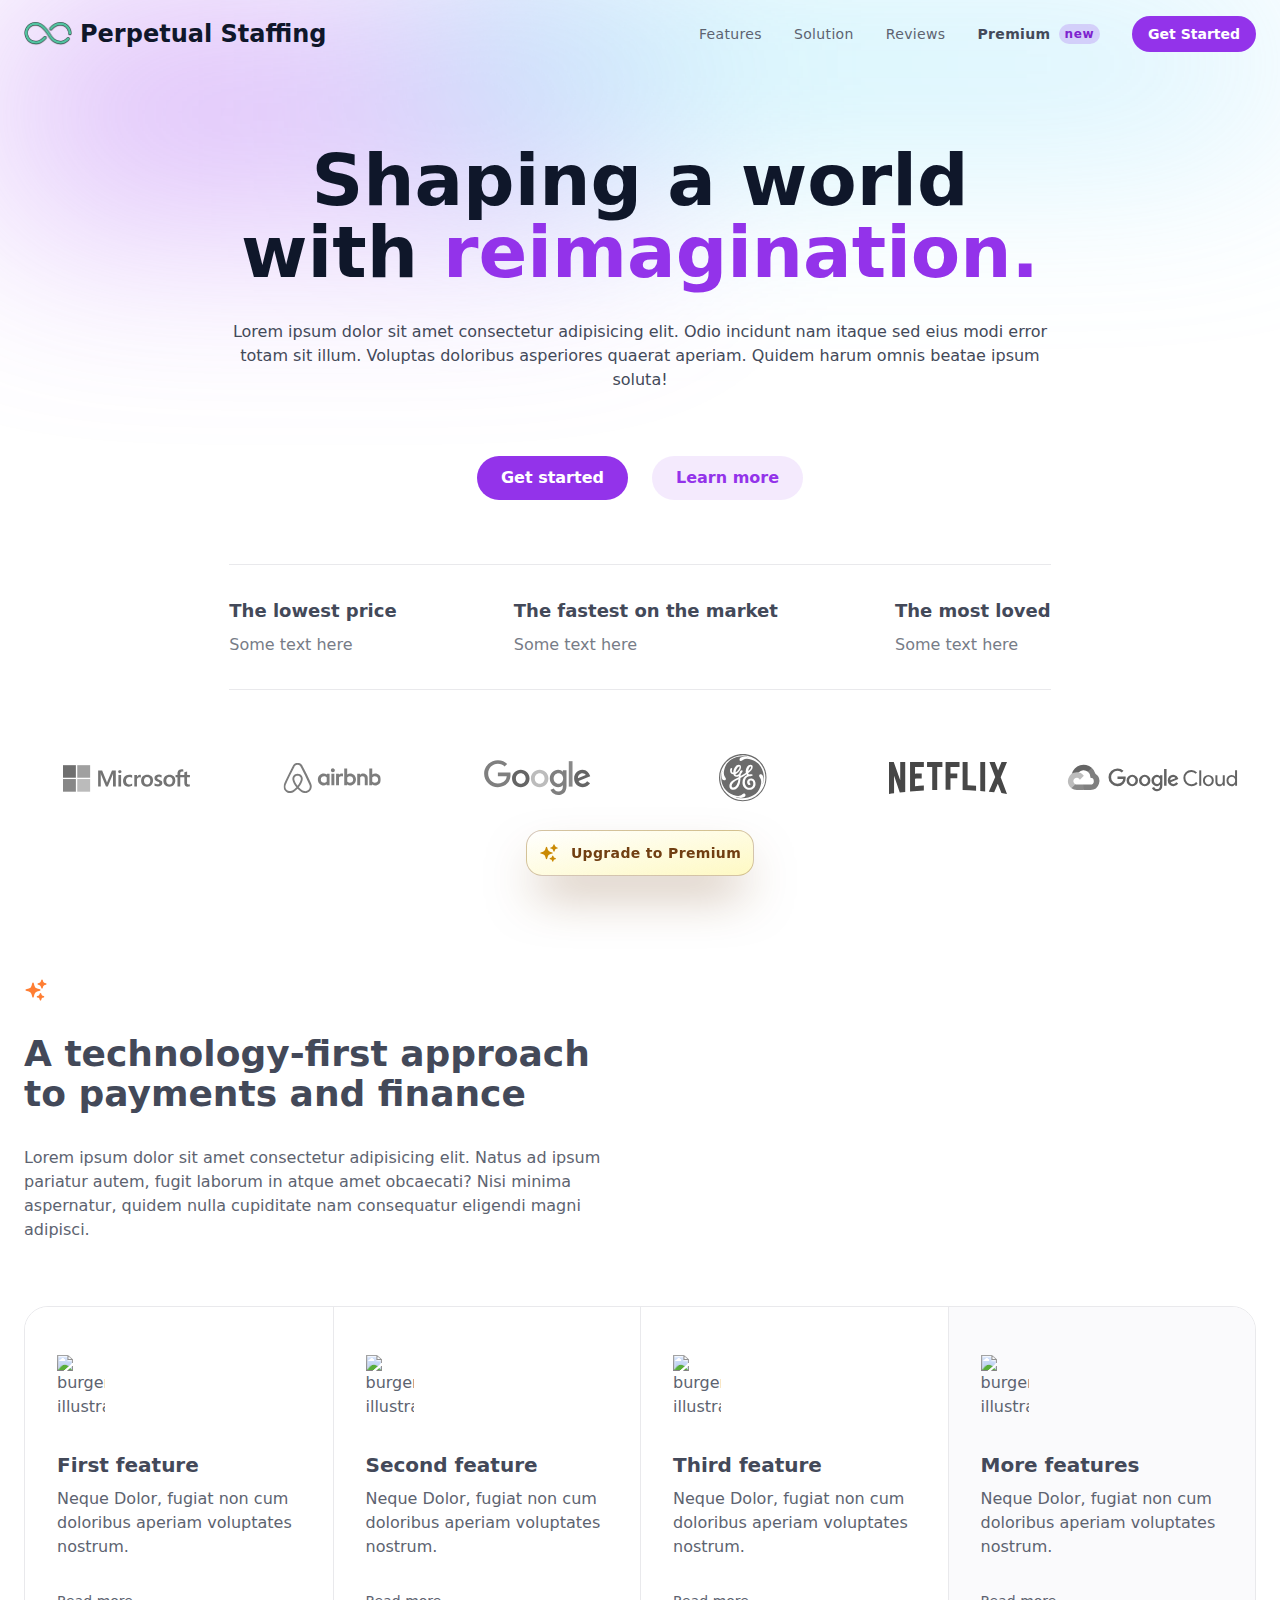
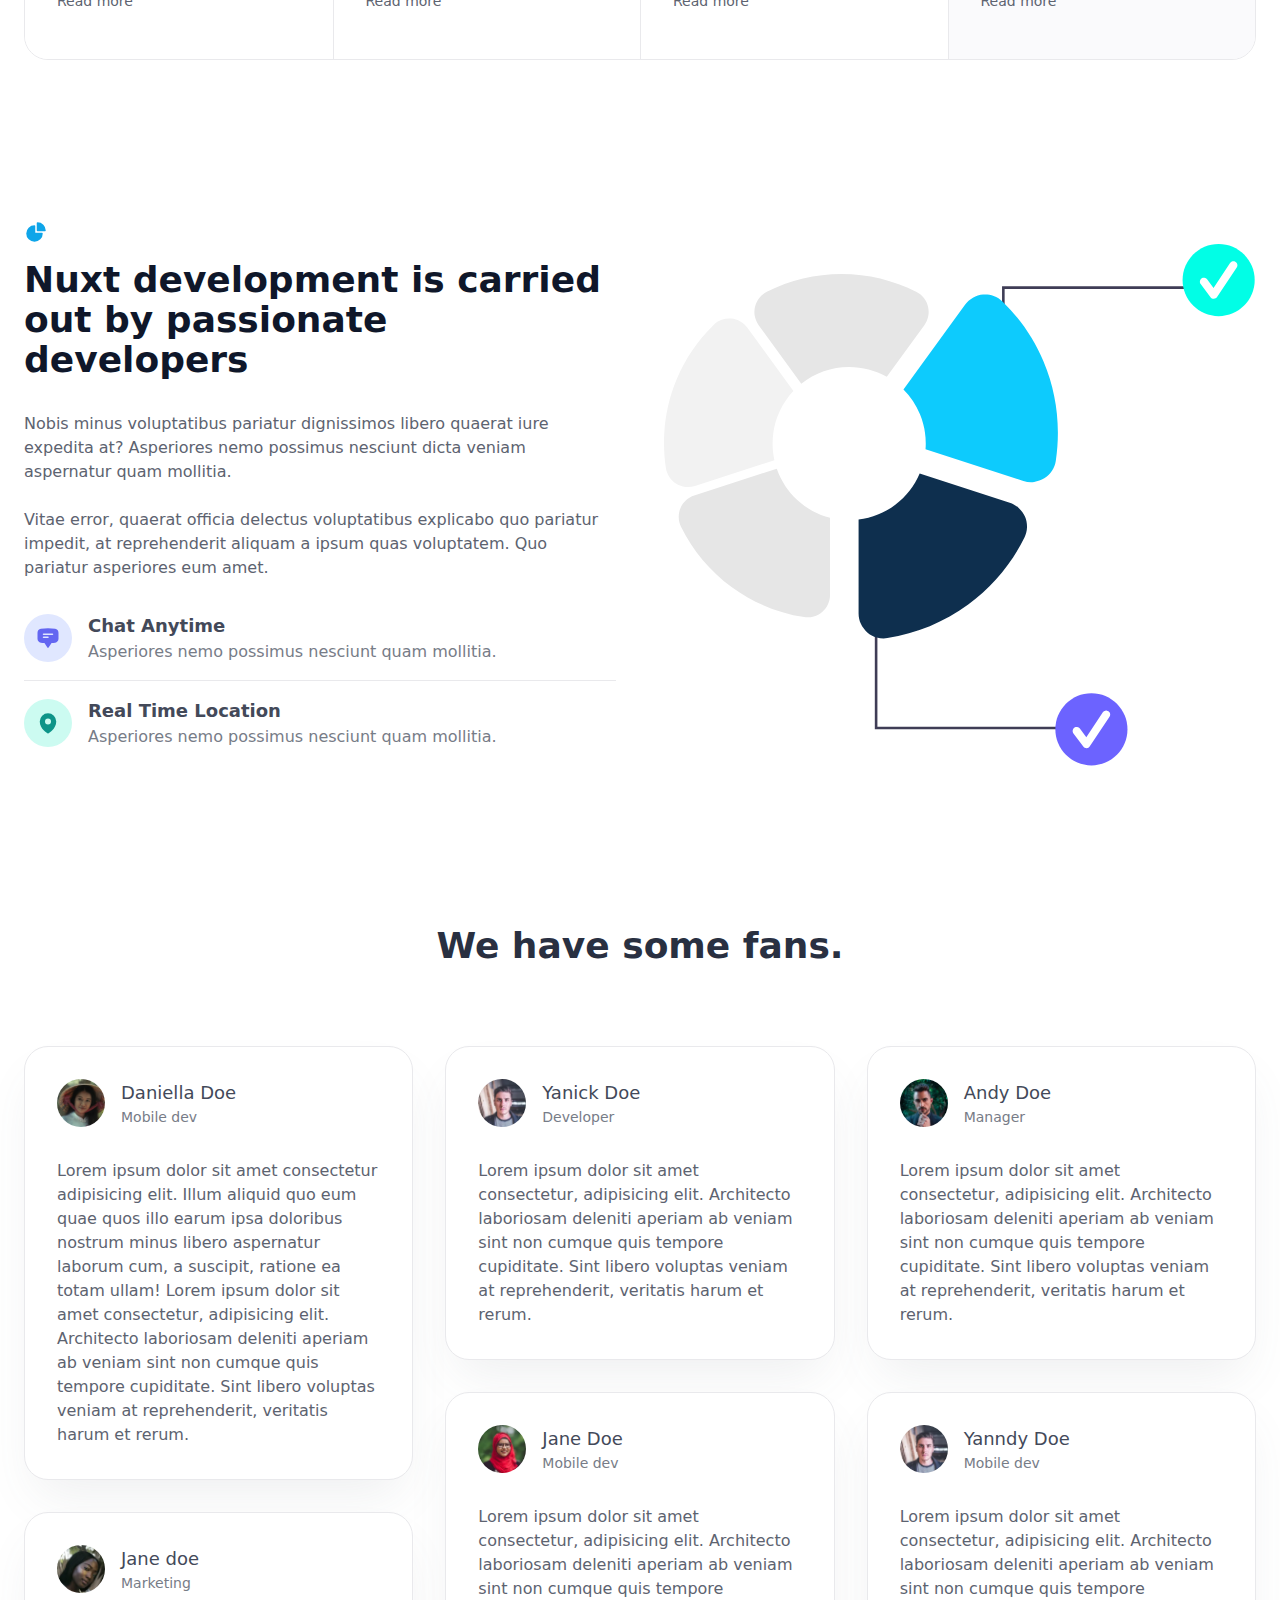
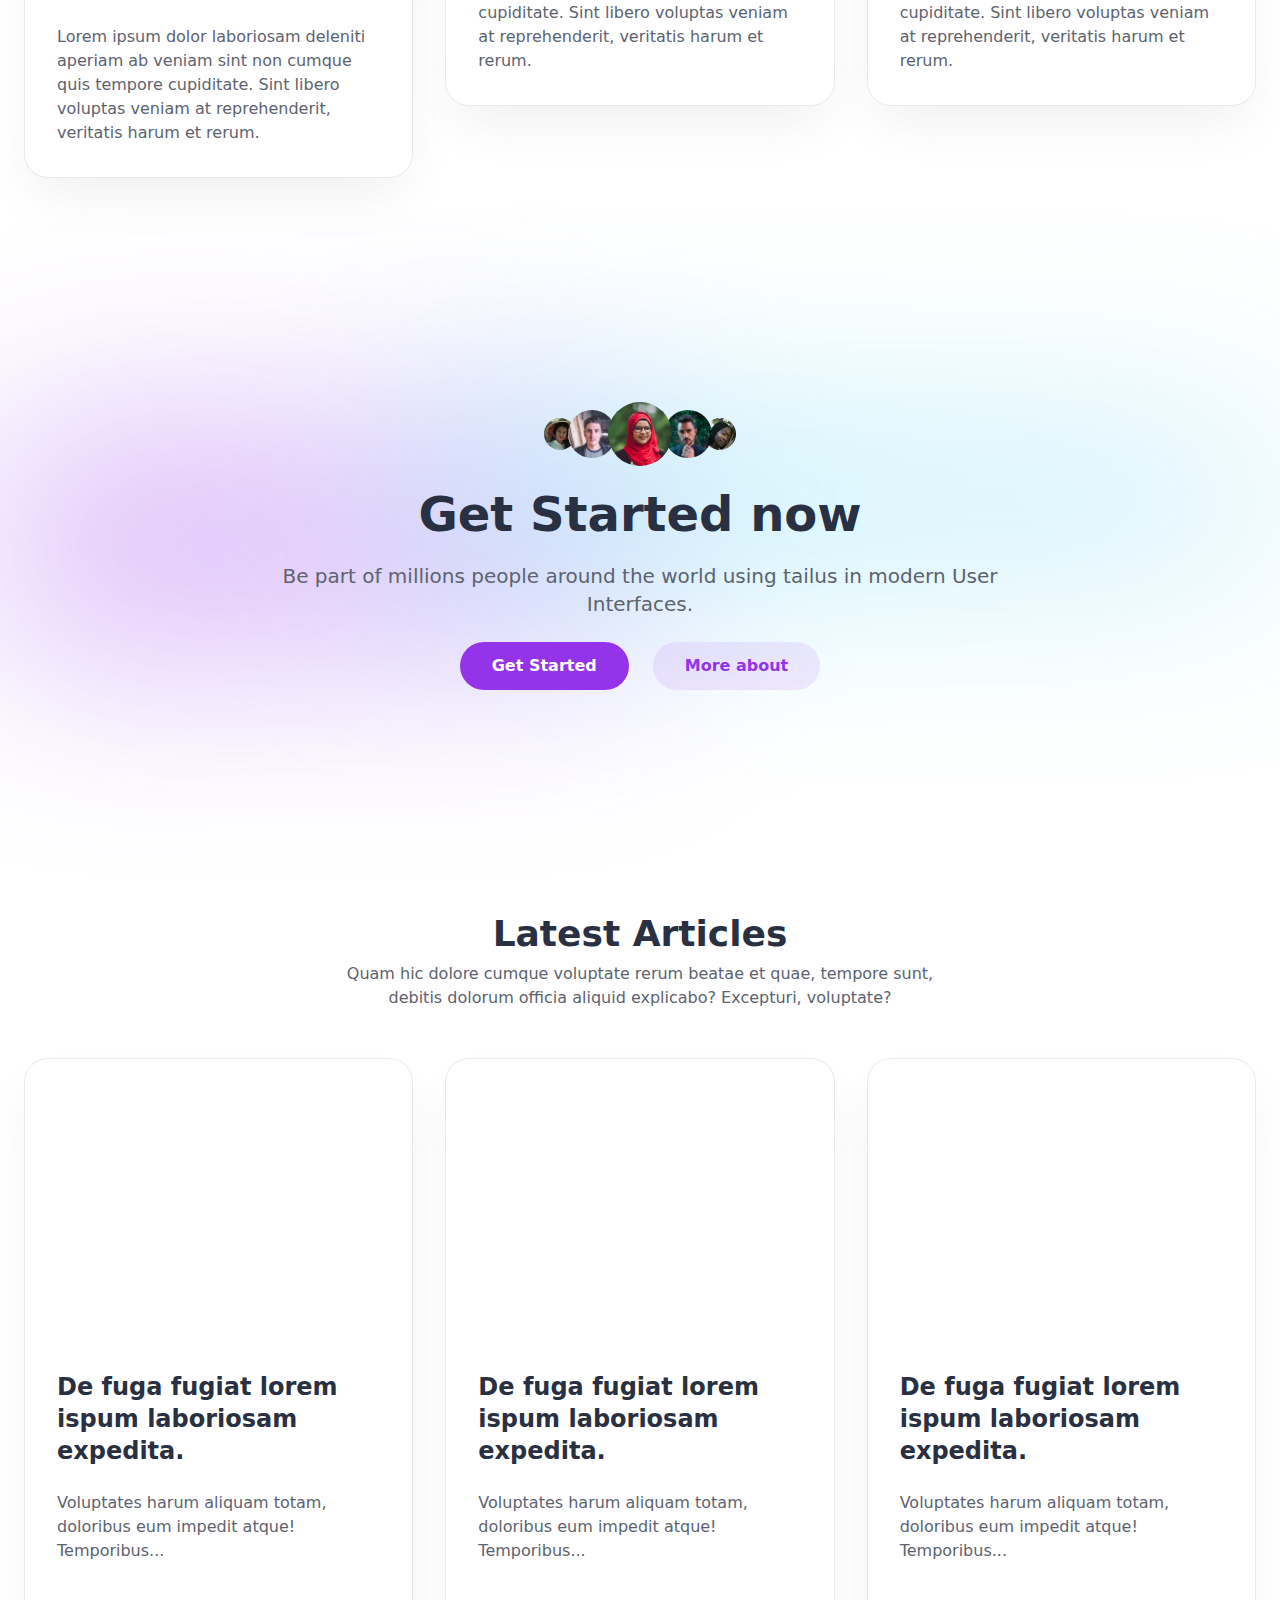
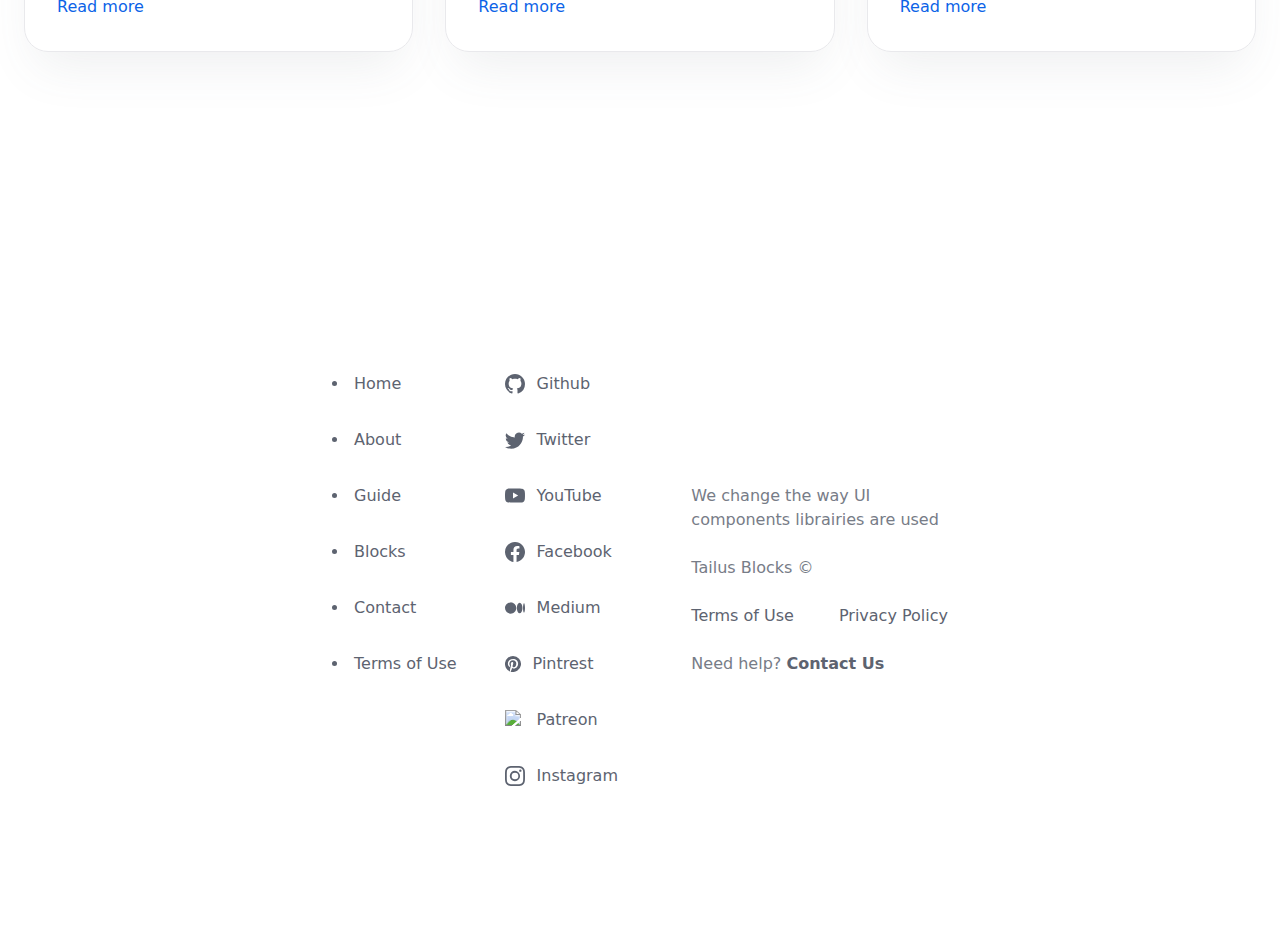
==== index.html @ 70a15e93 "Updates" ====
<!DOCTYPE html>
<html lang="en" class="astro-FMMKHQ4I">
    <head>
        <meta charset="UTF-8">
        <meta name="viewport" content="width=device-width">
        <link rel="icon" type="image/svg+xml" href="/favicon.ico">
        <meta name="generator" content="Astro v1.9.2">
        <meta name="description" content="Template built with tailwindcss using Tailus blocks v2">
        <title>Perpetual Staffing</title>
        <link as="font" crossorigin rel="preload" href="https://fonts.gstatic.com/s/urbanist/v15/L0xjDF02iFML4hGCyOCpRdycFsGxSrqDyx4fFg.ttf" type="font/ttf"><link as="font" crossorigin rel="preload" href="https://fonts.gstatic.com/s/urbanist/v15/L0xjDF02iFML4hGCyOCpRdycFsGxSrqD-R4fFg.ttf" type="font/ttf"><link as="font" crossorigin rel="preload" href="https://fonts.gstatic.com/s/urbanist/v15/L0xjDF02iFML4hGCyOCpRdycFsGxSrqDFRkfFg.ttf" type="font/ttf"><link as="font" crossorigin rel="preload" href="https://fonts.gstatic.com/s/urbanist/v15/L0xjDF02iFML4hGCyOCpRdycFsGxSrqDLBkfFg.ttf" type="font/ttf">
<style>@font-face {font-weight: 400;font-style: normal;font-family: Urbanist;font-display: swap;src: url(https://fonts.gstatic.com/s/urbanist/v15/L0xjDF02iFML4hGCyOCpRdycFsGxSrqDyx4fFg.ttf)}</style><style>@font-face {font-weight: 500;font-style: normal;font-family: Urbanist;font-display: swap;src: url(https://fonts.gstatic.com/s/urbanist/v15/L0xjDF02iFML4hGCyOCpRdycFsGxSrqD-R4fFg.ttf)}</style><style>@font-face {font-weight: 600;font-style: normal;font-family: Urbanist;font-display: swap;src: url(https://fonts.gstatic.com/s/urbanist/v15/L0xjDF02iFML4hGCyOCpRdycFsGxSrqDFRkfFg.ttf)}</style><style>@font-face {font-weight: 700;font-style: normal;font-family: Urbanist;font-display: swap;src: url(https://fonts.gstatic.com/s/urbanist/v15/L0xjDF02iFML4hGCyOCpRdycFsGxSrqDLBkfFg.ttf)}</style>
<style>html { font-family: Urbanist, _font_fallback_1727498313147, sans-serif; } @font-face { font-family: _font_fallback_1727498313147; size-adjust: 100.98%; src: local('Arial'); ascent-override: 94.08%; descent-override: 24.76%; line-gap-override: 0.00%; }</style>

    <link rel="stylesheet" href="/assets/index.33c2c559.css" /><script type="module">let e=!1;const s=document.querySelector("#navlinks"),l=document.querySelector("#hamburger"),t=document.querySelector("#navLayer"),i=[...s.querySelector("ul").children];function a(){e?(s.classList.add("!visible","!scale-100","!opacity-100","!lg:translate-y-0"),l.classList.add("toggled"),t.classList.add("origin-top","scale-y-100")):(s.classList.remove("!visible","!scale-100","!opacity-100","!lg:translate-y-0"),l.classList.remove("toggled"),t.classList.remove("origin-top","scale-y-100"))}l.addEventListener("click",()=>{e=!e,a()});i.forEach(c=>{c.addEventListener("click",()=>{e=!e,a()})});
</script></head>
    <body class="bg-white dark:bg-gray-900 astro-FMMKHQ4I">
        

<header class="astro-MOKPYD5P">
    <nav class="absolute z-10 w-full border-b border-black/5 dark:border-white/5 lg:border-transparent astro-MOKPYD5P">
        <div class="max-w-7xl mx-auto px-6 md:px-12 xl:px-6">
    <div class="relative flex flex-wrap items-center justify-between gap-6 py-3 md:gap-0 md:py-4 astro-MOKPYD5P">
                <div class="relative z-20 flex w-full justify-between md:px-0 lg:w-max astro-MOKPYD5P">
                    <a href="/#home" aria-label="logo" class="flex items-center space-x-2 astro-MOKPYD5P">
                        <div aria-hidden="true" class="flex space-x-1 astro-MOKPYD5P">
                            <img class="w-12 h-6 astro-MOKPYD5P" src="/assets/logo2.c3529554.png" alt="Perpetual Staffing Mini Logo">
                        </div>
                        <span class="text-2xl font-bold text-gray-900 dark:text-white astro-MOKPYD5P">Perpetual Staffing</span>
                    </a>

                    <div class="relative flex max-h-10 items-center lg:hidden astro-MOKPYD5P">
                        <button aria-label="humburger" id="hamburger" class="relative -mr-6 p-6 astro-MOKPYD5P">
                            <div aria-hidden="true" id="line" class="m-auto h-0.5 w-5 rounded bg-sky-900 transition duration-300 dark:bg-gray-300 astro-MOKPYD5P"></div>
                            <div aria-hidden="true" id="line2" class="m-auto mt-2 h-0.5 w-5 rounded bg-sky-900 transition duration-300 dark:bg-gray-300 astro-MOKPYD5P"></div>
                        </button>
                    </div>
                </div>
                <div id="navLayer" aria-hidden="true" class="fixed inset-0 z-10 h-screen w-screen origin-bottom scale-y-0 bg-white/70 backdrop-blur-2xl transition duration-500 dark:bg-gray-900/70 lg:hidden astro-MOKPYD5P"></div>
                <div id="navlinks" class="invisible absolute top-full left-0 z-20 w-full origin-top-right translate-y-1 scale-90 flex-col flex-wrap justify-end gap-6 rounded-3xl border border-gray-100 bg-white p-8 opacity-0 shadow-2xl shadow-gray-600/10 transition-all duration-300 dark:border-gray-700 dark:bg-gray-800 dark:shadow-none lg:visible lg:relative lg:flex lg:w-7/12 lg:translate-y-0 lg:scale-100 lg:flex-row lg:items-center lg:gap-0 lg:border-none lg:bg-transparent lg:p-0 lg:opacity-100 lg:shadow-none astro-MOKPYD5P">
                    <div class="w-full text-gray-600 dark:text-gray-200 lg:w-auto lg:pr-4 lg:pt-0 astro-MOKPYD5P">
                        <ul class="flex flex-col gap-6 tracking-wide lg:flex-row lg:gap-0 lg:text-sm astro-MOKPYD5P">
                            <li class="astro-MOKPYD5P">
                                        <a href="/#features" class="hover:text-primary block transition dark:hover:text-white md:px-4 astro-MOKPYD5P">
                                            <span class="astro-MOKPYD5P">Features</span>
                                        </a>
                                    </li><li class="astro-MOKPYD5P">
                                        <a href="/#solution" class="hover:text-primary block transition dark:hover:text-white md:px-4 astro-MOKPYD5P">
                                            <span class="astro-MOKPYD5P">Solution</span>
                                        </a>
                                    </li><li class="astro-MOKPYD5P">
                                        <a href="/#reviews" class="hover:text-primary block transition dark:hover:text-white md:px-4 astro-MOKPYD5P">
                                            <span class="astro-MOKPYD5P">Reviews</span>
                                        </a>
                                    </li>
                            <li class="astro-MOKPYD5P">
                                <a href="https://tailus.gumroad.com/l/astls-premium" target="_blank" class="flex gap-2 font-semibold text-gray-700 transition hover:text-primary dark:text-white dark:hover:text-white md:px-4 astro-MOKPYD5P">
                                    <span class="astro-MOKPYD5P">Premium</span>
                                    <span class="flex rounded-full bg-primary/20 px-1.5 py-0.5 text-xs tracking-wider text-purple-700 dark:bg-white/10 dark:text-orange-300 astro-MOKPYD5P"> new</span>
                                </a>
                            </li>
                        </ul>
                    </div>

                    <div class="mt-12 lg:mt-0 astro-MOKPYD5P">
                        <a href="/register" class="relative flex h-9 w-full items-center justify-center px-4 before:absolute before:inset-0 before:rounded-full before:bg-primary before:transition before:duration-300 hover:before:scale-105 active:duration-75 active:before:scale-95 sm:w-max astro-MOKPYD5P">
                            <span class="relative text-sm font-semibold text-white astro-MOKPYD5P"> Get Started</span>
                        </a>
                    </div>
                </div>
            </div>
</div>
    </nav>
</header>


        <main class="space-y-40 mb-40">
		<div class="relative" id="home">
    <div aria-hidden="true" class="absolute inset-0 grid grid-cols-2 -space-x-52 opacity-40 dark:opacity-20">
        <div class="blur-[106px] h-56 bg-gradient-to-br from-primary to-purple-400 dark:from-blue-700"></div>
        <div class="blur-[106px] h-32 bg-gradient-to-r from-cyan-400 to-sky-300 dark:to-indigo-600"></div>
    </div>
    <div class="max-w-7xl mx-auto px-6 md:px-12 xl:px-6">
    <div class="relative pt-36 ml-auto">
            <div class="lg:w-2/3 text-center mx-auto">
                <h1 class="text-gray-900 dark:text-white font-bold text-5xl md:text-6xl xl:text-7xl">Shaping a world with <span class="text-primary dark:text-white">reimagination.</span></h1>
                <p class="mt-8 text-gray-700 dark:text-gray-300">Lorem ipsum dolor sit amet consectetur adipisicing elit. Odio incidunt nam itaque sed eius modi error totam sit illum. Voluptas doloribus asperiores quaerat aperiam. Quidem harum omnis beatae ipsum soluta!</p>
                <div class="mt-16 flex flex-wrap justify-center gap-y-4 gap-x-6">
                    <a href="#" class="relative flex h-11 w-full items-center justify-center px-6 before:absolute before:inset-0 before:rounded-full before:bg-primary before:transition before:duration-300 hover:before:scale-105 active:duration-75 active:before:scale-95 sm:w-max">
                      <span class="relative text-base font-semibold text-white">Get started</span>
                    </a>
                    <a href="#" class="relative flex h-11 w-full items-center justify-center px-6 before:absolute before:inset-0 before:rounded-full before:border before:border-transparent before:bg-primary/10 before:bg-gradient-to-b before:transition before:duration-300 hover:before:scale-105 active:duration-75 active:before:scale-95 dark:before:border-gray-700 dark:before:bg-gray-800 sm:w-max">
                      <span class="relative text-base font-semibold text-primary dark:text-white">Learn more</span>
                    </a>
                </div>
                <div class="hidden py-8 mt-16 border-y border-gray-100 dark:border-gray-800 sm:flex justify-between">
                    <div class="text-left">
                        <h6 class="text-lg font-semibold text-gray-700 dark:text-white">The lowest price</h6>
                        <p class="mt-2 text-gray-500">Some text here</p>
                    </div>
                    <div class="text-left">
                        <h6 class="text-lg font-semibold text-gray-700 dark:text-white">The fastest on the market</h6>
                        <p class="mt-2 text-gray-500">Some text here</p>
                    </div>
                    <div class="text-left">
                        <h6 class="text-lg font-semibold text-gray-700 dark:text-white">The most loved</h6>
                        <p class="mt-2 text-gray-500">Some text here</p>
                    </div>
                </div>
            </div>
            <div class="mt-12 grid grid-cols-3 sm:grid-cols-4 md:grid-cols-6">
                <div class="p-4 grayscale transition duration-200 hover:grayscale-0">
                    <img src="./images/clients/microsoft.svg" class="h-12 w-auto mx-auto" loading="lazy" alt="client logo" width="" height="">
                  </div>
                <div class="p-4 grayscale transition duration-200 hover:grayscale-0">
                  <img src="./images/clients/airbnb.svg" class="h-12 w-auto mx-auto" loading="lazy" alt="client logo" width="" height="">
                </div>
                <div class="p-4 flex grayscale transition duration-200 hover:grayscale-0">
                  <img src="./images/clients/google.svg" class="h-9 w-auto m-auto" loading="lazy" alt="client logo" width="" height="">
                </div>
                <div class="p-4 grayscale transition duration-200 hover:grayscale-0">
                    <img src="./images/clients/ge.svg" class="h-12 w-auto mx-auto" loading="lazy" alt="client logo" width="" height="">
                  </div>
                  <div class="p-4 flex grayscale transition duration-200 hover:grayscale-0">
                    <img src="./images/clients/netflix.svg" class="h-8 w-auto m-auto" loading="lazy" alt="client logo" width="" height="">
                  </div>
                <div class="p-4 grayscale transition duration-200 hover:grayscale-0">
                    <img src="./images/clients/google-cloud.svg" class="h-12 w-auto mx-auto" loading="lazy" alt="client logo" width="" height="">
                </div>
              </div>
        </div>
</div>
</div>
		<div id="features">
  <div class="max-w-7xl mx-auto px-6 md:px-12 xl:px-6">
    <div class="md:w-2/3 lg:w-1/2">
      <svg xmlns="http://www.w3.org/2000/svg" viewBox="0 0 24 24" fill="currentColor" class="w-6 h-6 text-secondary">
        <path fill-rule="evenodd" d="M9 4.5a.75.75 0 01.721.544l.813 2.846a3.75 3.75 0 002.576 2.576l2.846.813a.75.75 0 010 1.442l-2.846.813a3.75 3.75 0 00-2.576 2.576l-.813 2.846a.75.75 0 01-1.442 0l-.813-2.846a3.75 3.75 0 00-2.576-2.576l-2.846-.813a.75.75 0 010-1.442l2.846-.813A3.75 3.75 0 007.466 7.89l.813-2.846A.75.75 0 019 4.5zM18 1.5a.75.75 0 01.728.568l.258 1.036c.236.94.97 1.674 1.91 1.91l1.036.258a.75.75 0 010 1.456l-1.036.258c-.94.236-1.674.97-1.91 1.91l-.258 1.036a.75.75 0 01-1.456 0l-.258-1.036a2.625 2.625 0 00-1.91-1.91l-1.036-.258a.75.75 0 010-1.456l1.036-.258a2.625 2.625 0 001.91-1.91l.258-1.036A.75.75 0 0118 1.5zM16.5 15a.75.75 0 01.712.513l.394 1.183c.15.447.5.799.948.948l1.183.395a.75.75 0 010 1.422l-1.183.395c-.447.15-.799.5-.948.948l-.395 1.183a.75.75 0 01-1.422 0l-.395-1.183a1.5 1.5 0 00-.948-.948l-1.183-.395a.75.75 0 010-1.422l1.183-.395c.447-.15.799-.5.948-.948l.395-1.183A.75.75 0 0116.5 15z" clip-rule="evenodd"></path>
      </svg>
      
      <h2 class="my-8 text-2xl font-bold text-gray-700 dark:text-white md:text-4xl">
        A technology-first approach to payments
        and finance
      </h2>
      <p class="text-gray-600 dark:text-gray-300">Lorem ipsum dolor sit amet consectetur adipisicing elit. Natus ad ipsum pariatur autem, fugit laborum in atque amet obcaecati? Nisi minima aspernatur, quidem nulla cupiditate nam consequatur eligendi magni adipisci.</p>
    </div><div class="mt-16 grid divide-x divide-y divide-gray-100 dark:divide-gray-700 overflow-hidden rounded-3xl border border-gray-100 text-gray-600 dark:border-gray-700 sm:grid-cols-2 lg:grid-cols-4 lg:divide-y-0 xl:grid-cols-4">
      <div class="group relative bg-white dark:bg-gray-800 transition hover:z-[1] hover:shadow-2xl hover:shadow-gray-600/10">
        <div class="relative space-y-8 py-12 p-8">
          <img src="https://cdn-icons-png.flaticon.com/512/4341/4341139.png" class="w-12" width="512" height="512" alt="burger illustration">

          <div class="space-y-2">
            <h5 class="text-xl font-semibold text-gray-700 dark:text-white transition group-hover:text-secondary">
              First feature
            </h5>
            <p class="text-gray-600 dark:text-gray-300">
              Neque Dolor, fugiat non cum doloribus aperiam voluptates nostrum.
            </p>
          </div>
          <a href="#" class="flex items-center justify-between group-hover:text-secondary">
            <span class="text-sm">Read more</span>
            <svg xmlns="http://www.w3.org/2000/svg" viewBox="0 0 24 24" fill="currentColor" class="w-5 h-5 -translate-x-4 text-2xl opacity-0 transition duration-300 group-hover:translate-x-0 group-hover:opacity-100">
              <path fill-rule="evenodd" d="M12.97 3.97a.75.75 0 011.06 0l7.5 7.5a.75.75 0 010 1.06l-7.5 7.5a.75.75 0 11-1.06-1.06l6.22-6.22H3a.75.75 0 010-1.5h16.19l-6.22-6.22a.75.75 0 010-1.06z" clip-rule="evenodd"></path>
            </svg>                
          </a>
        </div>
      </div>
      <div class="group relative bg-white dark:bg-gray-800 transition hover:z-[1] hover:shadow-2xl hover:shadow-gray-600/10">
        <div class="relative space-y-8 py-12 p-8">
          <img src="https://cdn-icons-png.flaticon.com/512/4341/4341134.png" class="w-12" width="512" height="512" alt="burger illustration">

          <div class="space-y-2">
            <h5 class="text-xl font-semibold text-gray-700 dark:text-white transition group-hover:text-secondary">
              Second feature
            </h5>
            <p class="text-gray-600 dark:text-gray-300">
              Neque Dolor, fugiat non cum doloribus aperiam voluptates nostrum.
            </p>
          </div>
          <a href="#" class="flex items-center justify-between group-hover:text-secondary">
            <span class="text-sm">Read more</span>
            <svg xmlns="http://www.w3.org/2000/svg" viewBox="0 0 24 24" fill="currentColor" class="w-5 h-5 -translate-x-4 text-2xl opacity-0 transition duration-300 group-hover:translate-x-0 group-hover:opacity-100">
              <path fill-rule="evenodd" d="M12.97 3.97a.75.75 0 011.06 0l7.5 7.5a.75.75 0 010 1.06l-7.5 7.5a.75.75 0 11-1.06-1.06l6.22-6.22H3a.75.75 0 010-1.5h16.19l-6.22-6.22a.75.75 0 010-1.06z" clip-rule="evenodd"></path>
            </svg>                
          </a>
        </div>
      </div>
      <div class="group relative bg-white dark:bg-gray-800 transition hover:z-[1] hover:shadow-2xl hover:shadow-gray-600/10">
        <div class="relative space-y-8 py-12 p-8">
          <img src="https://cdn-icons-png.flaticon.com/512/4341/4341160.png" class="w-12" width="512" height="512" alt="burger illustration">

          <div class="space-y-2">
            <h5 class="text-xl font-semibold text-gray-700 dark:text-white transition group-hover:text-secondary">
              Third feature
            </h5>
            <p class="text-gray-600 dark:text-gray-300">
              Neque Dolor, fugiat non cum doloribus aperiam voluptates nostrum.
            </p>
          </div>
          <a href="#" class="flex items-center justify-between group-hover:text-secondary">
            <span class="text-sm">Read more</span>
            <svg xmlns="http://www.w3.org/2000/svg" viewBox="0 0 24 24" fill="currentColor" class="w-5 h-5 -translate-x-4 text-2xl opacity-0 transition duration-300 group-hover:translate-x-0 group-hover:opacity-100">
              <path fill-rule="evenodd" d="M12.97 3.97a.75.75 0 011.06 0l7.5 7.5a.75.75 0 010 1.06l-7.5 7.5a.75.75 0 11-1.06-1.06l6.22-6.22H3a.75.75 0 010-1.5h16.19l-6.22-6.22a.75.75 0 010-1.06z" clip-rule="evenodd"></path>
            </svg>                
          </a>
        </div>
      </div>
      <div class="group relative bg-gray-50 dark:bg-gray-900 transition hover:z-[1] hover:shadow-2xl hover:shadow-gray-600/10">
        <div class="relative space-y-8 py-12 p-8 transition duration-300 group-hover:bg-white dark:group-hover:bg-gray-800">
          <img src="https://cdn-icons-png.flaticon.com/512/4341/4341025.png" class="w-12" width="512" height="512" alt="burger illustration">

          <div class="space-y-2">
            <h5 class="text-xl font-semibold text-gray-700 dark:text-white transition group-hover:text-secondary">
              More features
            </h5>
            <p class="text-gray-600 dark:text-gray-300">
              Neque Dolor, fugiat non cum doloribus aperiam voluptates nostrum.
            </p>
          </div>
          <a href="#" class="flex items-center justify-between group-hover:text-secondary">
            <span class="text-sm">Read more</span>
            <svg xmlns="http://www.w3.org/2000/svg" viewBox="0 0 24 24" fill="currentColor" class="w-5 h-5 -translate-x-4 text-2xl opacity-0 transition duration-300 group-hover:translate-x-0 group-hover:opacity-100">
              <path fill-rule="evenodd" d="M12.97 3.97a.75.75 0 011.06 0l7.5 7.5a.75.75 0 010 1.06l-7.5 7.5a.75.75 0 11-1.06-1.06l6.22-6.22H3a.75.75 0 010-1.5h16.19l-6.22-6.22a.75.75 0 010-1.06z" clip-rule="evenodd"></path>
            </svg>                
          </a>
        </div>
      </div>
    </div>
</div>
</div>
		<div id="solution">
    <div class="max-w-7xl mx-auto px-6 md:px-12 xl:px-6">
    <svg xmlns="http://www.w3.org/2000/svg" viewBox="0 0 24 24" fill="currentColor" class="w-6 h-6 text-sky-500">
        <path fill-rule="evenodd" d="M2.25 13.5a8.25 8.25 0 018.25-8.25.75.75 0 01.75.75v6.75H18a.75.75 0 01.75.75 8.25 8.25 0 01-16.5 0z" clip-rule="evenodd"></path>
        <path fill-rule="evenodd" d="M12.75 3a.75.75 0 01.75-.75 8.25 8.25 0 018.25 8.25.75.75 0 01-.75.75h-7.5a.75.75 0 01-.75-.75V3z" clip-rule="evenodd"></path>
      </svg><div class="space-y-6 justify-between text-gray-600 md:flex flex-row-reverse md:gap-6 md:space-y-0 lg:gap-12 lg:items-center">
        <div class="md:5/12 lg:w-1/2">
          <img src="./images/pie.svg" alt="image" loading="lazy" width="" height="" class="w-full">
        </div>
        <div class="md:7/12 lg:w-1/2">
          <h2 class="text-3xl font-bold text-gray-900 md:text-4xl dark:text-white">
            Nuxt development is carried out by passionate developers
          </h2>
          <p class="my-8 text-gray-600 dark:text-gray-300">
            Nobis minus voluptatibus pariatur dignissimos libero quaerat iure expedita at?
            Asperiores nemo possimus nesciunt dicta veniam aspernatur quam mollitia. <br> <br> Vitae error, quaerat officia delectus voluptatibus explicabo quo pariatur impedit, at reprehenderit aliquam a ipsum quas voluptatem. Quo pariatur asperiores eum amet.
          </p>
          <div class="divide-y space-y-4 divide-gray-100 dark:divide-gray-800">
            <div class="mt-8 flex gap-4 md:items-center">
              <div class="w-12 h-12 flex gap-4 rounded-full bg-indigo-100 dark:bg-indigo-900/20">
                <svg xmlns="http://www.w3.org/2000/svg" viewBox="0 0 24 24" fill="currentColor" class="w-6 h-6 m-auto text-indigo-500 dark:text-indigo-400">
                  <path fill-rule="evenodd" d="M4.848 2.771A49.144 49.144 0 0112 2.25c2.43 0 4.817.178 7.152.52 1.978.292 3.348 2.024 3.348 3.97v6.02c0 1.946-1.37 3.678-3.348 3.97a48.901 48.901 0 01-3.476.383.39.39 0 00-.297.17l-2.755 4.133a.75.75 0 01-1.248 0l-2.755-4.133a.39.39 0 00-.297-.17 48.9 48.9 0 01-3.476-.384c-1.978-.29-3.348-2.024-3.348-3.97V6.741c0-1.946 1.37-3.68 3.348-3.97zM6.75 8.25a.75.75 0 01.75-.75h9a.75.75 0 010 1.5h-9a.75.75 0 01-.75-.75zm.75 2.25a.75.75 0 000 1.5H12a.75.75 0 000-1.5H7.5z" clip-rule="evenodd"></path>
                </svg>        
              </div>
              <div class="w-5/6">
                <h3 class="font-semibold text-lg text-gray-700 dark:text-indigo-300">Chat Anytime</h3>
                <p class="text-gray-500 dark:text-gray-400">Asperiores nemo possimus nesciunt quam mollitia.</p>
              </div> 
            </div> 
            <div class="pt-4 flex gap-4 md:items-center">
              <div class="w-12 h-12 flex gap-4 rounded-full bg-teal-100 dark:bg-teal-900/20">  
                <svg xmlns="http://www.w3.org/2000/svg" viewBox="0 0 24 24" fill="currentColor" class="w-6 h-6 m-auto text-teal-600 dark:text-teal-400">
                  <path fill-rule="evenodd" d="M11.54 22.351l.07.04.028.016a.76.76 0 00.723 0l.028-.015.071-.041a16.975 16.975 0 001.144-.742 19.58 19.58 0 002.683-2.282c1.944-1.99 3.963-4.98 3.963-8.827a8.25 8.25 0 00-16.5 0c0 3.846 2.02 6.837 3.963 8.827a19.58 19.58 0 002.682 2.282 16.975 16.975 0 001.145.742zM12 13.5a3 3 0 100-6 3 3 0 000 6z" clip-rule="evenodd"></path>
                </svg>                                      
              </div>
              <div class="w-5/6">
                <h3 class="font-semibold text-lg text-gray-700 dark:text-teal-300">Real Time Location</h3>
                <p class="text-gray-500 dark:text-gray-400">Asperiores nemo possimus nesciunt quam mollitia.</p>
              </div> 
            </div> 
          </div>
        </div>
      </div>
</div>
</div>
		<div class="text-gray-600 dark:text-gray-300" id="reviews">
  <div class="max-w-7xl mx-auto px-6 md:px-12 xl:px-6">
    <div class="mb-20 space-y-4 px-6 md:px-0">
      <h2 class="text-center text-2xl font-bold text-gray-800 dark:text-white md:text-4xl">
        We have some fans.
      </h2>
    </div><div class="md:columns-2 lg:columns-3 gap-8 space-y-8">
      <div class="aspect-auto p-8 border border-gray-100 rounded-3xl bg-white dark:bg-gray-800 dark:border-gray-700 shadow-2xl shadow-gray-600/10 dark:shadow-none">
        <div class="flex gap-4">
          <img class="w-12 h-12 rounded-full" src="./images/avatars/avatar.webp" alt="user avatar" width="400" height="400" loading="lazy">
          <div>
            <h6 class="text-lg font-medium text-gray-700 dark:text-white">Daniella Doe</h6>
            <p class="text-sm text-gray-500 dark:text-gray-300">Mobile dev</p>
          </div>
        </div>
        <p class="mt-8">Lorem ipsum dolor sit amet consectetur adipisicing elit. Illum aliquid quo eum quae quos illo earum ipsa doloribus nostrum minus libero aspernatur laborum cum, a suscipit, ratione ea totam ullam! Lorem ipsum dolor sit amet consectetur, adipisicing elit. Architecto laboriosam deleniti aperiam ab veniam sint non cumque quis tempore cupiditate. Sint libero voluptas veniam at reprehenderit, veritatis harum et rerum.</p>
      </div>
      <div class="aspect-auto p-8 border border-gray-100 rounded-3xl bg-white dark:bg-gray-800 dark:border-gray-700 shadow-2xl shadow-gray-600/10 dark:shadow-none">
        <div class="flex gap-4">
          <img class="w-12 h-12 rounded-full" src="./images/avatars/avatar-1.webp" alt="user avatar" width="200" height="200" loading="lazy">
          <div>
            <h6 class="text-lg font-medium text-gray-700 dark:text-white">Jane doe</h6>
            <p class="text-sm text-gray-500 dark:text-gray-300">Marketing</p>
          </div>
        </div>
        <p class="mt-8"> Lorem ipsum dolor laboriosam deleniti aperiam ab veniam sint non cumque quis tempore cupiditate. Sint libero voluptas veniam at reprehenderit, veritatis harum et rerum.</p>
      </div>
      <div class="aspect-auto p-8 border border-gray-100 rounded-3xl bg-white dark:bg-gray-800 dark:border-gray-700 shadow-2xl shadow-gray-600/10 dark:shadow-none">
        <div class="flex gap-4">
          <img class="w-12 h-12 rounded-full" src="./images/avatars/avatar-2.webp" alt="user avatar" width="200" height="200" loading="lazy">
          <div>
            <h6 class="text-lg font-medium text-gray-700 dark:text-white">Yanick Doe</h6>
            <p class="text-sm text-gray-500 dark:text-gray-300">Developer</p>
          </div>
        </div>
        <p class="mt-8">Lorem ipsum dolor sit amet consectetur, adipisicing elit. Architecto laboriosam deleniti aperiam ab veniam sint non cumque quis tempore cupiditate. Sint libero voluptas veniam at reprehenderit, veritatis harum et rerum.</p>
      </div>
      <div class="aspect-auto p-8 border border-gray-100 rounded-3xl bg-white dark:bg-gray-800 dark:border-gray-700 shadow-2xl shadow-gray-600/10 dark:shadow-none">
        <div class="flex gap-4">
          <img class="w-12 h-12 rounded-full" src="./images/avatars/avatar-3.webp" alt="user avatar" width="200" height="200" loading="lazy">
          <div>
            <h6 class="text-lg font-medium text-gray-700 dark:text-white">Jane Doe</h6>
            <p class="text-sm text-gray-500 dark:text-gray-300">Mobile dev</p>
          </div>
        </div>
        <p class="mt-8">Lorem ipsum dolor sit amet consectetur, adipisicing elit. Architecto laboriosam deleniti aperiam ab veniam sint non cumque quis tempore cupiditate. Sint libero voluptas veniam at reprehenderit, veritatis harum et rerum.</p>
      </div>
      <div class="aspect-auto p-8 border border-gray-100 rounded-3xl bg-white dark:bg-gray-800 dark:border-gray-700 shadow-2xl shadow-gray-600/10 dark:shadow-none">
        <div class="flex gap-4">
          <img class="w-12 h-12 rounded-full" src="./images/avatars/avatar-4.webp" alt="user avatar" width="200" height="200" loading="lazy">
          <div>
            <h6 class="text-lg font-medium text-gray-700 dark:text-white">Andy Doe</h6>
            <p class="text-sm text-gray-500 dark:text-gray-300">Manager</p>
          </div>
        </div>
        <p class="mt-8"> Lorem ipsum dolor sit amet consectetur, adipisicing elit. Architecto laboriosam deleniti aperiam ab veniam sint non cumque quis tempore cupiditate. Sint libero voluptas veniam at reprehenderit, veritatis harum et rerum.</p>
      </div>
      <div class="aspect-auto p-8 border border-gray-100 rounded-3xl bg-white dark:bg-gray-800 dark:border-gray-700 shadow-2xl shadow-gray-600/10 dark:shadow-none">
        <div class="flex gap-4">
          <img class="w-12 h-12 rounded-full" src="./images/avatars/avatar-2.webp" alt="user avatar" width="400" height="400" loading="lazy">
          <div>
            <h6 class="text-lg font-medium text-gray-700 dark:text-white">Yanndy Doe</h6>
            <p class="text-sm text-gray-500 dark:text-gray-300">Mobile dev</p>
          </div>
        </div>
        <p class="mt-8">Lorem ipsum dolor sit amet consectetur, adipisicing elit. Architecto laboriosam deleniti aperiam ab veniam sint non cumque quis tempore cupiditate. Sint libero voluptas veniam at reprehenderit, veritatis harum et rerum.</p>
      </div>

    </div>
</div>
</div>
		<div class="relative py-16">
  <div aria-hidden="true" class="absolute inset-0 h-max w-full m-auto grid grid-cols-2 -space-x-52 opacity-40 dark:opacity-20">
    <div class="blur-[106px] h-56 bg-gradient-to-br from-primary to-purple-400 dark:from-blue-700"></div>
    <div class="blur-[106px] h-32 bg-gradient-to-r from-cyan-400 to-sky-300 dark:to-indigo-600"></div>
  </div>
  <div class="max-w-7xl mx-auto px-6 md:px-12 xl:px-6">
    <div class="relative">
      <div class="flex items-center justify-center -space-x-2">
        <img loading="lazy" width="400" height="400" src="./images/avatars/avatar.webp" alt="member photo" class="h-8 w-8 rounded-full object-cover">
        <img loading="lazy" width="200" height="200" src="./images/avatars/avatar-2.webp" alt="member photo" class="h-12 w-12 rounded-full object-cover">
        <img loading="lazy" width="200" height="200" src="./images/avatars/avatar-3.webp" alt="member photo" class="z-10 h-16 w-16 rounded-full object-cover">
        <img loading="lazy" width="200" height="200" src="./images/avatars/avatar-4.webp" alt="member photo" class="relative h-12 w-12 rounded-full object-cover">
        <img loading="lazy" width="200" height="200" src="./images/avatars/avatar-1.webp" alt="member photo" class="h-8 w-8 rounded-full object-cover">
      </div>
      <div class="mt-6 m-auto space-y-6 md:w-8/12 lg:w-7/12">
        <h1 class="text-center text-4xl font-bold text-gray-800 dark:text-white md:text-5xl">Get Started now</h1>
        <p class="text-center text-xl text-gray-600 dark:text-gray-300">
          Be part of millions people around the world using tailus in modern User Interfaces.
        </p>
        <div class="flex flex-wrap justify-center gap-6">
          <a href="#" class="relative flex h-12 w-full items-center justify-center px-8 before:absolute before:inset-0 before:rounded-full before:bg-primary before:transition before:duration-300 hover:before:scale-105 active:duration-75 active:before:scale-95 sm:w-max">
              <span class="relative text-base font-semibold text-white dark:text-dark">Get Started</span>
            </a>
            <a href="#" class="relative flex h-12 w-full items-center justify-center px-8 before:absolute before:inset-0 before:rounded-full before:border before:border-transparent before:bg-primary/10 before:bg-gradient-to-b before:transition before:duration-300 hover:before:scale-105 active:duration-75 active:before:scale-95 dark:before:border-gray-700 dark:before:bg-gray-800 sm:w-max">
              <span class="relative text-base font-semibold text-primary dark:text-white">More about</span>
          </a>
        </div>
      </div>
    </div>
</div>
</div>
		<div id="blog">
  <div class="max-w-7xl mx-auto px-6 md:px-12 xl:px-6">
    <div class="mb-12 space-y-2 text-center">
        <h2 class="text-3xl font-bold text-gray-800 md:text-4xl dark:text-white">Latest Articles</h2>
        <p class="lg:mx-auto lg:w-6/12 text-gray-600 dark:text-gray-300">
          Quam hic dolore cumque voluptate rerum beatae et quae, tempore sunt, debitis dolorum officia
          aliquid explicabo? Excepturi, voluptate?
        </p>
      </div><div class="grid gap-8 md:grid-cols-2 lg:grid-cols-3">
        <div class="group p-6 sm:p-8 rounded-3xl bg-white border border-gray-100 dark:shadow-none dark:border-gray-700 dark:bg-gray-800 bg-opacity-50 shadow-2xl shadow-gray-600/10">
          <div class="relative overflow-hidden rounded-xl">
            <img src="https://images.unsplash.com/photo-1661749711934-492cd19a25c3?ixlib=rb-1.2.1&ixid=MnwxMjA3fDB8MHxwaG90by1wYWdlfHx8fGVufDB8fHx8&auto=format&fit=crop&w=1674&q=80" alt="art cover" loading="lazy" width="1000" height="667" class="h-64 w-full object-cover object-top transition duration-500 group-hover:scale-105">
          </div>
          <div class="mt-6 relative">
            <h3 class="text-2xl font-semibold text-gray-800 dark:text-white">
              De fuga fugiat lorem ispum laboriosam expedita.
            </h3>
            <p class="mt-6 mb-8 text-gray-600 dark:text-gray-300">
              Voluptates harum aliquam totam, doloribus eum impedit atque! Temporibus...
            </p>
            <a class="inline-block" href="#">
              <span class="text-info dark:text-blue-300">Read more</span>
            </a>
          </div>
          
        </div>
        <div class="group p-6 sm:p-8 rounded-3xl bg-white border border-gray-100 dark:shadow-none dark:border-gray-700 dark:bg-gray-800 bg-opacity-50 shadow-2xl shadow-gray-600/10">
          <div class="relative overflow-hidden rounded-xl">
            <img src="https://images.unsplash.com/photo-1491895200222-0fc4a4c35e18?ixlib=rb-1.2.1&ixid=MnwxMjA3fDB8MHxwaG90by1wYWdlfHx8fGVufDB8fHx8&auto=format&fit=crop&w=1674&q=80" alt="art cover" loading="lazy" width="1000" height="667" class="h-64 w-full object-cover object-top transition duration-500 group-hover:scale-105">
          </div>
          <div class="mt-6 relative">
            <h3 class="text-2xl font-semibold text-gray-800 dark:text-white">
              De fuga fugiat lorem ispum laboriosam expedita.
            </h3>
            <p class="mt-6 mb-8 text-gray-600 dark:text-gray-300">
              Voluptates harum aliquam totam, doloribus eum impedit atque! Temporibus...
            </p>
            <a class="inline-block" href="#">
              <span class="text-info dark:text-blue-300">Read more</span>
            </a>
          </div>
          
        </div>
        <div class="group p-6 sm:p-8 rounded-3xl bg-white border border-gray-100 dark:shadow-none dark:border-gray-700 dark:bg-gray-800 bg-opacity-50 shadow-2xl shadow-gray-600/10">
          <div class="relative overflow-hidden rounded-xl">
            <img src="https://images.unsplash.com/photo-1620121692029-d088224ddc74?ixlib=rb-1.2.1&ixid=MnwxMjA3fDB8MHxwaG90by1wYWdlfHx8fGVufDB8fHx8&auto=format&fit=crop&w=2832&q=80" alt="art cover" loading="lazy" width="1000" height="667" class="h-64 w-full object-cover object-top transition duration-500 group-hover:scale-105">
          </div>
          <div class="mt-6 relative">
            <h3 class="text-2xl font-semibold text-gray-800 dark:text-white">
              De fuga fugiat lorem ispum laboriosam expedita.
            </h3>
            <p class="mt-6 mb-8 text-gray-600 dark:text-gray-300">
              Voluptates harum aliquam totam, doloribus eum impedit atque! Temporibus...
            </p>
            <a class="inline-block" href="#">
              <span class="text-info dark:text-blue-300">Read more</span>
            </a>
          </div>
          
        </div>
      </div>
</div>
</div>
	</main>
        <footer class="py-20 md:py-40">
    <div class="max-w-7xl mx-auto px-6 md:px-12 xl:px-6">
    <div class="m-auto md:w-10/12 lg:w-8/12 xl:w-6/12">
        <div class="flex flex-wrap items-center justify-between md:flex-nowrap">
          <div class="flex w-full justify-center space-x-12 text-gray-600 dark:text-gray-300 sm:w-7/12 md:justify-start">
            <ul class="list-inside list-disc space-y-8">
              <li><a href="#" class="transition hover:text-primary">Home</a></li>
  
              <li><a href="#" class="transition hover:text-primary">About</a></li>
              <li><a href="#" class="transition hover:text-primary">Guide</a></li>
              <li><a href="#" class="transition hover:text-primary">Blocks</a></li>
              <li><a href="#" class="transition hover:text-primary">Contact</a></li>
              <li><a href="#" class="transition hover:text-primary">Terms of Use</a></li>
            </ul>
  
            <ul role="list" class="space-y-8">
              <li>
                <a href="#" class="flex items-center space-x-3 transition hover:text-primary">
                  <svg xmlns="http://www.w3.org/2000/svg" fill="currentColor" class="w-5" viewBox="0 0 16 16">
                    <path d="M8 0C3.58 0 0 3.58 0 8c0 3.54 2.29 6.53 5.47 7.59.4.07.55-.17.55-.38 0-.19-.01-.82-.01-1.49-2.01.37-2.53-.49-2.69-.94-.09-.23-.48-.94-.82-1.13-.28-.15-.68-.52-.01-.53.63-.01 1.08.58 1.23.82.72 1.21 1.87.87 2.33.66.07-.52.28-.87.51-1.07-1.78-.2-3.64-.89-3.64-3.95 0-.87.31-1.59.82-2.15-.08-.2-.36-1.02.08-2.12 0 0 .67-.21 2.2.82.64-.18 1.32-.27 2-.27.68 0 1.36.09 2 .27 1.53-1.04 2.2-.82 2.2-.82.44 1.1.16 1.92.08 2.12.51.56.82 1.27.82 2.15 0 3.07-1.87 3.75-3.65 3.95.29.25.54.73.54 1.48 0 1.07-.01 1.93-.01 2.2 0 .21.15.46.55.38A8.012 8.012 0 0 0 16 8c0-4.42-3.58-8-8-8z"></path>
                  </svg>
                  <span>Github</span>
                </a>
              </li>
              <li>
                <a href="#" class="flex items-center space-x-3 transition hover:text-primary">
                  <svg xmlns="http://www.w3.org/2000/svg" fill="currentColor" class="w-5" viewBox="0 0 16 16">
                    <path d="M5.026 15c6.038 0 9.341-5.003 9.341-9.334 0-.14 0-.282-.006-.422A6.685 6.685 0 0 0 16 3.542a6.658 6.658 0 0 1-1.889.518 3.301 3.301 0 0 0 1.447-1.817 6.533 6.533 0 0 1-2.087.793A3.286 3.286 0 0 0 7.875 6.03a9.325 9.325 0 0 1-6.767-3.429 3.289 3.289 0 0 0 1.018 4.382A3.323 3.323 0 0 1 .64 6.575v.045a3.288 3.288 0 0 0 2.632 3.218 3.203 3.203 0 0 1-.865.115 3.23 3.23 0 0 1-.614-.057 3.283 3.283 0 0 0 3.067 2.277A6.588 6.588 0 0 1 .78 13.58a6.32 6.32 0 0 1-.78-.045A9.344 9.344 0 0 0 5.026 15z"></path>
                  </svg>
                  <span>Twitter</span>
                </a>
              </li>
              <li>
                <a href="#" class="flex items-center space-x-3 transition hover:text-primary">
                  <svg xmlns="http://www.w3.org/2000/svg" fill="currentColor" class="w-5" viewBox="0 0 16 16">
                    <path d="M8.051 1.999h.089c.822.003 4.987.033 6.11.335a2.01 2.01 0 0 1 1.415 1.42c.101.38.172.883.22 1.402l.01.104.022.26.008.104c.065.914.073 1.77.074 1.957v.075c-.001.194-.01 1.108-.082 2.06l-.008.105-.009.104c-.05.572-.124 1.14-.235 1.558a2.007 2.007 0 0 1-1.415 1.42c-1.16.312-5.569.334-6.18.335h-.142c-.309 0-1.587-.006-2.927-.052l-.17-.006-.087-.004-.171-.007-.171-.007c-1.11-.049-2.167-.128-2.654-.26a2.007 2.007 0 0 1-1.415-1.419c-.111-.417-.185-.986-.235-1.558L.09 9.82l-.008-.104A31.4 31.4 0 0 1 0 7.68v-.123c.002-.215.01-.958.064-1.778l.007-.103.003-.052.008-.104.022-.26.01-.104c.048-.519.119-1.023.22-1.402a2.007 2.007 0 0 1 1.415-1.42c.487-.13 1.544-.21 2.654-.26l.17-.007.172-.006.086-.003.171-.007A99.788 99.788 0 0 1 7.858 2h.193zM6.4 5.209v4.818l4.157-2.408L6.4 5.209z"></path>
                  </svg>
                  <span>YouTube</span>
                </a>
              </li>
  
              <li>
                <a href="#" class="flex items-center space-x-3 transition hover:text-primary">
                  <svg xmlns="http://www.w3.org/2000/svg" fill="currentColor" class="w-5" viewBox="0 0 16 16">
                    <path d="M16 8.049c0-4.446-3.582-8.05-8-8.05C3.58 0-.002 3.603-.002 8.05c0 4.017 2.926 7.347 6.75 7.951v-5.625h-2.03V8.05H6.75V6.275c0-2.017 1.195-3.131 3.022-3.131.876 0 1.791.157 1.791.157v1.98h-1.009c-.993 0-1.303.621-1.303 1.258v1.51h2.218l-.354 2.326H9.25V16c3.824-.604 6.75-3.934 6.75-7.951z"></path>
                  </svg>
                  <span>Facebook</span>
                </a>
              </li>
              <li>
                <a href="#" class="flex items-center space-x-3 transition hover:text-primary">
                  <svg xmlns="http://www.w3.org/2000/svg" fill="currentColor" class="w-5" viewBox="0 0 16 16">
                    <path d="M9.025 8c0 2.485-2.02 4.5-4.513 4.5A4.506 4.506 0 0 1 0 8c0-2.486 2.02-4.5 4.512-4.5A4.506 4.506 0 0 1 9.025 8zm4.95 0c0 2.34-1.01 4.236-2.256 4.236-1.246 0-2.256-1.897-2.256-4.236 0-2.34 1.01-4.236 2.256-4.236 1.246 0 2.256 1.897 2.256 4.236zM16 8c0 2.096-.355 3.795-.794 3.795-.438 0-.793-1.7-.793-3.795 0-2.096.355-3.795.794-3.795.438 0 .793 1.699.793 3.795z"></path>
                  </svg>
                  <span>Medium</span>
                </a>
              </li>
              <li>
                <a href="#" class="flex items-center space-x-3 transition hover:text-primary">
                  <svg xmlns="http://www.w3.org/2000/svg" width="16" height="16" fill="currentColor" class="5" viewBox="0 0 16 16">
                    <path d="M8 0a8 8 0 0 0-2.915 15.452c-.07-.633-.134-1.606.027-2.297.146-.625.938-3.977.938-3.977s-.239-.479-.239-1.187c0-1.113.645-1.943 1.448-1.943.682 0 1.012.512 1.012 1.127 0 .686-.437 1.712-.663 2.663-.188.796.4 1.446 1.185 1.446 1.422 0 2.515-1.5 2.515-3.664 0-1.915-1.377-3.254-3.342-3.254-2.276 0-3.612 1.707-3.612 3.471 0 .688.265 1.425.595 1.826a.24.24 0 0 1 .056.23c-.061.252-.196.796-.222.907-.035.146-.116.177-.268.107-1-.465-1.624-1.926-1.624-3.1 0-2.523 1.834-4.84 5.286-4.84 2.775 0 4.932 1.977 4.932 4.62 0 2.757-1.739 4.976-4.151 4.976-.811 0-1.573-.421-1.834-.919l-.498 1.902c-.181.695-.669 1.566-.995 2.097A8 8 0 1 0 8 0z"></path>
                  </svg>
                  <span>Pintrest</span>
                </a>
              </li>
              <li>
                <a href="#" class="flex items-center space-x-3 transition hover:text-primary">
                  <img class="h-5 w-5" width="32" height="32" src="https://c5.patreon.com/external/favicon/favicon.ico?v=69kMELnXkB" alt="patreon icon">
                  <span>Patreon</span>
                </a>
              </li>
              <li>
                <a href="#" class="flex items-center space-x-3 transition hover:text-primary">
                  <svg xmlns="http://www.w3.org/2000/svg" fill="currentColor" class="w-5" viewBox="0 0 16 16">
                    <path d="M8 0C5.829 0 5.556.01 4.703.048 3.85.088 3.269.222 2.76.42a3.917 3.917 0 0 0-1.417.923A3.927 3.927 0 0 0 .42 2.76C.222 3.268.087 3.85.048 4.7.01 5.555 0 5.827 0 8.001c0 2.172.01 2.444.048 3.297.04.852.174 1.433.372 1.942.205.526.478.972.923 1.417.444.445.89.719 1.416.923.51.198 1.09.333 1.942.372C5.555 15.99 5.827 16 8 16s2.444-.01 3.298-.048c.851-.04 1.434-.174 1.943-.372a3.916 3.916 0 0 0 1.416-.923c.445-.445.718-.891.923-1.417.197-.509.332-1.09.372-1.942C15.99 10.445 16 10.173 16 8s-.01-2.445-.048-3.299c-.04-.851-.175-1.433-.372-1.941a3.926 3.926 0 0 0-.923-1.417A3.911 3.911 0 0 0 13.24.42c-.51-.198-1.092-.333-1.943-.372C10.443.01 10.172 0 7.998 0h.003zm-.717 1.442h.718c2.136 0 2.389.007 3.232.046.78.035 1.204.166 1.486.275.373.145.64.319.92.599.28.28.453.546.598.92.11.281.24.705.275 1.485.039.843.047 1.096.047 3.231s-.008 2.389-.047 3.232c-.035.78-.166 1.203-.275 1.485a2.47 2.47 0 0 1-.599.919c-.28.28-.546.453-.92.598-.28.11-.704.24-1.485.276-.843.038-1.096.047-3.232.047s-2.39-.009-3.233-.047c-.78-.036-1.203-.166-1.485-.276a2.478 2.478 0 0 1-.92-.598 2.48 2.48 0 0 1-.6-.92c-.109-.281-.24-.705-.275-1.485-.038-.843-.046-1.096-.046-3.233 0-2.136.008-2.388.046-3.231.036-.78.166-1.204.276-1.486.145-.373.319-.64.599-.92.28-.28.546-.453.92-.598.282-.11.705-.24 1.485-.276.738-.034 1.024-.044 2.515-.045v.002zm4.988 1.328a.96.96 0 1 0 0 1.92.96.96 0 0 0 0-1.92zm-4.27 1.122a4.109 4.109 0 1 0 0 8.217 4.109 4.109 0 0 0 0-8.217zm0 1.441a2.667 2.667 0 1 1 0 5.334 2.667 2.667 0 0 1 0-5.334z"></path>
                  </svg>
                  <span>Instagram</span>
                </a>
              </li>
            </ul>
          </div>
          <div class="m-auto mt-16 w-10/12 space-y-6 text-center sm:mt-auto sm:w-5/12 sm:text-left">
            <span class="block text-gray-500 dark:text-gray-400">We change the way UI components librairies are used</span>
  
            <span class="block text-gray-500 dark:text-gray-400">Tailus Blocks &copy; <span id="year"></span></span>
  
            <span class="flex justify-between text-gray-600 dark:text-white">
              <a href="#" class="font-medium">Terms of Use </a>
              <a href="#" class="font-medium"> Privacy Policy</a>
            </span>
  
            <span class="block text-gray-500 dark:text-gray-400">Need help? <a href="#" class="font-semibold text-gray-600 dark:text-white"> Contact Us</a></span>
          </div>
        </div>
      </div>
</div>
</footer>
        <div class="fixed inset-x-6 bottom-6 z-40 mx-auto w-max astro-FMMKHQ4I">
            <a href="https://tailus.gumroad.com/l/astls-premium" target="_blank" class="flex gap-3 rounded-2xl border border-yellow-900/30 bg-gradient-to-br from-white/50 to-yellow-100 p-3 shadow-2xl shadow-yellow-900/50 backdrop-blur-xl dark:border-white/10 dark:from-gray-800 dark:to-black/70 dark:shadow-primary/50 astro-FMMKHQ4I">
                <svg xmlns="http://www.w3.org/2000/svg" viewBox="0 0 24 24" fill="currentColor" class="h-5 w-5 text-yellow-600 dark:text-yellow-500 astro-FMMKHQ4I">
                    <path fill-rule="evenodd" d="M9 4.5a.75.75 0 01.721.544l.813 2.846a3.75 3.75 0 002.576 2.576l2.846.813a.75.75 0 010 1.442l-2.846.813a3.75 3.75 0 00-2.576 2.576l-.813 2.846a.75.75 0 01-1.442 0l-.813-2.846a3.75 3.75 0 00-2.576-2.576l-2.846-.813a.75.75 0 010-1.442l2.846-.813A3.75 3.75 0 007.466 7.89l.813-2.846A.75.75 0 019 4.5zM18 1.5a.75.75 0 01.728.568l.258 1.036c.236.94.97 1.674 1.91 1.91l1.036.258a.75.75 0 010 1.456l-1.036.258c-.94.236-1.674.97-1.91 1.91l-.258 1.036a.75.75 0 01-1.456 0l-.258-1.036a2.625 2.625 0 00-1.91-1.91l-1.036-.258a.75.75 0 010-1.456l1.036-.258a2.625 2.625 0 001.91-1.91l.258-1.036A.75.75 0 0118 1.5zM16.5 15a.75.75 0 01.712.513l.394 1.183c.15.447.5.799.948.948l1.183.395a.75.75 0 010 1.422l-1.183.395c-.447.15-.799.5-.948.948l-.395 1.183a.75.75 0 01-1.422 0l-.395-1.183a1.5 1.5 0 00-.948-.948l-1.183-.395a.75.75 0 010-1.422l1.183-.395c.447-.15.799-.5.948-.948l.395-1.183A.75.75 0 0116.5 15z" clip-rule="evenodd" class="astro-FMMKHQ4I"></path>
                </svg>
                <span class="text-sm font-semibold tracking-wide text-yellow-900 dark:text-white astro-FMMKHQ4I"> Upgrade to Premium</span>
            </a>
        </div>
    
</body></html>
---- assets/index.33c2c559.css ----
*,:before,:after{box-sizing:border-box;border-width:0;border-style:solid;border-color:#c6c8cd}:before,:after{--tw-content: ""}html{line-height:1.5;-webkit-text-size-adjust:100%;-moz-tab-size:4;-o-tab-size:4;tab-size:4;font-family:ui-sans-serif,system-ui,-apple-system,BlinkMacSystemFont,Segoe UI,Roboto,Helvetica Neue,Arial,Noto Sans,sans-serif,"Apple Color Emoji","Segoe UI Emoji",Segoe UI Symbol,"Noto Color Emoji";font-feature-settings:normal;font-variation-settings:normal}body{margin:0;line-height:inherit}hr{height:0;color:inherit;border-top-width:1px}abbr:where([title]){-webkit-text-decoration:underline dotted;text-decoration:underline dotted}h1,h2,h3,h4,h5,h6{font-size:inherit;font-weight:inherit}a{color:inherit;text-decoration:inherit}b,strong{font-weight:bolder}code,kbd,samp,pre{font-family:ui-monospace,SFMono-Regular,Menlo,Monaco,Consolas,Liberation Mono,Courier New,monospace;font-size:1em}small{font-size:80%}sub,sup{font-size:75%;line-height:0;position:relative;vertical-align:baseline}sub{bottom:-.25em}sup{top:-.5em}table{text-indent:0;border-color:inherit;border-collapse:collapse}button,input,optgroup,select,textarea{font-family:inherit;font-size:100%;font-weight:inherit;line-height:inherit;color:inherit;margin:0;padding:0}button,select{text-transform:none}button,[type=button],[type=reset],[type=submit]{-webkit-appearance:button;background-color:transparent;background-image:none}:-moz-focusring{outline:auto}:-moz-ui-invalid{box-shadow:none}progress{vertical-align:baseline}::-webkit-inner-spin-button,::-webkit-outer-spin-button{height:auto}[type=search]{-webkit-appearance:textfield;outline-offset:-2px}::-webkit-search-decoration{-webkit-appearance:none}::-webkit-file-upload-button{-webkit-appearance:button;font:inherit}summary{display:list-item}blockquote,dl,dd,h1,h2,h3,h4,h5,h6,hr,figure,p,pre{margin:0}fieldset{margin:0;padding:0}legend{padding:0}ol,ul,menu{list-style:none;margin:0;padding:0}textarea{resize:vertical}input::-moz-placeholder,textarea::-moz-placeholder{opacity:1;color:#92959f}input::placeholder,textarea::placeholder{opacity:1;color:#92959f}button,[role=button]{cursor:pointer}:disabled{cursor:default}img,svg,video,canvas,audio,iframe,embed,object{display:block;vertical-align:middle}img,video{max-width:100%;height:auto}[hidden]{display:none}*,:before,:after{--tw-border-spacing-x: 0;--tw-border-spacing-y: 0;--tw-translate-x: 0;--tw-translate-y: 0;--tw-rotate: 0;--tw-skew-x: 0;--tw-skew-y: 0;--tw-scale-x: 1;--tw-scale-y: 1;--tw-pan-x: ;--tw-pan-y: ;--tw-pinch-zoom: ;--tw-scroll-snap-strictness: proximity;--tw-ordinal: ;--tw-slashed-zero: ;--tw-numeric-figure: ;--tw-numeric-spacing: ;--tw-numeric-fraction: ;--tw-ring-inset: ;--tw-ring-offset-width: 0px;--tw-ring-offset-color: #fff;--tw-ring-color: rgb(59 130 246 / .5);--tw-ring-offset-shadow: 0 0 #0000;--tw-ring-shadow: 0 0 #0000;--tw-shadow: 0 0 #0000;--tw-shadow-colored: 0 0 #0000;--tw-blur: ;--tw-brightness: ;--tw-contrast: ;--tw-grayscale: ;--tw-hue-rotate: ;--tw-invert: ;--tw-saturate: ;--tw-sepia: ;--tw-drop-shadow: ;--tw-backdrop-blur: ;--tw-backdrop-brightness: ;--tw-backdrop-contrast: ;--tw-backdrop-grayscale: ;--tw-backdrop-hue-rotate: ;--tw-backdrop-invert: ;--tw-backdrop-opacity: ;--tw-backdrop-saturate: ;--tw-backdrop-sepia: }::backdrop{--tw-border-spacing-x: 0;--tw-border-spacing-y: 0;--tw-translate-x: 0;--tw-translate-y: 0;--tw-rotate: 0;--tw-skew-x: 0;--tw-skew-y: 0;--tw-scale-x: 1;--tw-scale-y: 1;--tw-pan-x: ;--tw-pan-y: ;--tw-pinch-zoom: ;--tw-scroll-snap-strictness: proximity;--tw-ordinal: ;--tw-slashed-zero: ;--tw-numeric-figure: ;--tw-numeric-spacing: ;--tw-numeric-fraction: ;--tw-ring-inset: ;--tw-ring-offset-width: 0px;--tw-ring-offset-color: #fff;--tw-ring-color: rgb(59 130 246 / .5);--tw-ring-offset-shadow: 0 0 #0000;--tw-ring-shadow: 0 0 #0000;--tw-shadow: 0 0 #0000;--tw-shadow-colored: 0 0 #0000;--tw-blur: ;--tw-brightness: ;--tw-contrast: ;--tw-grayscale: ;--tw-hue-rotate: ;--tw-invert: ;--tw-saturate: ;--tw-sepia: ;--tw-drop-shadow: ;--tw-backdrop-blur: ;--tw-backdrop-brightness: ;--tw-backdrop-contrast: ;--tw-backdrop-grayscale: ;--tw-backdrop-hue-rotate: ;--tw-backdrop-invert: ;--tw-backdrop-opacity: ;--tw-backdrop-saturate: ;--tw-backdrop-sepia: }.\!visible{visibility:visible!important}.invisible{visibility:hidden}.fixed{position:fixed}.absolute{position:absolute}.relative{position:relative}.inset-0{inset:0}.inset-x-6{left:1.5rem;right:1.5rem}.bottom-6{bottom:1.5rem}.left-0{left:0}.top-full{top:100%}.z-10{z-index:10}.z-20{z-index:20}.z-40{z-index:40}.m-auto{margin:auto}.mx-auto{margin-left:auto;margin-right:auto}.my-8{margin-top:2rem;margin-bottom:2rem}.-mr-6{margin-right:-1.5rem}.mb-12{margin-bottom:3rem}.mb-20{margin-bottom:5rem}.mb-40{margin-bottom:10rem}.mb-8{margin-bottom:2rem}.ml-auto{margin-left:auto}.mt-12{margin-top:3rem}.mt-16{margin-top:4rem}.mt-2{margin-top:.5rem}.mt-6{margin-top:1.5rem}.mt-8{margin-top:2rem}.block{display:block}.inline-block{display:inline-block}.flex{display:flex}.grid{display:grid}.hidden{display:none}.aspect-auto{aspect-ratio:auto}.h-0{height:0px}.h-0\.5{height:.125rem}.h-11{height:2.75rem}.h-12{height:3rem}.h-16{height:4rem}.h-32{height:8rem}.h-5{height:1.25rem}.h-56{height:14rem}.h-6{height:1.5rem}.h-64{height:16rem}.h-8{height:2rem}.h-9{height:2.25rem}.h-max{height:-moz-max-content;height:max-content}.h-screen{height:100vh}.max-h-10{max-height:2.5rem}.w-10\/12{width:83.333333%}.w-12{width:3rem}.w-16{width:4rem}.w-5{width:1.25rem}.w-5\/6{width:83.333333%}.w-6{width:1.5rem}.w-8{width:2rem}.w-auto{width:auto}.w-full{width:100%}.w-max{width:-moz-max-content;width:max-content}.w-screen{width:100vw}.max-w-7xl{max-width:80rem}.origin-bottom{transform-origin:bottom}.origin-top{transform-origin:top}.origin-top-right{transform-origin:top right}.-translate-x-4{--tw-translate-x: -1rem;transform:translate(var(--tw-translate-x),var(--tw-translate-y)) rotate(var(--tw-rotate)) skew(var(--tw-skew-x)) skewY(var(--tw-skew-y)) scaleX(var(--tw-scale-x)) scaleY(var(--tw-scale-y))}.-translate-y-1{--tw-translate-y: -.25rem;transform:translate(var(--tw-translate-x),var(--tw-translate-y)) rotate(var(--tw-rotate)) skew(var(--tw-skew-x)) skewY(var(--tw-skew-y)) scaleX(var(--tw-scale-x)) scaleY(var(--tw-scale-y))}.translate-y-1{--tw-translate-y: .25rem;transform:translate(var(--tw-translate-x),var(--tw-translate-y)) rotate(var(--tw-rotate)) skew(var(--tw-skew-x)) skewY(var(--tw-skew-y)) scaleX(var(--tw-scale-x)) scaleY(var(--tw-scale-y))}.translate-y-1\.5{--tw-translate-y: .375rem;transform:translate(var(--tw-translate-x),var(--tw-translate-y)) rotate(var(--tw-rotate)) skew(var(--tw-skew-x)) skewY(var(--tw-skew-y)) scaleX(var(--tw-scale-x)) scaleY(var(--tw-scale-y))}.\!scale-100{--tw-scale-x: 1 !important;--tw-scale-y: 1 !important;transform:translate(var(--tw-translate-x),var(--tw-translate-y)) rotate(var(--tw-rotate)) skew(var(--tw-skew-x)) skewY(var(--tw-skew-y)) scaleX(var(--tw-scale-x)) scaleY(var(--tw-scale-y))!important}.scale-90{--tw-scale-x: .9;--tw-scale-y: .9;transform:translate(var(--tw-translate-x),var(--tw-translate-y)) rotate(var(--tw-rotate)) skew(var(--tw-skew-x)) skewY(var(--tw-skew-y)) scaleX(var(--tw-scale-x)) scaleY(var(--tw-scale-y))}.scale-y-0{--tw-scale-y: 0;transform:translate(var(--tw-translate-x),var(--tw-translate-y)) rotate(var(--tw-rotate)) skew(var(--tw-skew-x)) skewY(var(--tw-skew-y)) scaleX(var(--tw-scale-x)) scaleY(var(--tw-scale-y))}.scale-y-100{--tw-scale-y: 1;transform:translate(var(--tw-translate-x),var(--tw-translate-y)) rotate(var(--tw-rotate)) skew(var(--tw-skew-x)) skewY(var(--tw-skew-y)) scaleX(var(--tw-scale-x)) scaleY(var(--tw-scale-y))}.list-inside{list-style-position:inside}.list-disc{list-style-type:disc}.grid-cols-2{grid-template-columns:repeat(2,minmax(0,1fr))}.grid-cols-3{grid-template-columns:repeat(3,minmax(0,1fr))}.flex-row-reverse{flex-direction:row-reverse}.flex-col{flex-direction:column}.flex-wrap{flex-wrap:wrap}.items-center{align-items:center}.justify-end{justify-content:flex-end}.justify-center{justify-content:center}.justify-between{justify-content:space-between}.gap-2{gap:.5rem}.gap-3{gap:.75rem}.gap-4{gap:1rem}.gap-6{gap:1.5rem}.gap-8{gap:2rem}.gap-x-6{-moz-column-gap:1.5rem;column-gap:1.5rem}.gap-y-4{row-gap:1rem}.-space-x-2>:not([hidden])~:not([hidden]){--tw-space-x-reverse: 0;margin-right:calc(-.5rem * var(--tw-space-x-reverse));margin-left:calc(-.5rem * calc(1 - var(--tw-space-x-reverse)))}.-space-x-52>:not([hidden])~:not([hidden]){--tw-space-x-reverse: 0;margin-right:calc(-13rem * var(--tw-space-x-reverse));margin-left:calc(-13rem * calc(1 - var(--tw-space-x-reverse)))}.space-x-1>:not([hidden])~:not([hidden]){--tw-space-x-reverse: 0;margin-right:calc(.25rem * var(--tw-space-x-reverse));margin-left:calc(.25rem * calc(1 - var(--tw-space-x-reverse)))}.space-x-12>:not([hidden])~:not([hidden]){--tw-space-x-reverse: 0;margin-right:calc(3rem * var(--tw-space-x-reverse));margin-left:calc(3rem * calc(1 - var(--tw-space-x-reverse)))}.space-x-2>:not([hidden])~:not([hidden]){--tw-space-x-reverse: 0;margin-right:calc(.5rem * var(--tw-space-x-reverse));margin-left:calc(.5rem * calc(1 - var(--tw-space-x-reverse)))}.space-x-3>:not([hidden])~:not([hidden]){--tw-space-x-reverse: 0;margin-right:calc(.75rem * var(--tw-space-x-reverse));margin-left:calc(.75rem * calc(1 - var(--tw-space-x-reverse)))}.space-y-2>:not([hidden])~:not([hidden]){--tw-space-y-reverse: 0;margin-top:calc(.5rem * calc(1 - var(--tw-space-y-reverse)));margin-bottom:calc(.5rem * var(--tw-space-y-reverse))}.space-y-4>:not([hidden])~:not([hidden]){--tw-space-y-reverse: 0;margin-top:calc(1rem * calc(1 - var(--tw-space-y-reverse)));margin-bottom:calc(1rem * var(--tw-space-y-reverse))}.space-y-40>:not([hidden])~:not([hidden]){--tw-space-y-reverse: 0;margin-top:calc(10rem * calc(1 - var(--tw-space-y-reverse)));margin-bottom:calc(10rem * var(--tw-space-y-reverse))}.space-y-6>:not([hidden])~:not([hidden]){--tw-space-y-reverse: 0;margin-top:calc(1.5rem * calc(1 - var(--tw-space-y-reverse)));margin-bottom:calc(1.5rem * var(--tw-space-y-reverse))}.space-y-8>:not([hidden])~:not([hidden]){--tw-space-y-reverse: 0;margin-top:calc(2rem * calc(1 - var(--tw-space-y-reverse)));margin-bottom:calc(2rem * var(--tw-space-y-reverse))}.divide-x>:not([hidden])~:not([hidden]){--tw-divide-x-reverse: 0;border-right-width:calc(1px * var(--tw-divide-x-reverse));border-left-width:calc(1px * calc(1 - var(--tw-divide-x-reverse)))}.divide-y>:not([hidden])~:not([hidden]){--tw-divide-y-reverse: 0;border-top-width:calc(1px * calc(1 - var(--tw-divide-y-reverse)));border-bottom-width:calc(1px * var(--tw-divide-y-reverse))}.divide-gray-100>:not([hidden])~:not([hidden]){--tw-divide-opacity: 1;border-color:rgb(233 233 236 / var(--tw-divide-opacity))}.overflow-hidden{overflow:hidden}.rounded{border-radius:.25rem}.rounded-2xl{border-radius:1rem}.rounded-3xl{border-radius:1.5rem}.rounded-full{border-radius:9999px}.rounded-xl{border-radius:.75rem}.border{border-width:1px}.border-y{border-top-width:1px;border-bottom-width:1px}.border-b{border-bottom-width:1px}.border-black\/5{border-color:#0000000d}.border-gray-100{--tw-border-opacity: 1;border-color:rgb(233 233 236 / var(--tw-border-opacity))}.border-yellow-900\/30{border-color:#713f124d}.bg-gray-50{--tw-bg-opacity: 1;background-color:rgb(250 250 252 / var(--tw-bg-opacity))}.bg-indigo-100{--tw-bg-opacity: 1;background-color:rgb(224 231 255 / var(--tw-bg-opacity))}.bg-primary\/20{background-color:#9333ea33}.bg-sky-900{--tw-bg-opacity: 1;background-color:rgb(12 74 110 / var(--tw-bg-opacity))}.bg-teal-100{--tw-bg-opacity: 1;background-color:rgb(204 251 241 / var(--tw-bg-opacity))}.bg-white{--tw-bg-opacity: 1;background-color:rgb(255 255 255 / var(--tw-bg-opacity))}.bg-white\/70{background-color:#ffffffb3}.bg-opacity-50{--tw-bg-opacity: .5}.bg-gradient-to-br{background-image:linear-gradient(to bottom right,var(--tw-gradient-stops))}.bg-gradient-to-r{background-image:linear-gradient(to right,var(--tw-gradient-stops))}.from-cyan-400{--tw-gradient-from: #22d3ee var(--tw-gradient-from-position);--tw-gradient-from-position: ;--tw-gradient-to: rgb(34 211 238 / 0) var(--tw-gradient-from-position);--tw-gradient-to-position: ;--tw-gradient-stops: var(--tw-gradient-from), var(--tw-gradient-to)}.from-primary{--tw-gradient-from: #9333EA var(--tw-gradient-from-position);--tw-gradient-from-position: ;--tw-gradient-to: rgb(147 51 234 / 0) var(--tw-gradient-from-position);--tw-gradient-to-position: ;--tw-gradient-stops: var(--tw-gradient-from), var(--tw-gradient-to)}.from-white\/50{--tw-gradient-from: rgb(255 255 255 / .5) var(--tw-gradient-from-position);--tw-gradient-from-position: ;--tw-gradient-to: rgb(255 255 255 / 0) var(--tw-gradient-from-position);--tw-gradient-to-position: ;--tw-gradient-stops: var(--tw-gradient-from), var(--tw-gradient-to)}.to-purple-400{--tw-gradient-to: #c084fc var(--tw-gradient-to-position);--tw-gradient-to-position: }.to-sky-300{--tw-gradient-to: #7dd3fc var(--tw-gradient-to-position);--tw-gradient-to-position: }.to-yellow-100{--tw-gradient-to: #fef9c3 var(--tw-gradient-to-position);--tw-gradient-to-position: }.object-cover{-o-object-fit:cover;object-fit:cover}.object-top{-o-object-position:top;object-position:top}.p-3{padding:.75rem}.p-4{padding:1rem}.p-6{padding:1.5rem}.p-8{padding:2rem}.px-1{padding-left:.25rem;padding-right:.25rem}.px-1\.5{padding-left:.375rem;padding-right:.375rem}.px-4{padding-left:1rem;padding-right:1rem}.px-6{padding-left:1.5rem;padding-right:1.5rem}.px-8{padding-left:2rem;padding-right:2rem}.py-0{padding-top:0;padding-bottom:0}.py-0\.5{padding-top:.125rem;padding-bottom:.125rem}.py-12{padding-top:3rem;padding-bottom:3rem}.py-16{padding-top:4rem;padding-bottom:4rem}.py-20{padding-top:5rem;padding-bottom:5rem}.py-3{padding-top:.75rem;padding-bottom:.75rem}.py-8{padding-top:2rem;padding-bottom:2rem}.pt-36{padding-top:9rem}.pt-4{padding-top:1rem}.text-left{text-align:left}.text-center{text-align:center}.text-2xl{font-size:1.5rem;line-height:2rem}.text-3xl{font-size:1.875rem;line-height:2.25rem}.text-4xl{font-size:2.25rem;line-height:2.5rem}.text-5xl{font-size:3rem;line-height:1}.text-base{font-size:1rem;line-height:1.5rem}.text-lg{font-size:1.125rem;line-height:1.75rem}.text-sm{font-size:.875rem;line-height:1.25rem}.text-xl{font-size:1.25rem;line-height:1.75rem}.text-xs{font-size:.75rem;line-height:1rem}.font-bold{font-weight:700}.font-medium{font-weight:500}.font-semibold{font-weight:600}.tracking-wide{letter-spacing:.025em}.tracking-wider{letter-spacing:.05em}.text-gray-500{--tw-text-opacity: 1;color:rgb(119 124 135 / var(--tw-text-opacity))}.text-gray-600{--tw-text-opacity: 1;color:rgb(93 99 112 / var(--tw-text-opacity))}.text-gray-700{--tw-text-opacity: 1;color:rgb(67 73 89 / var(--tw-text-opacity))}.text-gray-800{--tw-text-opacity: 1;color:rgb(41 48 65 / var(--tw-text-opacity))}.text-gray-900{--tw-text-opacity: 1;color:rgb(15 23 42 / var(--tw-text-opacity))}.text-indigo-500{--tw-text-opacity: 1;color:rgb(99 102 241 / var(--tw-text-opacity))}.text-info{--tw-text-opacity: 1;color:rgb(12 99 231 / var(--tw-text-opacity))}.text-primary{--tw-text-opacity: 1;color:rgb(147 51 234 / var(--tw-text-opacity))}.text-purple-700{--tw-text-opacity: 1;color:rgb(126 34 206 / var(--tw-text-opacity))}.text-secondary{--tw-text-opacity: 1;color:rgb(255 126 51 / var(--tw-text-opacity))}.text-sky-500{--tw-text-opacity: 1;color:rgb(14 165 233 / var(--tw-text-opacity))}.text-teal-600{--tw-text-opacity: 1;color:rgb(13 148 136 / var(--tw-text-opacity))}.text-white{--tw-text-opacity: 1;color:rgb(255 255 255 / var(--tw-text-opacity))}.text-yellow-600{--tw-text-opacity: 1;color:rgb(202 138 4 / var(--tw-text-opacity))}.text-yellow-900{--tw-text-opacity: 1;color:rgb(113 63 18 / var(--tw-text-opacity))}.\!opacity-100{opacity:1!important}.opacity-0{opacity:0}.opacity-40{opacity:.4}.shadow-2xl{--tw-shadow: 0 25px 50px -12px rgb(0 0 0 / .25);--tw-shadow-colored: 0 25px 50px -12px var(--tw-shadow-color);box-shadow:var(--tw-ring-offset-shadow, 0 0 #0000),var(--tw-ring-shadow, 0 0 #0000),var(--tw-shadow)}.shadow-gray-600\/10{--tw-shadow-color: rgb(93 99 112 / .1);--tw-shadow: var(--tw-shadow-colored)}.shadow-yellow-900\/50{--tw-shadow-color: rgb(113 63 18 / .5);--tw-shadow: var(--tw-shadow-colored)}.blur-\[106px\]{--tw-blur: blur(106px);filter:var(--tw-blur) var(--tw-brightness) var(--tw-contrast) var(--tw-grayscale) var(--tw-hue-rotate) var(--tw-invert) var(--tw-saturate) var(--tw-sepia) var(--tw-drop-shadow)}.grayscale{--tw-grayscale: grayscale(100%);filter:var(--tw-blur) var(--tw-brightness) var(--tw-contrast) var(--tw-grayscale) var(--tw-hue-rotate) var(--tw-invert) var(--tw-saturate) var(--tw-sepia) var(--tw-drop-shadow)}.backdrop-blur-2xl{--tw-backdrop-blur: blur(40px);-webkit-backdrop-filter:var(--tw-backdrop-blur) var(--tw-backdrop-brightness) var(--tw-backdrop-contrast) var(--tw-backdrop-grayscale) var(--tw-backdrop-hue-rotate) var(--tw-backdrop-invert) var(--tw-backdrop-opacity) var(--tw-backdrop-saturate) var(--tw-backdrop-sepia);backdrop-filter:var(--tw-backdrop-blur) var(--tw-backdrop-brightness) var(--tw-backdrop-contrast) var(--tw-backdrop-grayscale) var(--tw-backdrop-hue-rotate) var(--tw-backdrop-invert) var(--tw-backdrop-opacity) var(--tw-backdrop-saturate) var(--tw-backdrop-sepia)}.backdrop-blur-xl{--tw-backdrop-blur: blur(24px);-webkit-backdrop-filter:var(--tw-backdrop-blur) var(--tw-backdrop-brightness) var(--tw-backdrop-contrast) var(--tw-backdrop-grayscale) var(--tw-backdrop-hue-rotate) var(--tw-backdrop-invert) var(--tw-backdrop-opacity) var(--tw-backdrop-saturate) var(--tw-backdrop-sepia);backdrop-filter:var(--tw-backdrop-blur) var(--tw-backdrop-brightness) var(--tw-backdrop-contrast) var(--tw-backdrop-grayscale) var(--tw-backdrop-hue-rotate) var(--tw-backdrop-invert) var(--tw-backdrop-opacity) var(--tw-backdrop-saturate) var(--tw-backdrop-sepia)}.transition{transition-property:color,background-color,border-color,text-decoration-color,fill,stroke,opacity,box-shadow,transform,filter,-webkit-backdrop-filter;transition-property:color,background-color,border-color,text-decoration-color,fill,stroke,opacity,box-shadow,transform,filter,backdrop-filter;transition-property:color,background-color,border-color,text-decoration-color,fill,stroke,opacity,box-shadow,transform,filter,backdrop-filter,-webkit-backdrop-filter;transition-timing-function:cubic-bezier(.4,0,.2,1);transition-duration:.15s}.transition-all{transition-property:all;transition-timing-function:cubic-bezier(.4,0,.2,1);transition-duration:.15s}.duration-200{transition-duration:.2s}.duration-300{transition-duration:.3s}.duration-500{transition-duration:.5s}.before\:absolute:before{content:var(--tw-content);position:absolute}.before\:inset-0:before{content:var(--tw-content);inset:0}.before\:rounded-full:before{content:var(--tw-content);border-radius:9999px}.before\:border:before{content:var(--tw-content);border-width:1px}.before\:border-transparent:before{content:var(--tw-content);border-color:transparent}.before\:bg-primary:before{content:var(--tw-content);--tw-bg-opacity: 1;background-color:rgb(147 51 234 / var(--tw-bg-opacity))}.before\:bg-primary\/10:before{content:var(--tw-content);background-color:#9333ea1a}.before\:bg-gradient-to-b:before{content:var(--tw-content);background-image:linear-gradient(to bottom,var(--tw-gradient-stops))}.before\:transition:before{content:var(--tw-content);transition-property:color,background-color,border-color,text-decoration-color,fill,stroke,opacity,box-shadow,transform,filter,-webkit-backdrop-filter;transition-property:color,background-color,border-color,text-decoration-color,fill,stroke,opacity,box-shadow,transform,filter,backdrop-filter;transition-property:color,background-color,border-color,text-decoration-color,fill,stroke,opacity,box-shadow,transform,filter,backdrop-filter,-webkit-backdrop-filter;transition-timing-function:cubic-bezier(.4,0,.2,1);transition-duration:.15s}.before\:duration-300:before{content:var(--tw-content);transition-duration:.3s}.hover\:z-\[1\]:hover{z-index:1}.hover\:text-primary:hover{--tw-text-opacity: 1;color:rgb(147 51 234 / var(--tw-text-opacity))}.hover\:shadow-2xl:hover{--tw-shadow: 0 25px 50px -12px rgb(0 0 0 / .25);--tw-shadow-colored: 0 25px 50px -12px var(--tw-shadow-color);box-shadow:var(--tw-ring-offset-shadow, 0 0 #0000),var(--tw-ring-shadow, 0 0 #0000),var(--tw-shadow)}.hover\:shadow-gray-600\/10:hover{--tw-shadow-color: rgb(93 99 112 / .1);--tw-shadow: var(--tw-shadow-colored)}.hover\:grayscale-0:hover{--tw-grayscale: grayscale(0);filter:var(--tw-blur) var(--tw-brightness) var(--tw-contrast) var(--tw-grayscale) var(--tw-hue-rotate) var(--tw-invert) var(--tw-saturate) var(--tw-sepia) var(--tw-drop-shadow)}.hover\:before\:scale-105:hover:before{content:var(--tw-content);--tw-scale-x: 1.05;--tw-scale-y: 1.05;transform:translate(var(--tw-translate-x),var(--tw-translate-y)) rotate(var(--tw-rotate)) skew(var(--tw-skew-x)) skewY(var(--tw-skew-y)) scaleX(var(--tw-scale-x)) scaleY(var(--tw-scale-y))}.active\:duration-75:active{transition-duration:75ms}.active\:before\:scale-95:active:before{content:var(--tw-content);--tw-scale-x: .95;--tw-scale-y: .95;transform:translate(var(--tw-translate-x),var(--tw-translate-y)) rotate(var(--tw-rotate)) skew(var(--tw-skew-x)) skewY(var(--tw-skew-y)) scaleX(var(--tw-scale-x)) scaleY(var(--tw-scale-y))}.group:hover .group-hover\:translate-x-0{--tw-translate-x: 0px;transform:translate(var(--tw-translate-x),var(--tw-translate-y)) rotate(var(--tw-rotate)) skew(var(--tw-skew-x)) skewY(var(--tw-skew-y)) scaleX(var(--tw-scale-x)) scaleY(var(--tw-scale-y))}.group:hover .group-hover\:scale-105{--tw-scale-x: 1.05;--tw-scale-y: 1.05;transform:translate(var(--tw-translate-x),var(--tw-translate-y)) rotate(var(--tw-rotate)) skew(var(--tw-skew-x)) skewY(var(--tw-skew-y)) scaleX(var(--tw-scale-x)) scaleY(var(--tw-scale-y))}.group:hover .group-hover\:bg-white{--tw-bg-opacity: 1;background-color:rgb(255 255 255 / var(--tw-bg-opacity))}.group:hover .group-hover\:text-secondary{--tw-text-opacity: 1;color:rgb(255 126 51 / var(--tw-text-opacity))}.group:hover .group-hover\:opacity-100{opacity:1}@media (prefers-color-scheme: dark){.dark\:divide-gray-700>:not([hidden])~:not([hidden]){--tw-divide-opacity: 1;border-color:rgb(67 73 89 / var(--tw-divide-opacity))}.dark\:divide-gray-800>:not([hidden])~:not([hidden]){--tw-divide-opacity: 1;border-color:rgb(41 48 65 / var(--tw-divide-opacity))}.dark\:border-gray-700{--tw-border-opacity: 1;border-color:rgb(67 73 89 / var(--tw-border-opacity))}.dark\:border-gray-800{--tw-border-opacity: 1;border-color:rgb(41 48 65 / var(--tw-border-opacity))}.dark\:border-white\/10{border-color:#ffffff1a}.dark\:border-white\/5{border-color:#ffffff0d}.dark\:bg-gray-300{--tw-bg-opacity: 1;background-color:rgb(172 174 182 / var(--tw-bg-opacity))}.dark\:bg-gray-800{--tw-bg-opacity: 1;background-color:rgb(41 48 65 / var(--tw-bg-opacity))}.dark\:bg-gray-900{--tw-bg-opacity: 1;background-color:rgb(15 23 42 / var(--tw-bg-opacity))}.dark\:bg-gray-900\/70{background-color:#0f172ab3}.dark\:bg-indigo-900\/20{background-color:#312e8133}.dark\:bg-teal-900\/20{background-color:#134e4a33}.dark\:bg-white\/10{background-color:#ffffff1a}.dark\:from-blue-700{--tw-gradient-from: #1d4ed8 var(--tw-gradient-from-position);--tw-gradient-from-position: ;--tw-gradient-to: rgb(29 78 216 / 0) var(--tw-gradient-from-position);--tw-gradient-to-position: ;--tw-gradient-stops: var(--tw-gradient-from), var(--tw-gradient-to)}.dark\:from-gray-800{--tw-gradient-from: #293041 var(--tw-gradient-from-position);--tw-gradient-from-position: ;--tw-gradient-to: rgb(41 48 65 / 0) var(--tw-gradient-from-position);--tw-gradient-to-position: ;--tw-gradient-stops: var(--tw-gradient-from), var(--tw-gradient-to)}.dark\:to-black\/70{--tw-gradient-to: rgb(0 0 0 / .7) var(--tw-gradient-to-position);--tw-gradient-to-position: }.dark\:to-indigo-600{--tw-gradient-to: #4f46e5 var(--tw-gradient-to-position);--tw-gradient-to-position: }.dark\:text-blue-300{--tw-text-opacity: 1;color:rgb(147 197 253 / var(--tw-text-opacity))}.dark\:text-gray-200{--tw-text-opacity: 1;color:rgb(198 200 205 / var(--tw-text-opacity))}.dark\:text-gray-300{--tw-text-opacity: 1;color:rgb(172 174 182 / var(--tw-text-opacity))}.dark\:text-gray-400{--tw-text-opacity: 1;color:rgb(146 149 159 / var(--tw-text-opacity))}.dark\:text-indigo-300{--tw-text-opacity: 1;color:rgb(165 180 252 / var(--tw-text-opacity))}.dark\:text-indigo-400{--tw-text-opacity: 1;color:rgb(129 140 248 / var(--tw-text-opacity))}.dark\:text-orange-300{--tw-text-opacity: 1;color:rgb(253 186 116 / var(--tw-text-opacity))}.dark\:text-teal-300{--tw-text-opacity: 1;color:rgb(94 234 212 / var(--tw-text-opacity))}.dark\:text-teal-400{--tw-text-opacity: 1;color:rgb(45 212 191 / var(--tw-text-opacity))}.dark\:text-white{--tw-text-opacity: 1;color:rgb(255 255 255 / var(--tw-text-opacity))}.dark\:text-yellow-500{--tw-text-opacity: 1;color:rgb(234 179 8 / var(--tw-text-opacity))}.dark\:opacity-20{opacity:.2}.dark\:shadow-none{--tw-shadow: 0 0 #0000;--tw-shadow-colored: 0 0 #0000;box-shadow:var(--tw-ring-offset-shadow, 0 0 #0000),var(--tw-ring-shadow, 0 0 #0000),var(--tw-shadow)}.dark\:shadow-primary\/50{--tw-shadow-color: rgb(147 51 234 / .5);--tw-shadow: var(--tw-shadow-colored)}.dark\:before\:border-gray-700:before{content:var(--tw-content);--tw-border-opacity: 1;border-color:rgb(67 73 89 / var(--tw-border-opacity))}.dark\:before\:bg-gray-800:before{content:var(--tw-content);--tw-bg-opacity: 1;background-color:rgb(41 48 65 / var(--tw-bg-opacity))}.dark\:hover\:text-white:hover{--tw-text-opacity: 1;color:rgb(255 255 255 / var(--tw-text-opacity))}.group:hover .dark\:group-hover\:bg-gray-800{--tw-bg-opacity: 1;background-color:rgb(41 48 65 / var(--tw-bg-opacity))}}@media (min-width: 640px){.sm\:mt-auto{margin-top:auto}.sm\:flex{display:flex}.sm\:w-5\/12{width:41.666667%}.sm\:w-7\/12{width:58.333333%}.sm\:w-max{width:-moz-max-content;width:max-content}.sm\:grid-cols-2{grid-template-columns:repeat(2,minmax(0,1fr))}.sm\:grid-cols-4{grid-template-columns:repeat(4,minmax(0,1fr))}.sm\:p-8{padding:2rem}.sm\:text-left{text-align:left}}@media (min-width: 768px){.md\:flex{display:flex}.md\:w-10\/12{width:83.333333%}.md\:w-2\/3,.md\:w-8\/12{width:66.666667%}.md\:columns-2{-moz-columns:2;columns:2}.md\:grid-cols-2{grid-template-columns:repeat(2,minmax(0,1fr))}.md\:grid-cols-6{grid-template-columns:repeat(6,minmax(0,1fr))}.md\:flex-nowrap{flex-wrap:nowrap}.md\:items-center{align-items:center}.md\:justify-start{justify-content:flex-start}.md\:gap-0{gap:0px}.md\:gap-6{gap:1.5rem}.md\:space-y-0>:not([hidden])~:not([hidden]){--tw-space-y-reverse: 0;margin-top:calc(0px * calc(1 - var(--tw-space-y-reverse)));margin-bottom:calc(0px * var(--tw-space-y-reverse))}.md\:px-0{padding-left:0;padding-right:0}.md\:px-12{padding-left:3rem;padding-right:3rem}.md\:px-4{padding-left:1rem;padding-right:1rem}.md\:py-4{padding-top:1rem;padding-bottom:1rem}.md\:py-40{padding-top:10rem;padding-bottom:10rem}.md\:text-4xl{font-size:2.25rem;line-height:2.5rem}.md\:text-5xl{font-size:3rem;line-height:1}.md\:text-6xl{font-size:3.75rem;line-height:1}}@media (min-width: 1024px){.lg\:visible{visibility:visible}.lg\:relative{position:relative}.lg\:mx-auto{margin-left:auto;margin-right:auto}.lg\:mt-0{margin-top:0}.lg\:flex{display:flex}.lg\:hidden{display:none}.lg\:w-1\/2{width:50%}.lg\:w-2\/3{width:66.666667%}.lg\:w-6\/12{width:50%}.lg\:w-7\/12{width:58.333333%}.lg\:w-8\/12{width:66.666667%}.lg\:w-auto{width:auto}.lg\:w-max{width:-moz-max-content;width:max-content}.lg\:translate-y-0{--tw-translate-y: 0px;transform:translate(var(--tw-translate-x),var(--tw-translate-y)) rotate(var(--tw-rotate)) skew(var(--tw-skew-x)) skewY(var(--tw-skew-y)) scaleX(var(--tw-scale-x)) scaleY(var(--tw-scale-y))}.lg\:scale-100{--tw-scale-x: 1;--tw-scale-y: 1;transform:translate(var(--tw-translate-x),var(--tw-translate-y)) rotate(var(--tw-rotate)) skew(var(--tw-skew-x)) skewY(var(--tw-skew-y)) scaleX(var(--tw-scale-x)) scaleY(var(--tw-scale-y))}.lg\:columns-3{-moz-columns:3;columns:3}.lg\:grid-cols-3{grid-template-columns:repeat(3,minmax(0,1fr))}.lg\:grid-cols-4{grid-template-columns:repeat(4,minmax(0,1fr))}.lg\:flex-row{flex-direction:row}.lg\:items-center{align-items:center}.lg\:gap-0{gap:0px}.lg\:gap-12{gap:3rem}.lg\:divide-y-0>:not([hidden])~:not([hidden]){--tw-divide-y-reverse: 0;border-top-width:calc(0px * calc(1 - var(--tw-divide-y-reverse)));border-bottom-width:calc(0px * var(--tw-divide-y-reverse))}.lg\:border-none{border-style:none}.lg\:border-transparent{border-color:transparent}.lg\:bg-transparent{background-color:transparent}.lg\:p-0{padding:0}.lg\:pr-4{padding-right:1rem}.lg\:pt-0{padding-top:0}.lg\:text-sm{font-size:.875rem;line-height:1.25rem}.lg\:opacity-100{opacity:1}.lg\:shadow-none{--tw-shadow: 0 0 #0000;--tw-shadow-colored: 0 0 #0000;box-shadow:var(--tw-ring-offset-shadow, 0 0 #0000),var(--tw-ring-shadow, 0 0 #0000),var(--tw-shadow)}}@media (min-width: 1280px){.xl\:w-6\/12{width:50%}.xl\:grid-cols-4{grid-template-columns:repeat(4,minmax(0,1fr))}.xl\:px-6{padding-left:1.5rem;padding-right:1.5rem}.xl\:text-7xl{font-size:4.5rem;line-height:1}}#toggle_nav:where(.astro-MOKPYD5P):checked~div:where(.astro-MOKPYD5P) #hamburger:where(.astro-MOKPYD5P) #line:where(.astro-MOKPYD5P){--tw-translate-y: .375rem;--tw-rotate: 45deg;transform:translate(var(--tw-translate-x),var(--tw-translate-y)) rotate(var(--tw-rotate)) skew(var(--tw-skew-x)) skewY(var(--tw-skew-y)) scaleX(var(--tw-scale-x)) scaleY(var(--tw-scale-y))}#toggle_nav:where(.astro-MOKPYD5P):checked~div:where(.astro-MOKPYD5P) #hamburger:where(.astro-MOKPYD5P) #line2:where(.astro-MOKPYD5P){--tw-translate-y: -.25rem;--tw-rotate: -45deg;transform:translate(var(--tw-translate-x),var(--tw-translate-y)) rotate(var(--tw-rotate)) skew(var(--tw-skew-x)) skewY(var(--tw-skew-y)) scaleX(var(--tw-scale-x)) scaleY(var(--tw-scale-y))}.toggled:where(.astro-MOKPYD5P) div:where(.astro-MOKPYD5P):first-child{--tw-translate-y: .375rem;--tw-rotate: 45deg;transform:translate(var(--tw-translate-x),var(--tw-translate-y)) rotate(var(--tw-rotate)) skew(var(--tw-skew-x)) skewY(var(--tw-skew-y)) scaleX(var(--tw-scale-x)) scaleY(var(--tw-scale-y))}.toggled:where(.astro-MOKPYD5P) div:where(.astro-MOKPYD5P):last-child{--tw-translate-y: -.25rem;--tw-rotate: -45deg;transform:translate(var(--tw-translate-x),var(--tw-translate-y)) rotate(var(--tw-rotate)) skew(var(--tw-skew-x)) skewY(var(--tw-skew-y)) scaleX(var(--tw-scale-x)) scaleY(var(--tw-scale-y))}html{scroll-behavior:smooth}body{margin:0}
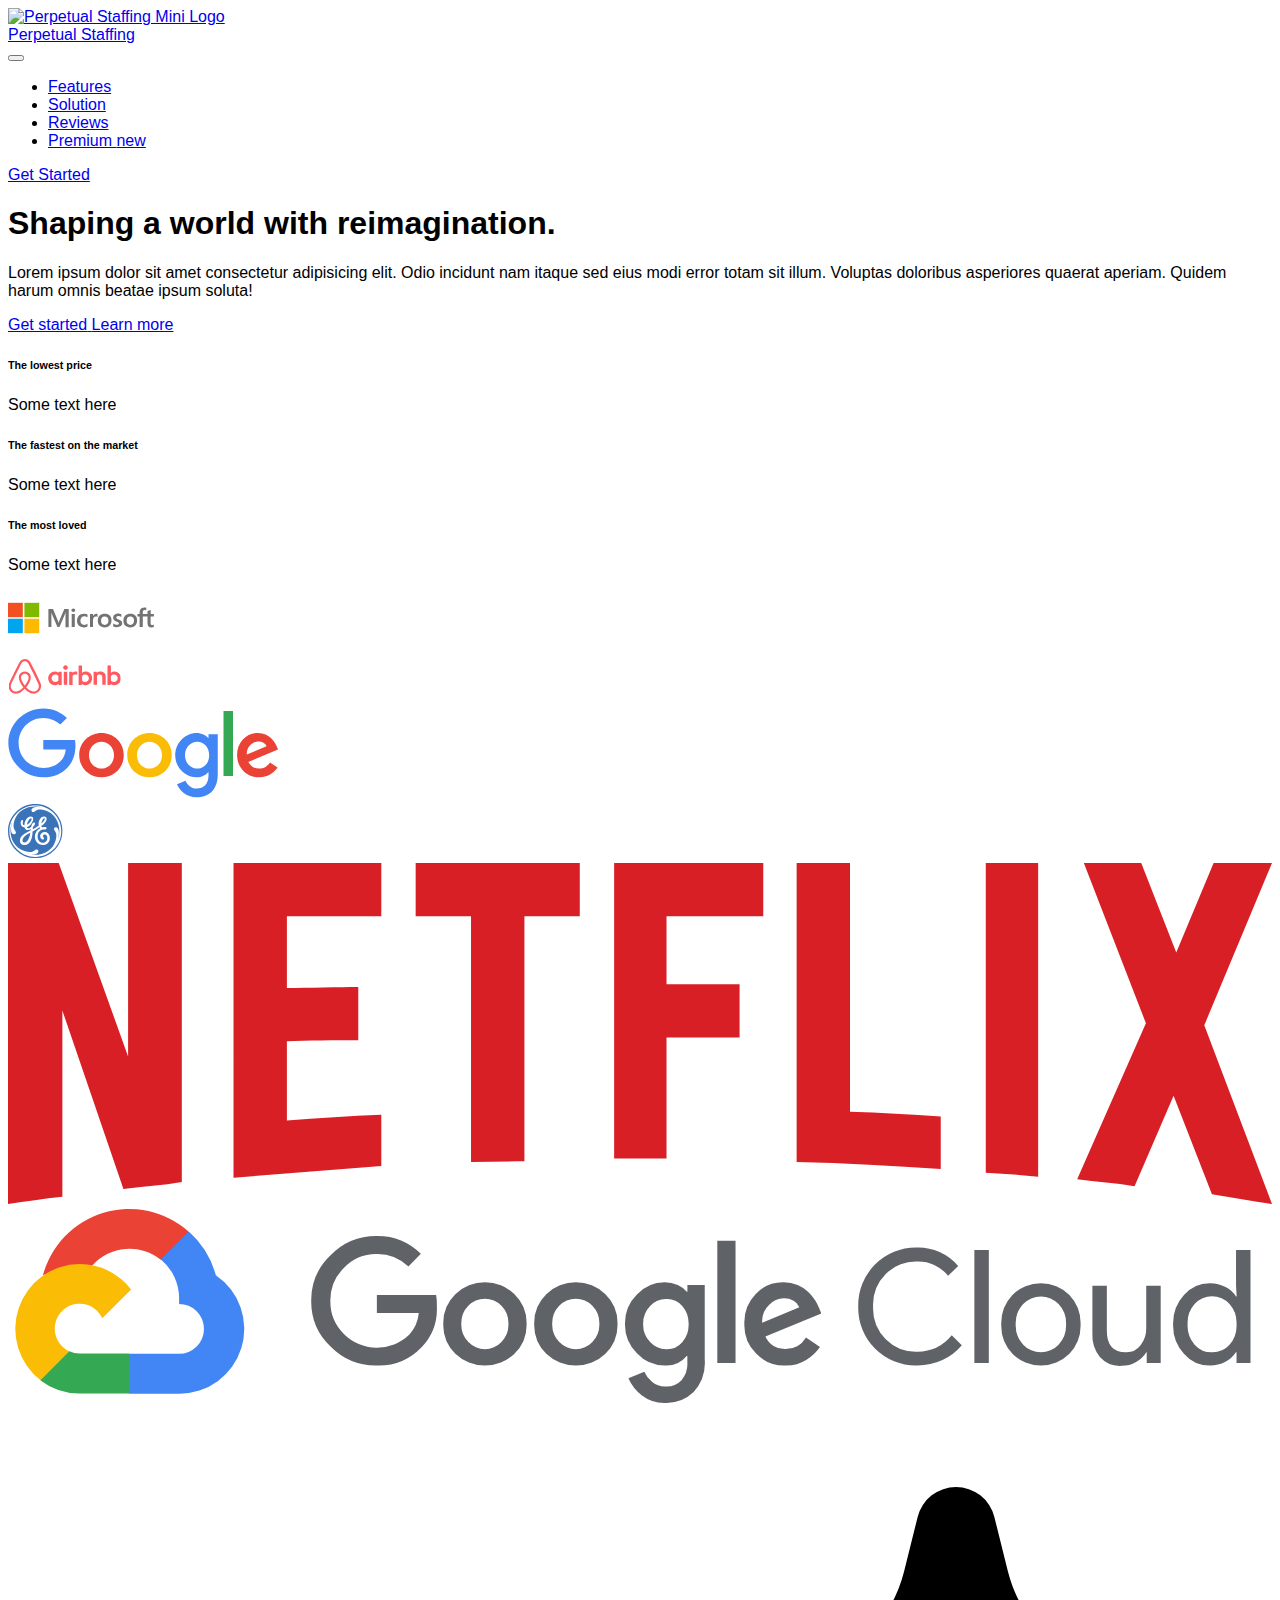
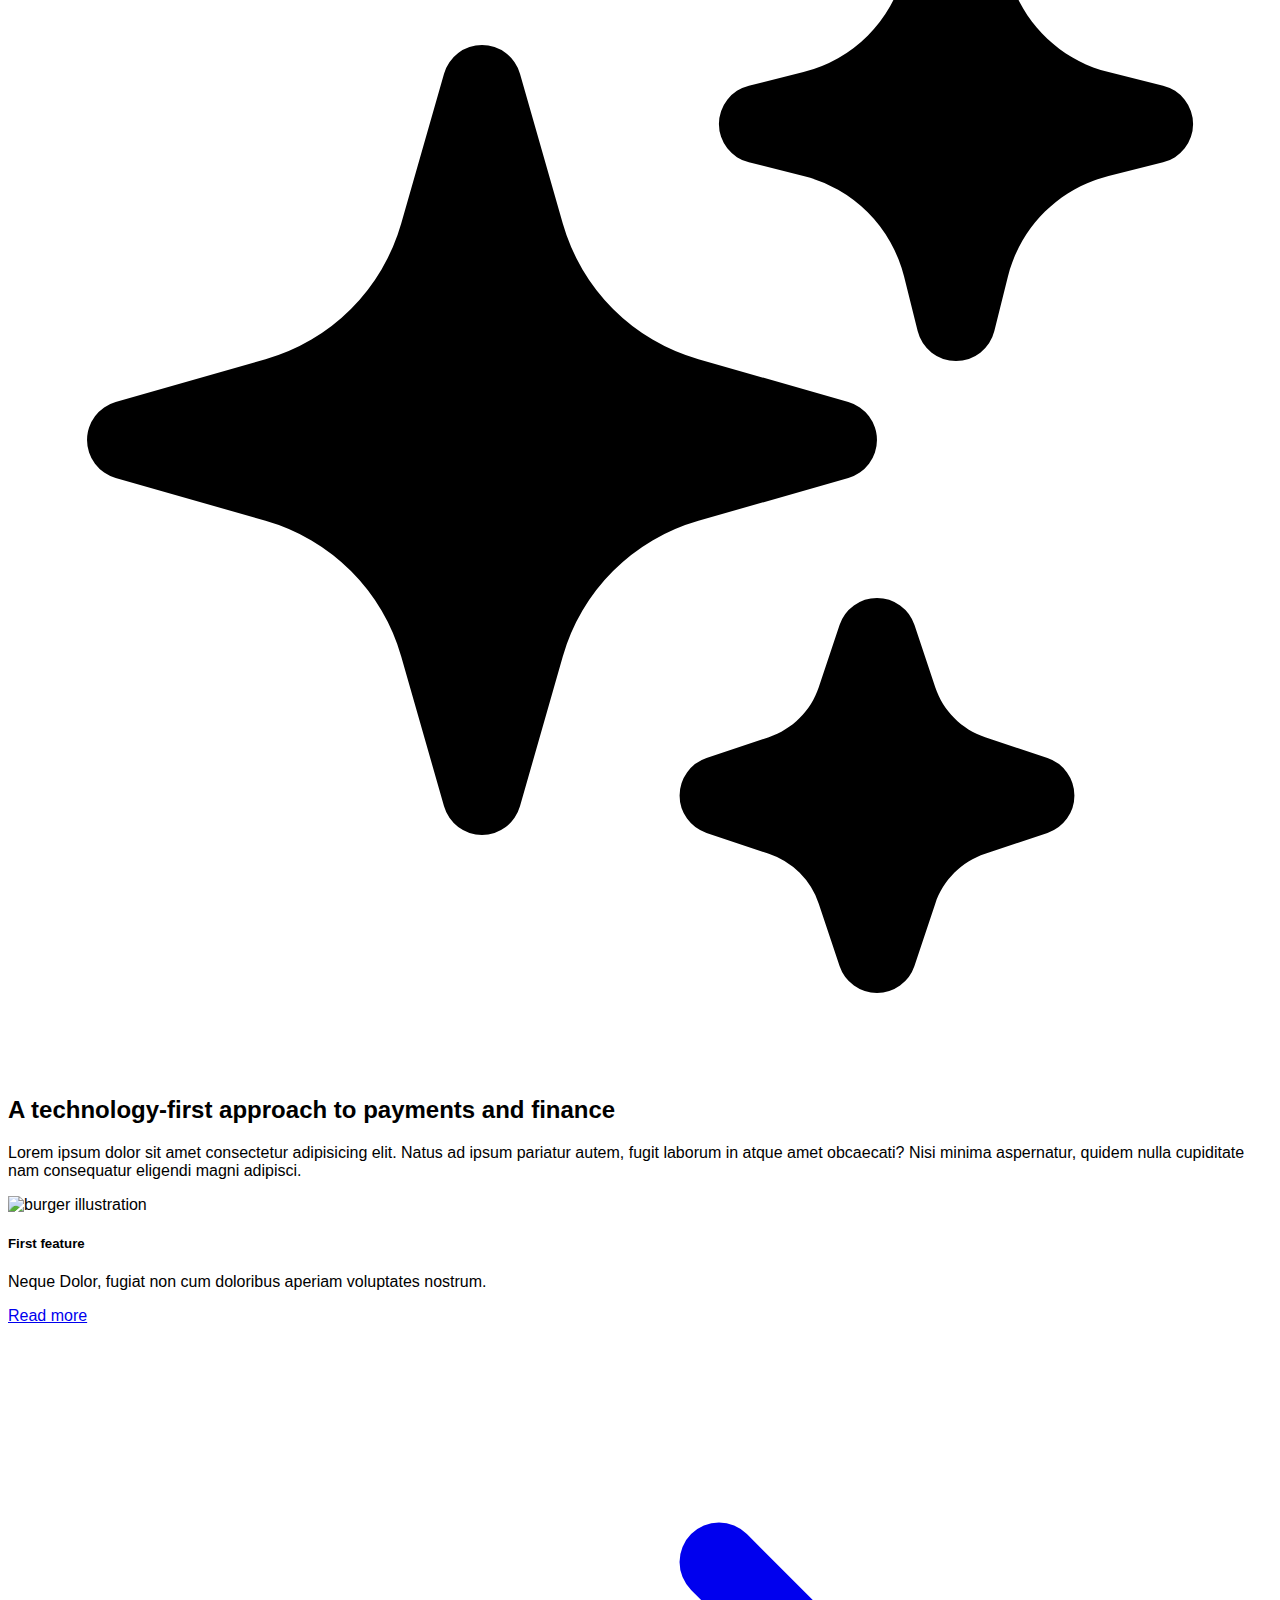
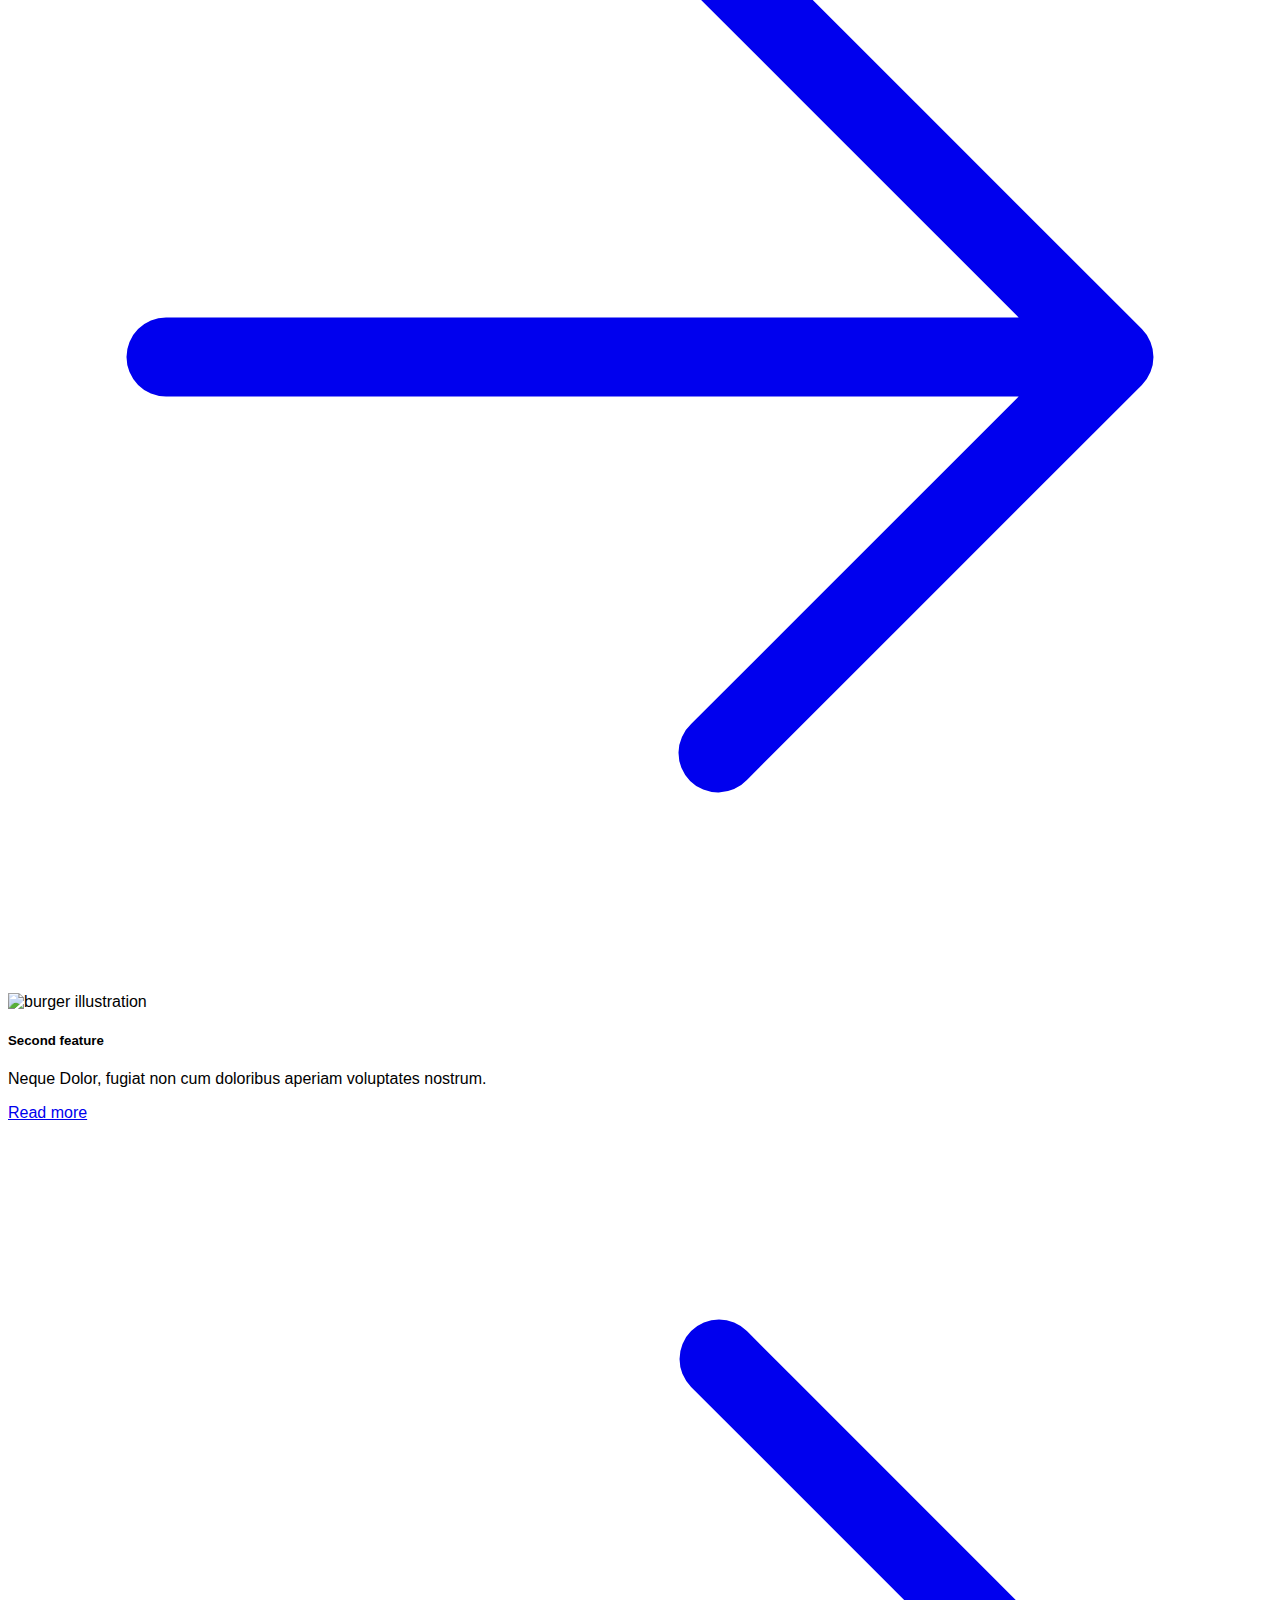
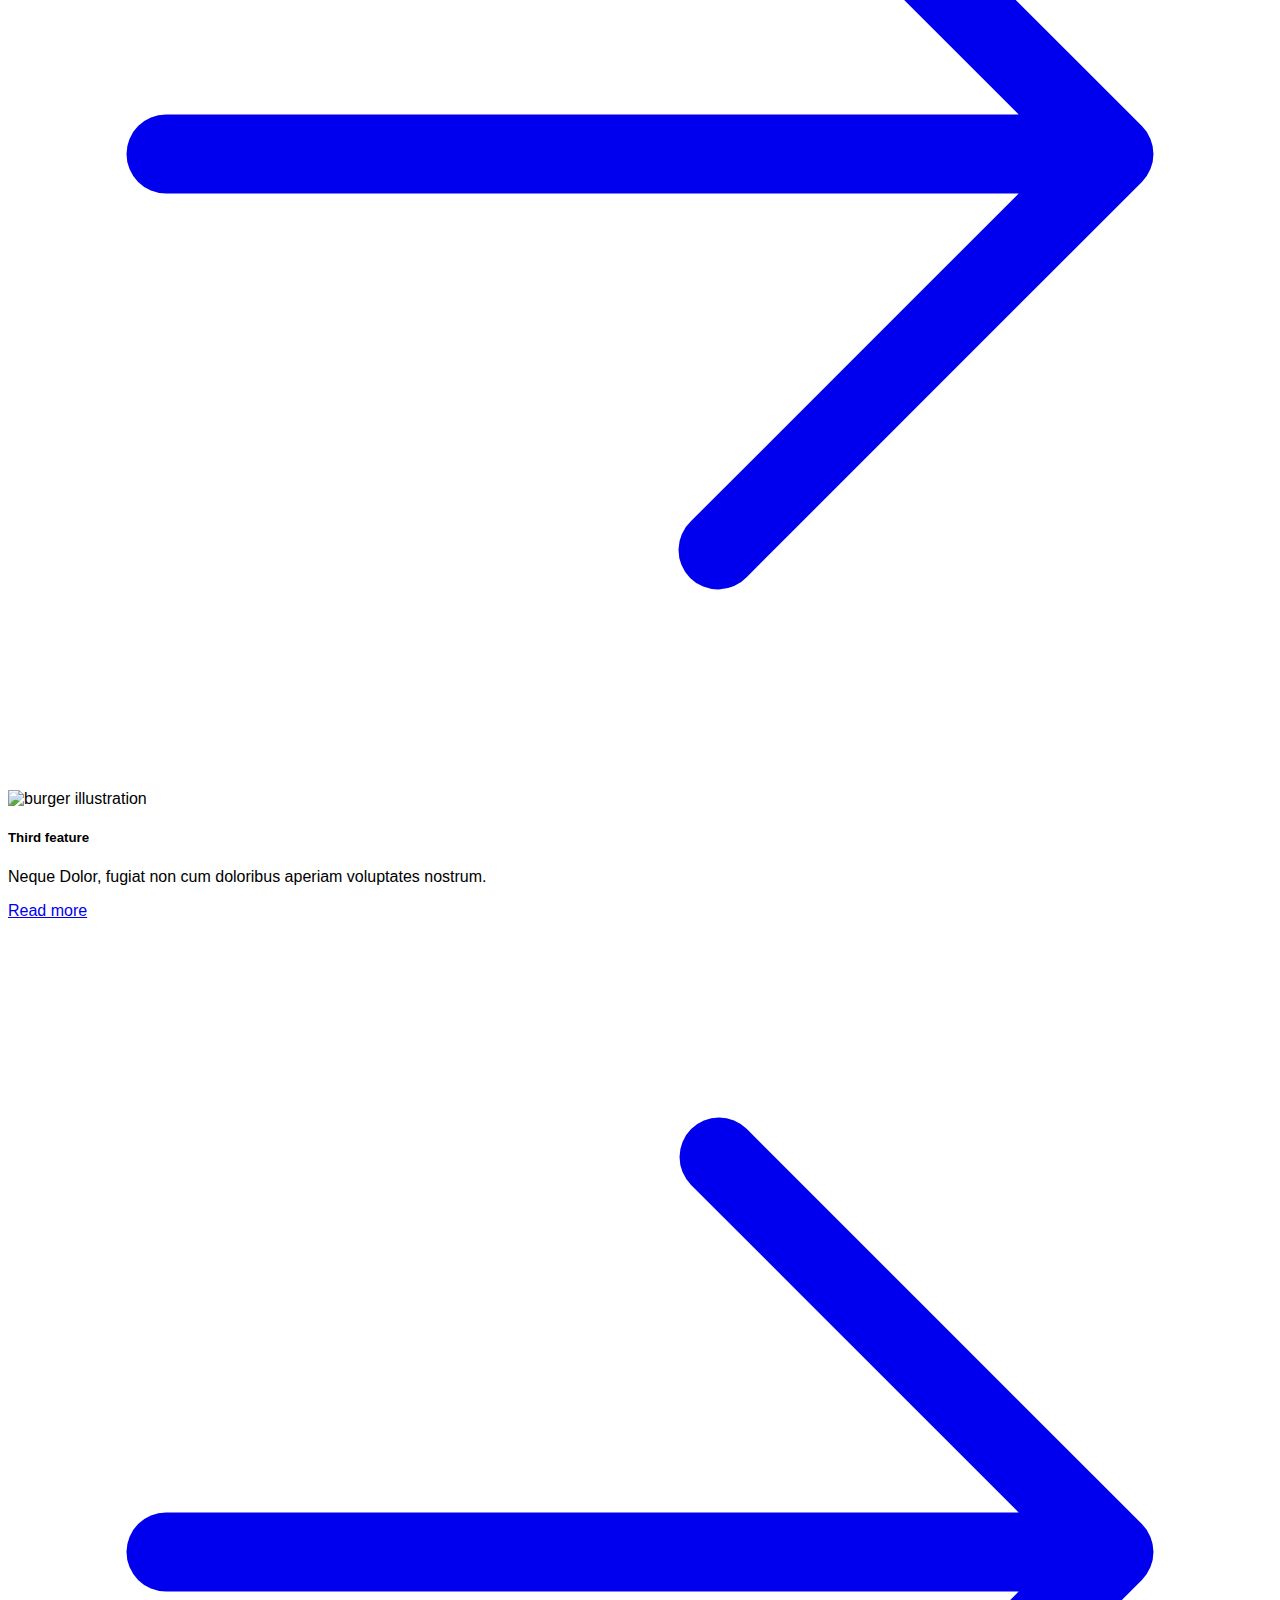
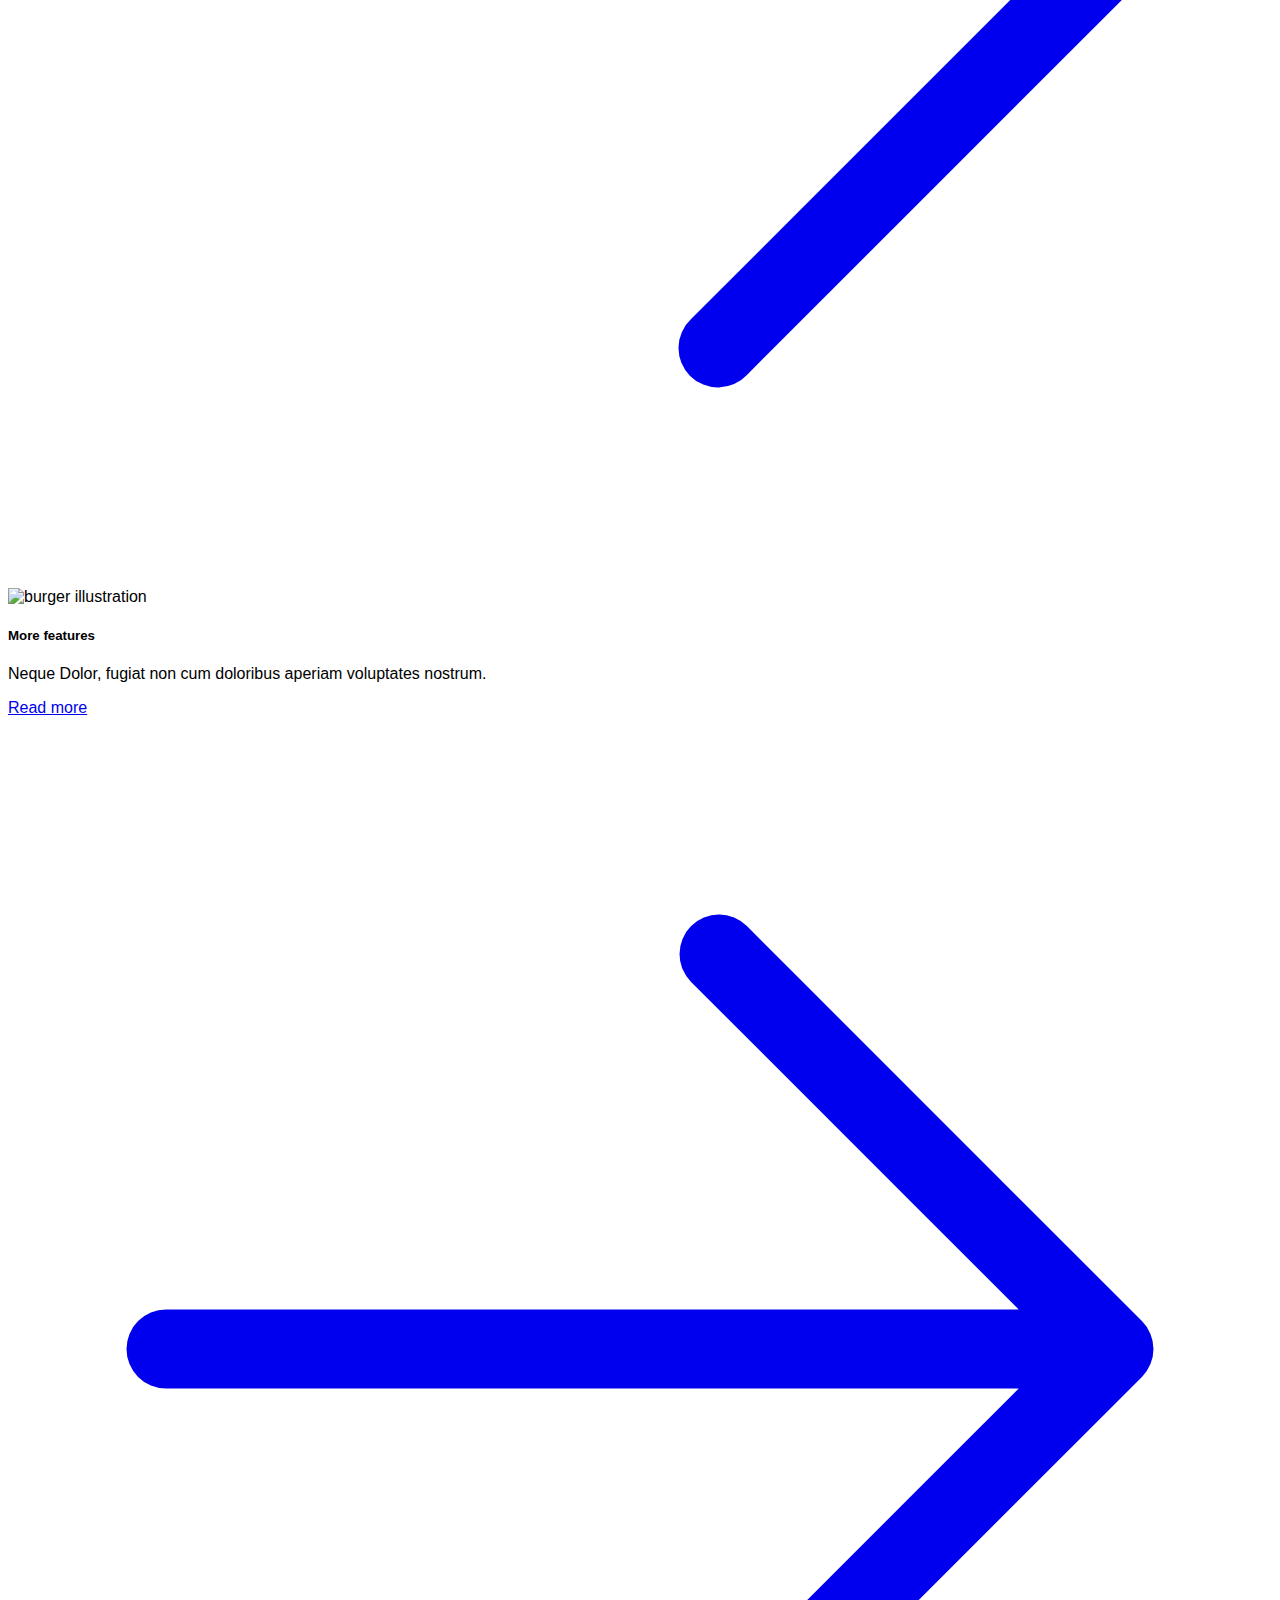
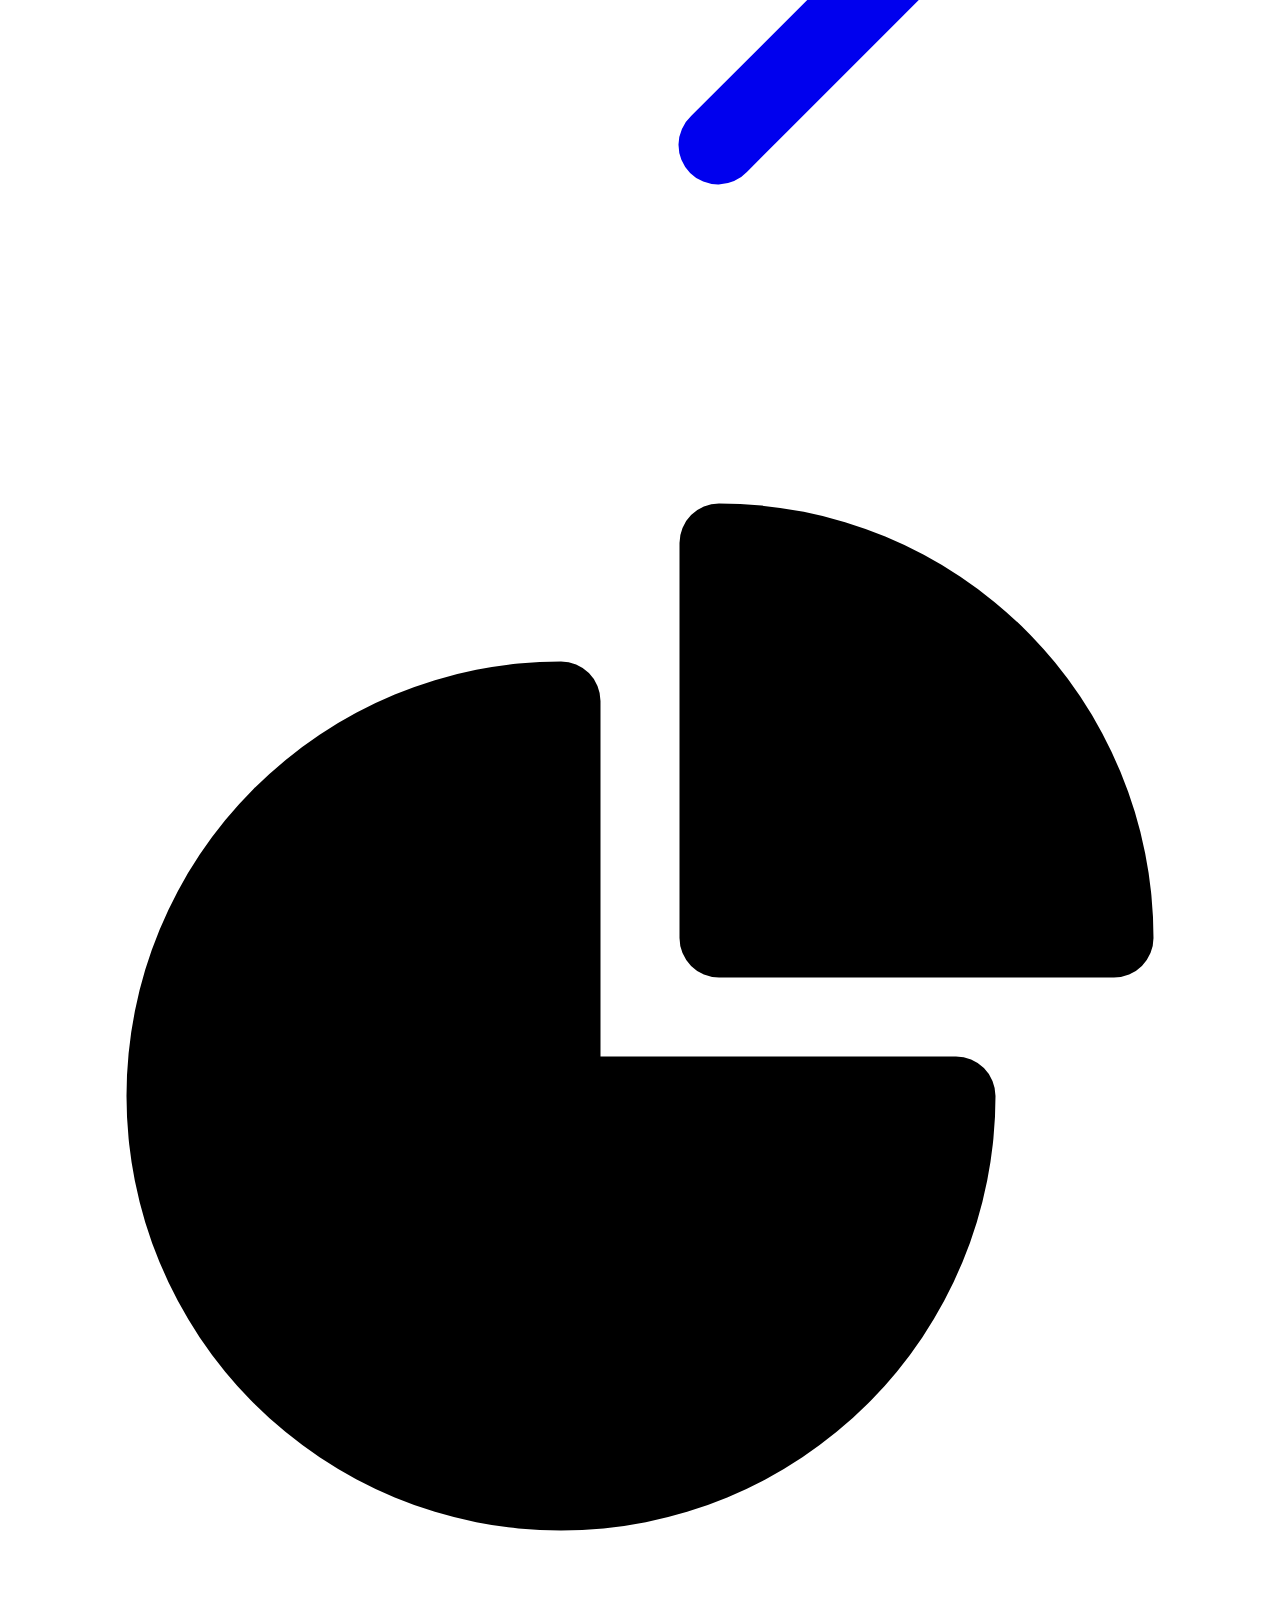
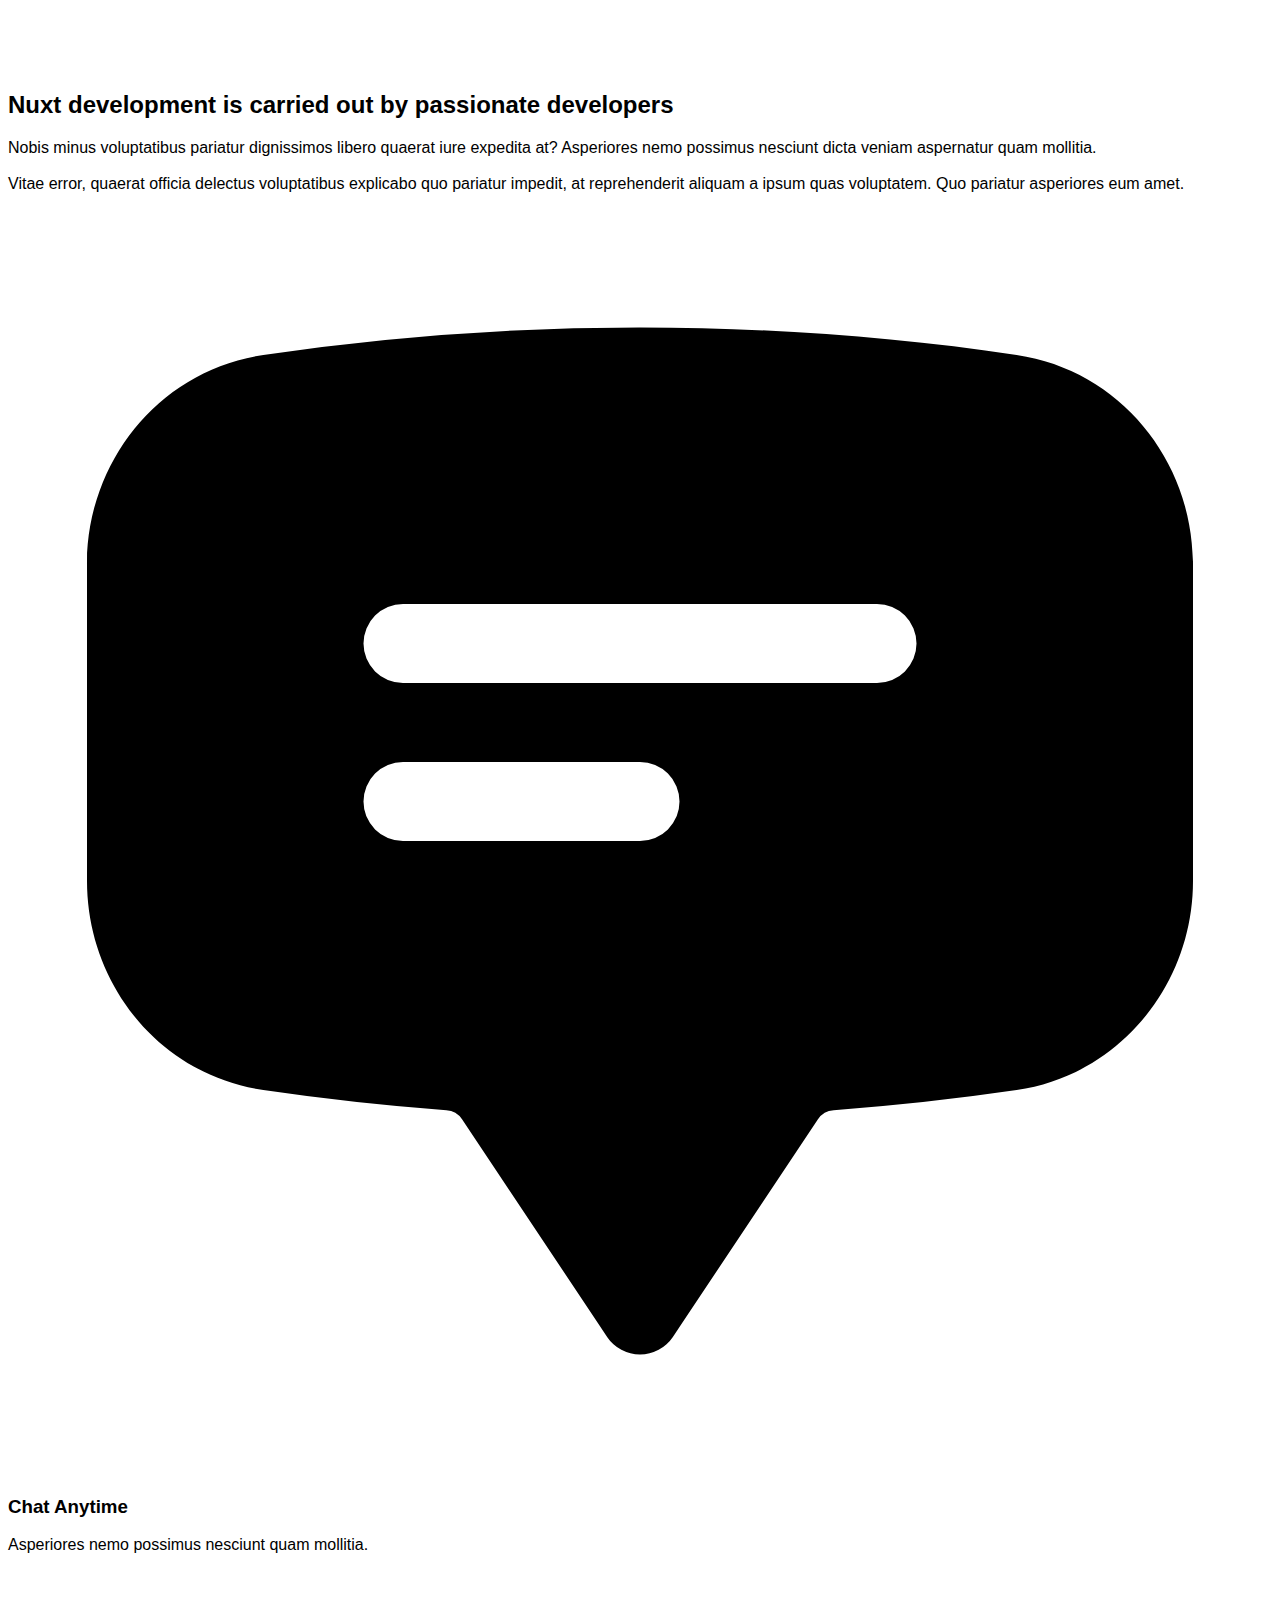
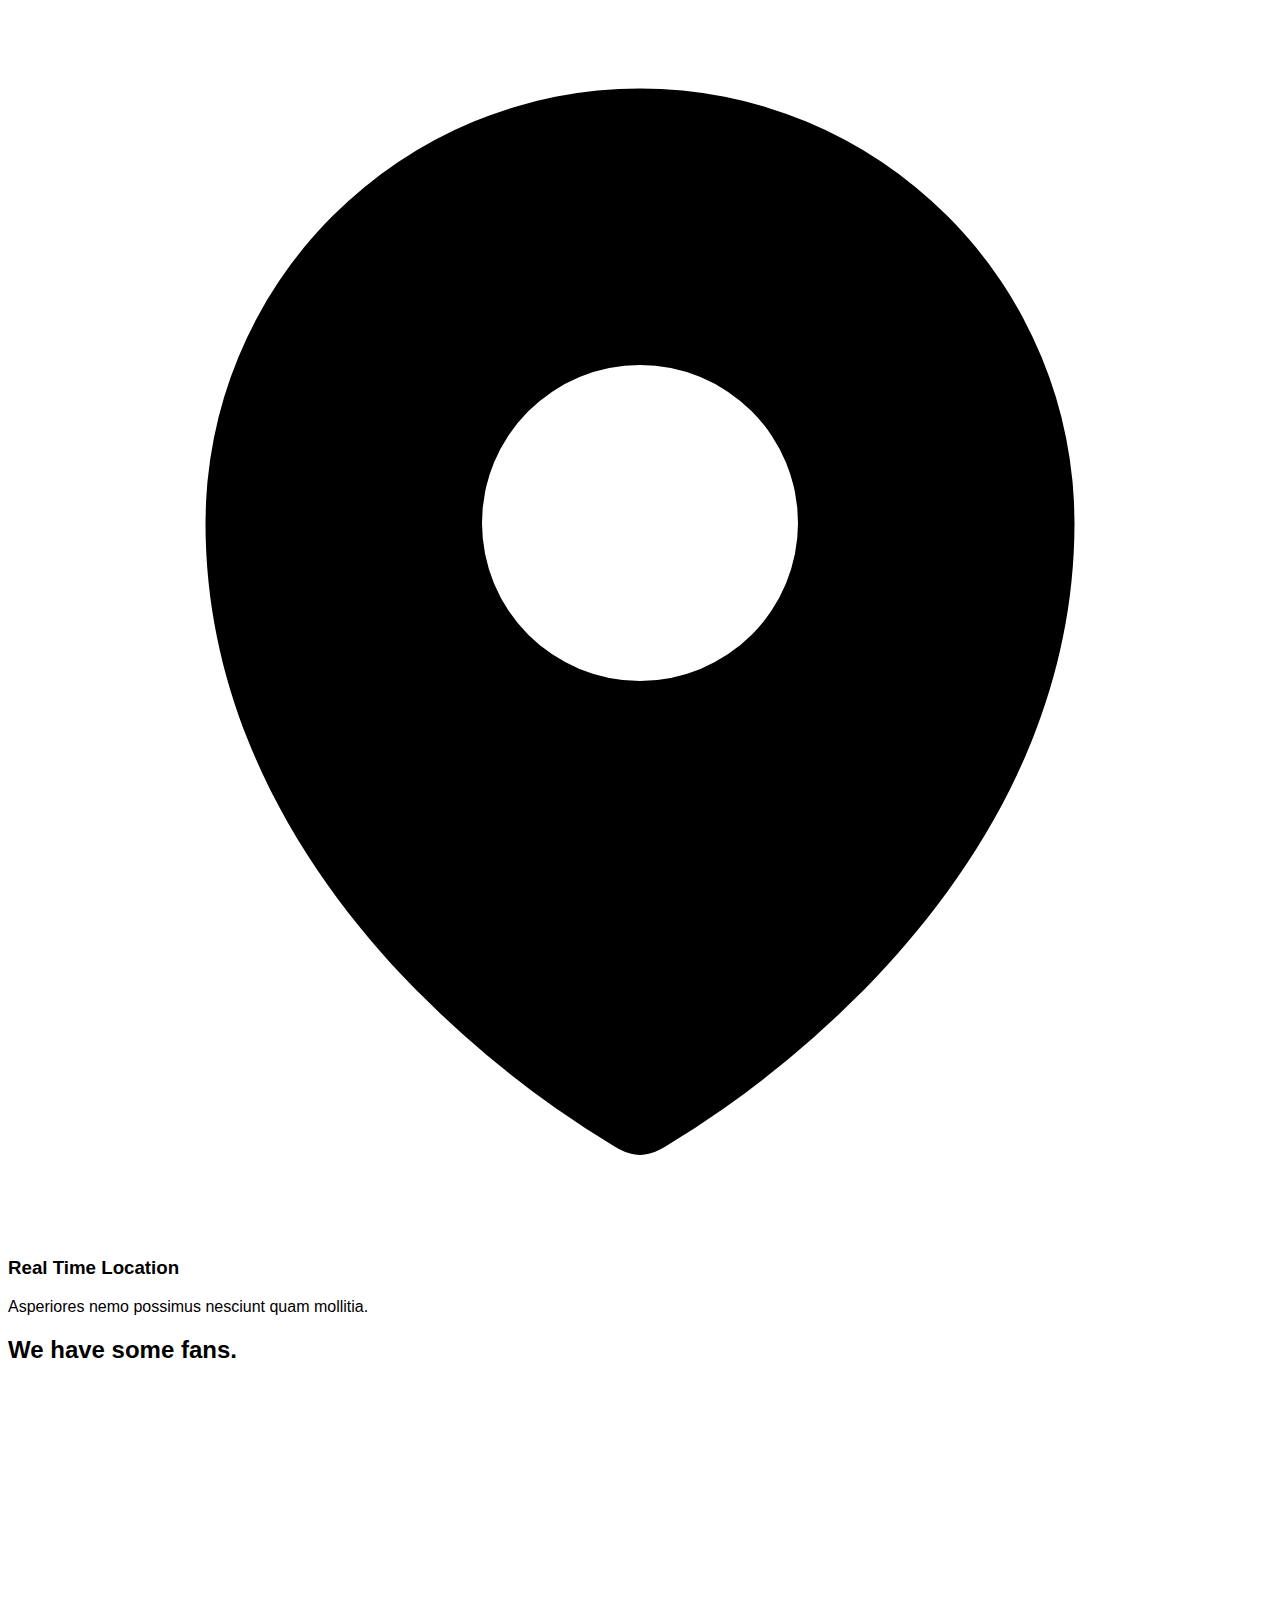
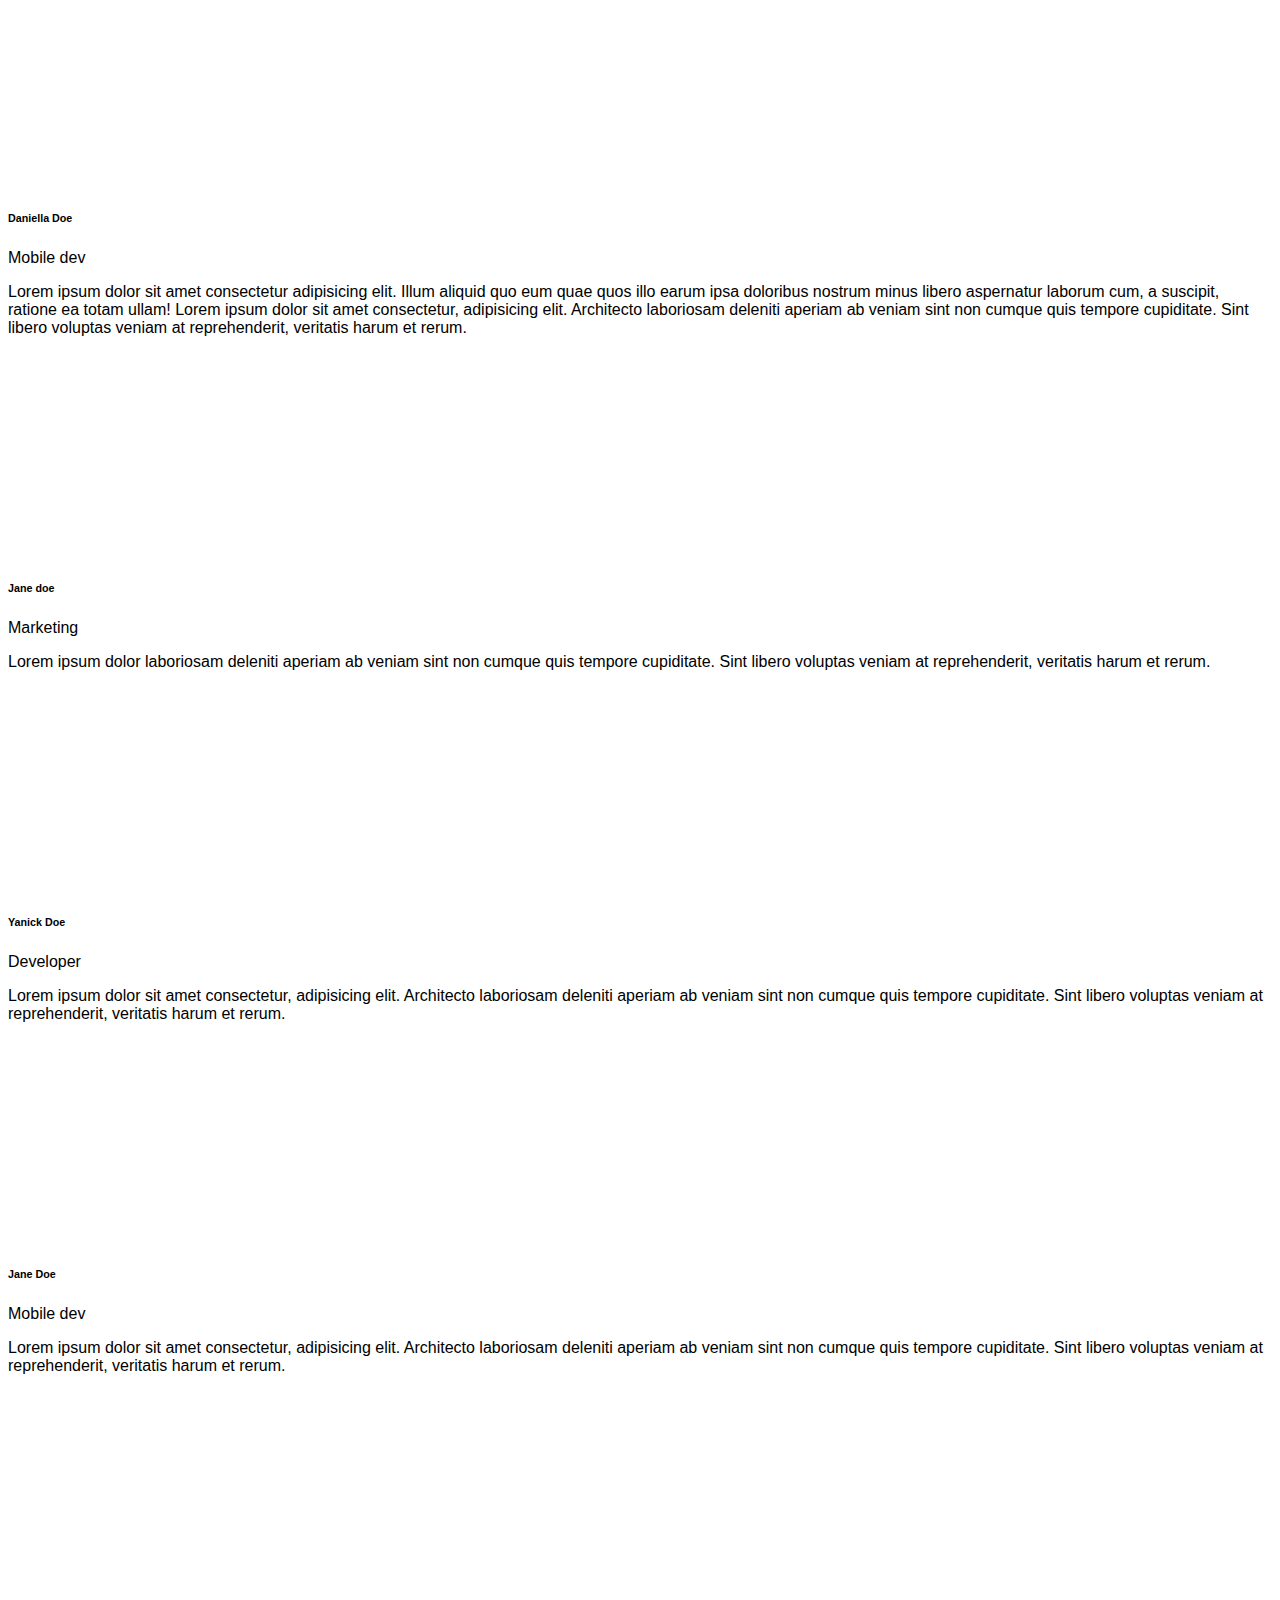
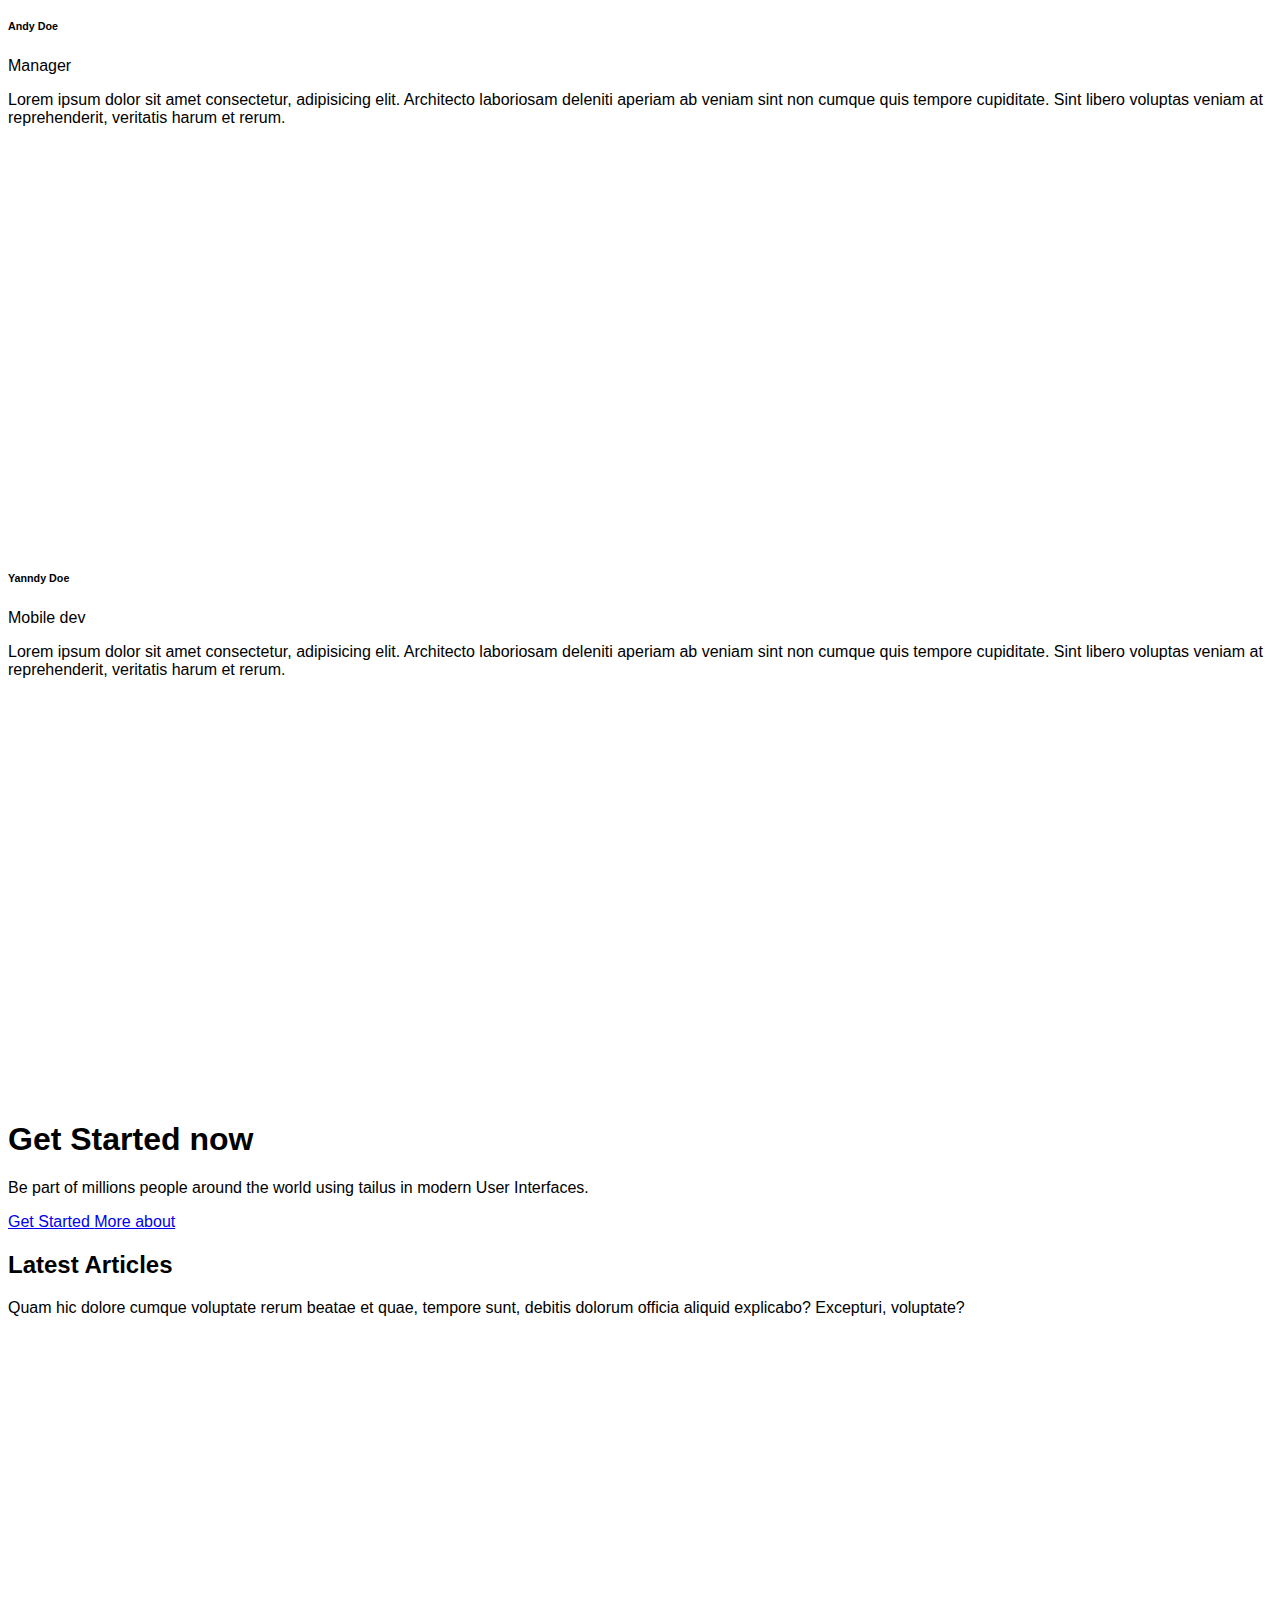
==== commit f86a4fdd: "Updates" ====
--- a/index.html
+++ b/index.html
@@ -1,19 +1,19 @@
 <!DOCTYPE html>
-<html lang="en" class="astro-FMMKHQ4I">
+<html lang="en" class="astro-G3RVHFWQ">
     <head>
         <meta charset="UTF-8">
         <meta name="viewport" content="width=device-width">
-        <link rel="icon" type="image/svg+xml" href="/favicon.ico">
+        <link rel="icon" type="image/x-icon" href="/favicon.ico">
         <meta name="generator" content="Astro v1.9.2">
         <meta name="description" content="Template built with tailwindcss using Tailus blocks v2">
         <title>Perpetual Staffing</title>
         <link as="font" crossorigin rel="preload" href="https://fonts.gstatic.com/s/urbanist/v15/L0xjDF02iFML4hGCyOCpRdycFsGxSrqDyx4fFg.ttf" type="font/ttf"><link as="font" crossorigin rel="preload" href="https://fonts.gstatic.com/s/urbanist/v15/L0xjDF02iFML4hGCyOCpRdycFsGxSrqD-R4fFg.ttf" type="font/ttf"><link as="font" crossorigin rel="preload" href="https://fonts.gstatic.com/s/urbanist/v15/L0xjDF02iFML4hGCyOCpRdycFsGxSrqDFRkfFg.ttf" type="font/ttf"><link as="font" crossorigin rel="preload" href="https://fonts.gstatic.com/s/urbanist/v15/L0xjDF02iFML4hGCyOCpRdycFsGxSrqDLBkfFg.ttf" type="font/ttf">
 <style>@font-face {font-weight: 400;font-style: normal;font-family: Urbanist;font-display: swap;src: url(https://fonts.gstatic.com/s/urbanist/v15/L0xjDF02iFML4hGCyOCpRdycFsGxSrqDyx4fFg.ttf)}</style><style>@font-face {font-weight: 500;font-style: normal;font-family: Urbanist;font-display: swap;src: url(https://fonts.gstatic.com/s/urbanist/v15/L0xjDF02iFML4hGCyOCpRdycFsGxSrqD-R4fFg.ttf)}</style><style>@font-face {font-weight: 600;font-style: normal;font-family: Urbanist;font-display: swap;src: url(https://fonts.gstatic.com/s/urbanist/v15/L0xjDF02iFML4hGCyOCpRdycFsGxSrqDFRkfFg.ttf)}</style><style>@font-face {font-weight: 700;font-style: normal;font-family: Urbanist;font-display: swap;src: url(https://fonts.gstatic.com/s/urbanist/v15/L0xjDF02iFML4hGCyOCpRdycFsGxSrqDLBkfFg.ttf)}</style>
-<style>html { font-family: Urbanist, _font_fallback_1727498313147, sans-serif; } @font-face { font-family: _font_fallback_1727498313147; size-adjust: 100.98%; src: local('Arial'); ascent-override: 94.08%; descent-override: 24.76%; line-gap-override: 0.00%; }</style>
-
-    <link rel="stylesheet" href="/assets/index.33c2c559.css" /><script type="module">let e=!1;const s=document.querySelector("#navlinks"),l=document.querySelector("#hamburger"),t=document.querySelector("#navLayer"),i=[...s.querySelector("ul").children];function a(){e?(s.classList.add("!visible","!scale-100","!opacity-100","!lg:translate-y-0"),l.classList.add("toggled"),t.classList.add("origin-top","scale-y-100")):(s.classList.remove("!visible","!scale-100","!opacity-100","!lg:translate-y-0"),l.classList.remove("toggled"),t.classList.remove("origin-top","scale-y-100"))}l.addEventListener("click",()=>{e=!e,a()});i.forEach(c=>{c.addEventListener("click",()=>{e=!e,a()})});
+<style>html { font-family: Urbanist, _font_fallback_1727502557967, sans-serif; } @font-face { font-family: _font_fallback_1727502557967; size-adjust: 100.98%; src: local('Arial'); ascent-override: 94.08%; descent-override: 24.76%; line-gap-override: 0.00%; }</style>
+
+    <link rel="stylesheet" href="/pstaffing/assets/index.33c2c559.css" /><script type="module">let e=!1;const s=document.querySelector("#navlinks"),l=document.querySelector("#hamburger"),t=document.querySelector("#navLayer"),i=[...s.querySelector("ul").children];function a(){e?(s.classList.add("!visible","!scale-100","!opacity-100","!lg:translate-y-0"),l.classList.add("toggled"),t.classList.add("origin-top","scale-y-100")):(s.classList.remove("!visible","!scale-100","!opacity-100","!lg:translate-y-0"),l.classList.remove("toggled"),t.classList.remove("origin-top","scale-y-100"))}l.addEventListener("click",()=>{e=!e,a()});i.forEach(c=>{c.addEventListener("click",()=>{e=!e,a()})});
 </script></head>
-    <body class="bg-white dark:bg-gray-900 astro-FMMKHQ4I">
+    <body class="bg-white dark:bg-gray-900 astro-G3RVHFWQ">
         
 
 <header class="astro-MOKPYD5P">
@@ -23,7 +23,7 @@
                 <div class="relative z-20 flex w-full justify-between md:px-0 lg:w-max astro-MOKPYD5P">
                     <a href="/#home" aria-label="logo" class="flex items-center space-x-2 astro-MOKPYD5P">
                         <div aria-hidden="true" class="flex space-x-1 astro-MOKPYD5P">
-                            <img class="w-12 h-6 astro-MOKPYD5P" src="/assets/logo2.c3529554.png" alt="Perpetual Staffing Mini Logo">
+                            <img class="w-12 h-6 astro-MOKPYD5P" src="/pstaffing/assets/logo2.c3529554.png" alt="Perpetual Staffing Mini Logo">
                         </div>
                         <span class="text-2xl font-bold text-gray-900 dark:text-white astro-MOKPYD5P">Perpetual Staffing</span>
                     </a>
@@ -534,12 +534,12 @@
       </div>
 </div>
 </footer>
-        <div class="fixed inset-x-6 bottom-6 z-40 mx-auto w-max astro-FMMKHQ4I">
-            <a href="https://tailus.gumroad.com/l/astls-premium" target="_blank" class="flex gap-3 rounded-2xl border border-yellow-900/30 bg-gradient-to-br from-white/50 to-yellow-100 p-3 shadow-2xl shadow-yellow-900/50 backdrop-blur-xl dark:border-white/10 dark:from-gray-800 dark:to-black/70 dark:shadow-primary/50 astro-FMMKHQ4I">
-                <svg xmlns="http://www.w3.org/2000/svg" viewBox="0 0 24 24" fill="currentColor" class="h-5 w-5 text-yellow-600 dark:text-yellow-500 astro-FMMKHQ4I">
-                    <path fill-rule="evenodd" d="M9 4.5a.75.75 0 01.721.544l.813 2.846a3.75 3.75 0 002.576 2.576l2.846.813a.75.75 0 010 1.442l-2.846.813a3.75 3.75 0 00-2.576 2.576l-.813 2.846a.75.75 0 01-1.442 0l-.813-2.846a3.75 3.75 0 00-2.576-2.576l-2.846-.813a.75.75 0 010-1.442l2.846-.813A3.75 3.75 0 007.466 7.89l.813-2.846A.75.75 0 019 4.5zM18 1.5a.75.75 0 01.728.568l.258 1.036c.236.94.97 1.674 1.91 1.91l1.036.258a.75.75 0 010 1.456l-1.036.258c-.94.236-1.674.97-1.91 1.91l-.258 1.036a.75.75 0 01-1.456 0l-.258-1.036a2.625 2.625 0 00-1.91-1.91l-1.036-.258a.75.75 0 010-1.456l1.036-.258a2.625 2.625 0 001.91-1.91l.258-1.036A.75.75 0 0118 1.5zM16.5 15a.75.75 0 01.712.513l.394 1.183c.15.447.5.799.948.948l1.183.395a.75.75 0 010 1.422l-1.183.395c-.447.15-.799.5-.948.948l-.395 1.183a.75.75 0 01-1.422 0l-.395-1.183a1.5 1.5 0 00-.948-.948l-1.183-.395a.75.75 0 010-1.422l1.183-.395c.447-.15.799-.5.948-.948l.395-1.183A.75.75 0 0116.5 15z" clip-rule="evenodd" class="astro-FMMKHQ4I"></path>
+        <div class="fixed inset-x-6 bottom-6 z-40 mx-auto w-max astro-G3RVHFWQ">
+            <a href="https://tailus.gumroad.com/l/astls-premium" target="_blank" class="flex gap-3 rounded-2xl border border-yellow-900/30 bg-gradient-to-br from-white/50 to-yellow-100 p-3 shadow-2xl shadow-yellow-900/50 backdrop-blur-xl dark:border-white/10 dark:from-gray-800 dark:to-black/70 dark:shadow-primary/50 astro-G3RVHFWQ">
+                <svg xmlns="http://www.w3.org/2000/svg" viewBox="0 0 24 24" fill="currentColor" class="h-5 w-5 text-yellow-600 dark:text-yellow-500 astro-G3RVHFWQ">
+                    <path fill-rule="evenodd" d="M9 4.5a.75.75 0 01.721.544l.813 2.846a3.75 3.75 0 002.576 2.576l2.846.813a.75.75 0 010 1.442l-2.846.813a3.75 3.75 0 00-2.576 2.576l-.813 2.846a.75.75 0 01-1.442 0l-.813-2.846a3.75 3.75 0 00-2.576-2.576l-2.846-.813a.75.75 0 010-1.442l2.846-.813A3.75 3.75 0 007.466 7.89l.813-2.846A.75.75 0 019 4.5zM18 1.5a.75.75 0 01.728.568l.258 1.036c.236.94.97 1.674 1.91 1.91l1.036.258a.75.75 0 010 1.456l-1.036.258c-.94.236-1.674.97-1.91 1.91l-.258 1.036a.75.75 0 01-1.456 0l-.258-1.036a2.625 2.625 0 00-1.91-1.91l-1.036-.258a.75.75 0 010-1.456l1.036-.258a2.625 2.625 0 001.91-1.91l.258-1.036A.75.75 0 0118 1.5zM16.5 15a.75.75 0 01.712.513l.394 1.183c.15.447.5.799.948.948l1.183.395a.75.75 0 010 1.422l-1.183.395c-.447.15-.799.5-.948.948l-.395 1.183a.75.75 0 01-1.422 0l-.395-1.183a1.5 1.5 0 00-.948-.948l-1.183-.395a.75.75 0 010-1.422l1.183-.395c.447-.15.799-.5.948-.948l.395-1.183A.75.75 0 0116.5 15z" clip-rule="evenodd" class="astro-G3RVHFWQ"></path>
                 </svg>
-                <span class="text-sm font-semibold tracking-wide text-yellow-900 dark:text-white astro-FMMKHQ4I"> Upgrade to Premium</span>
+                <span class="text-sm font-semibold tracking-wide text-yellow-900 dark:text-white astro-G3RVHFWQ"> Upgrade to Premium</span>
             </a>
         </div>
     
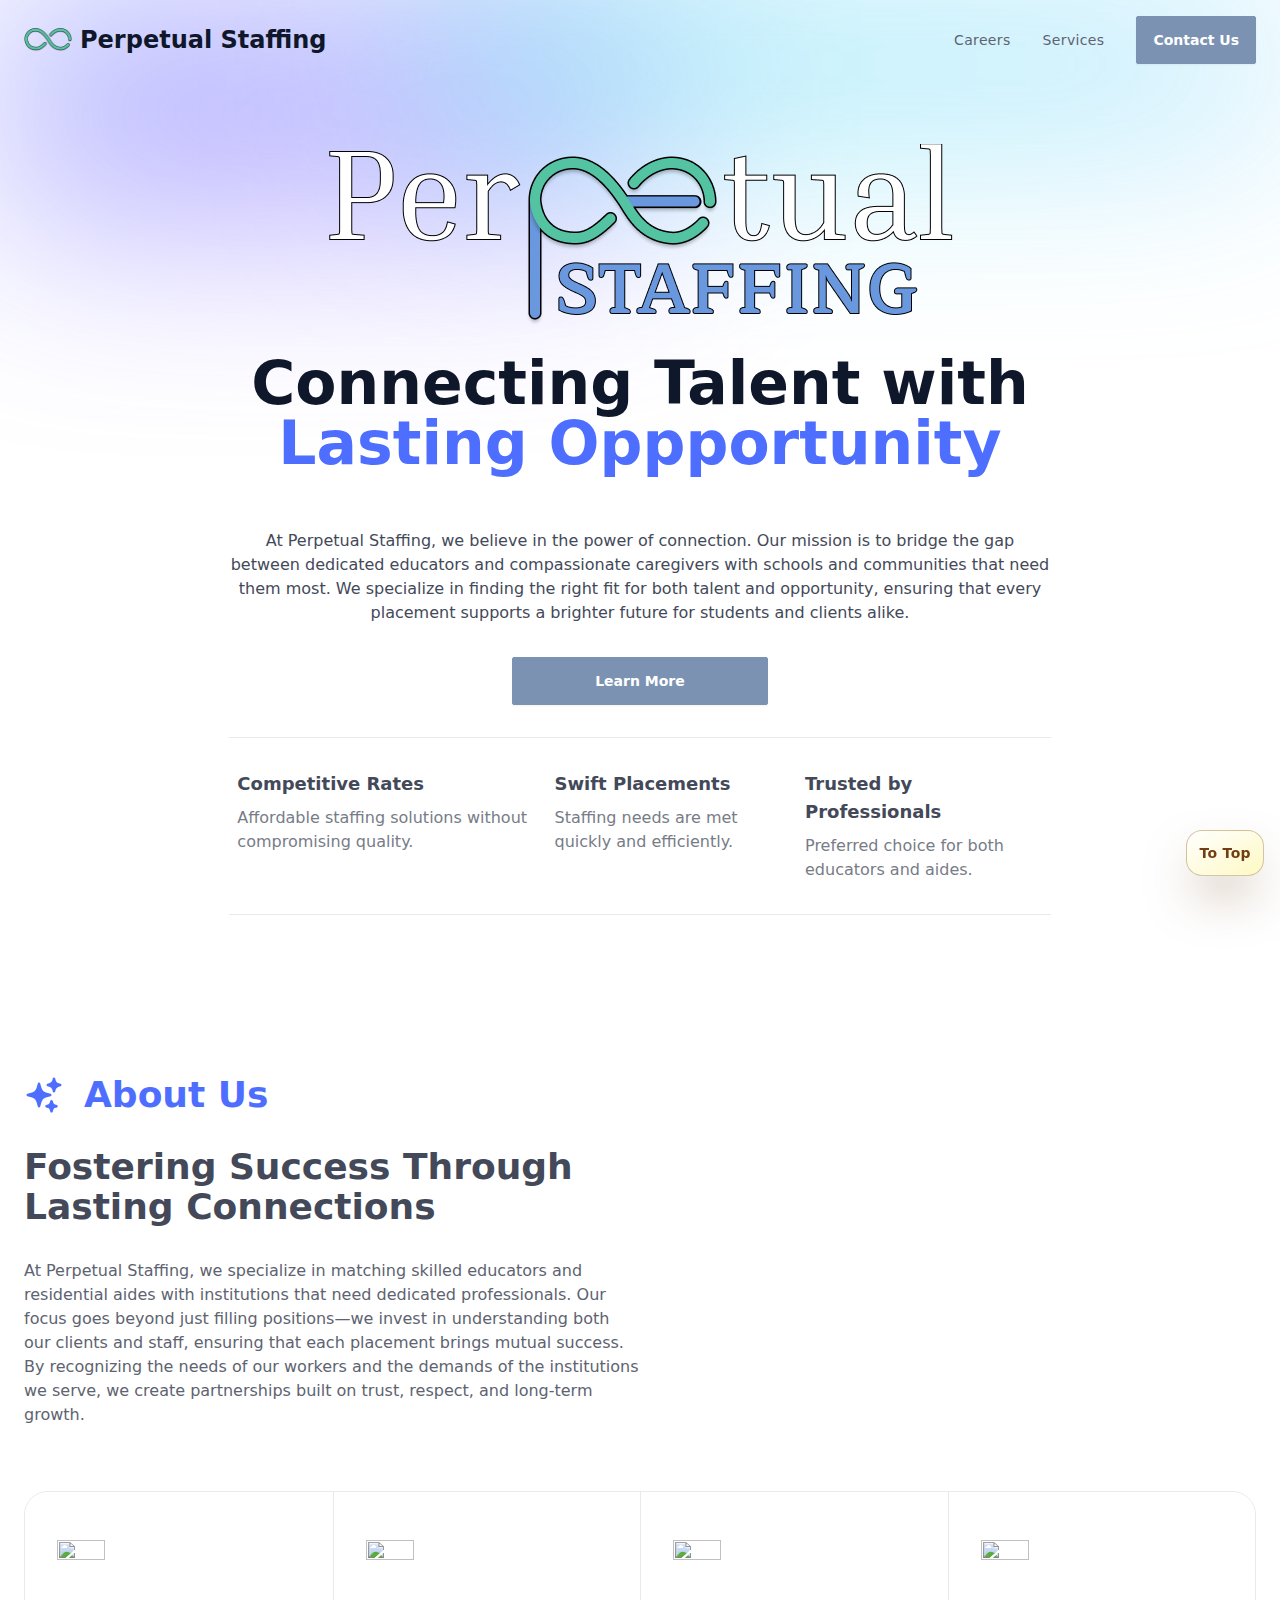
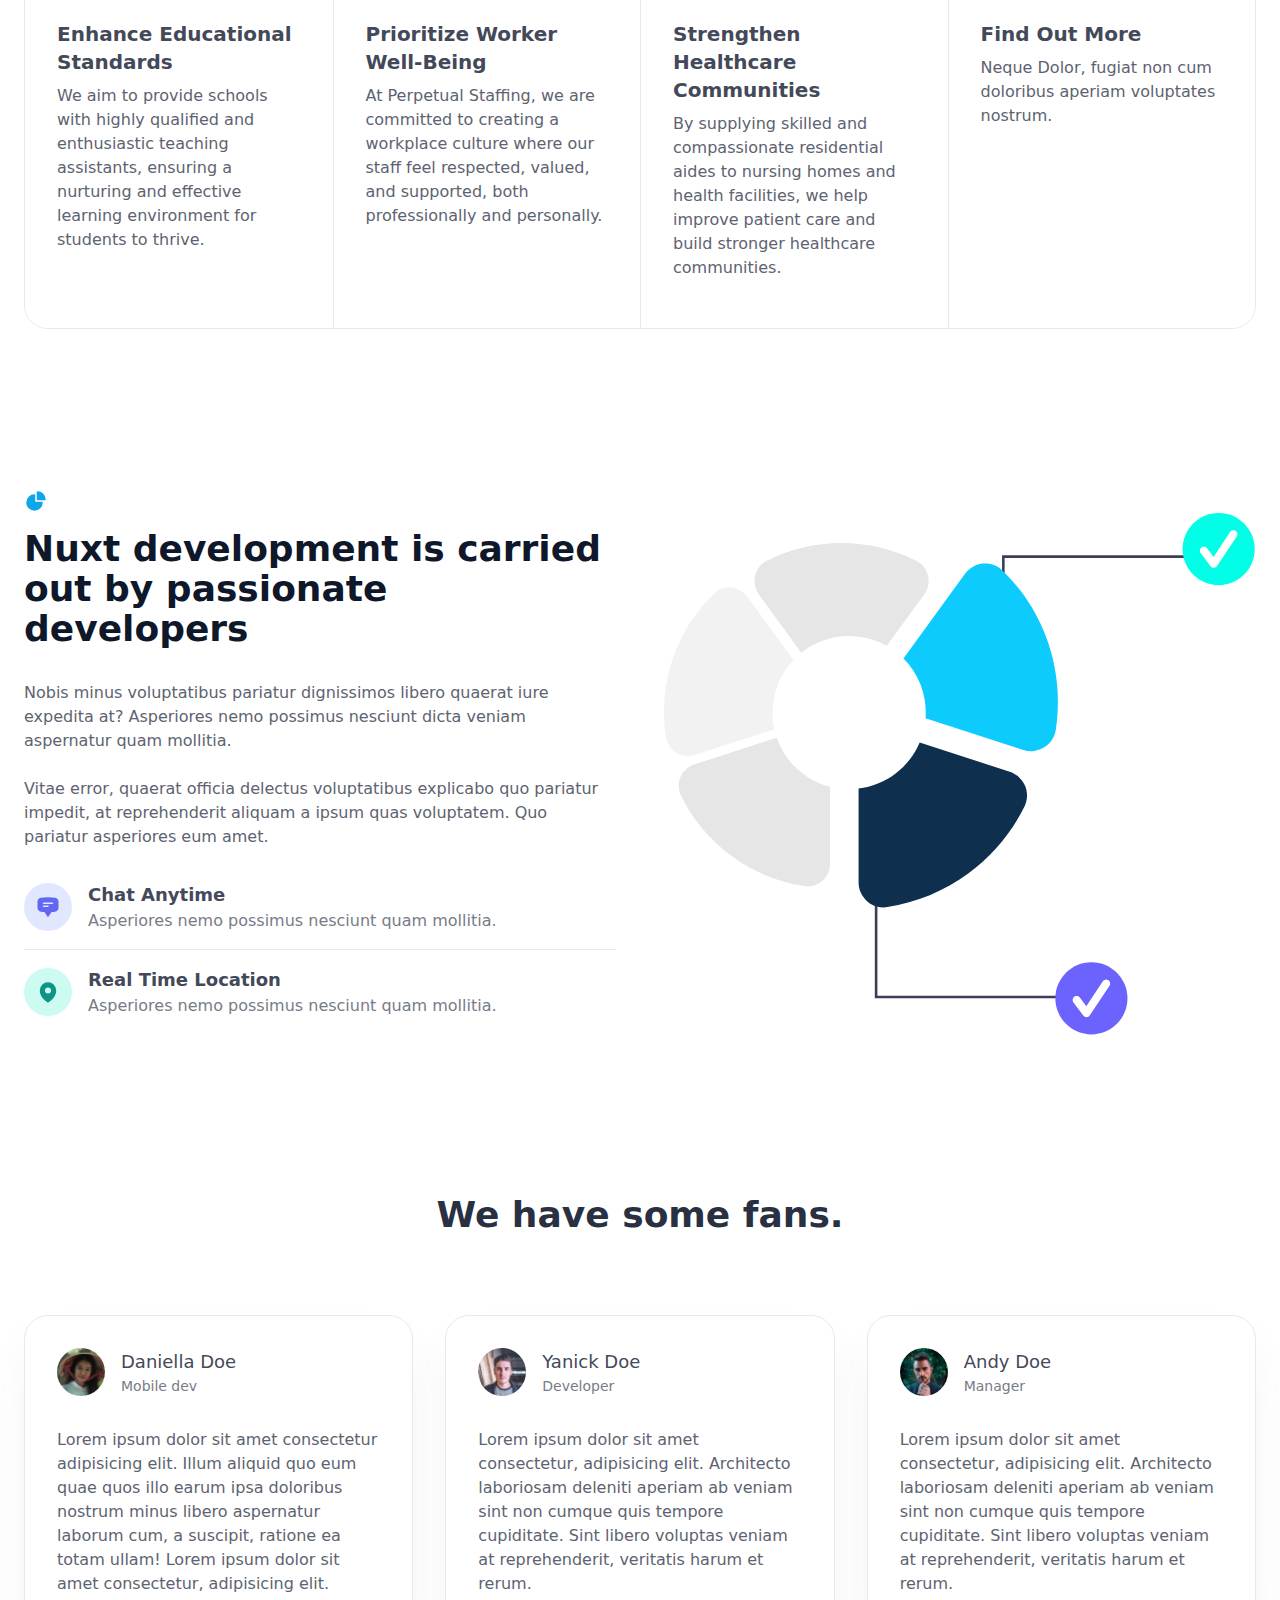
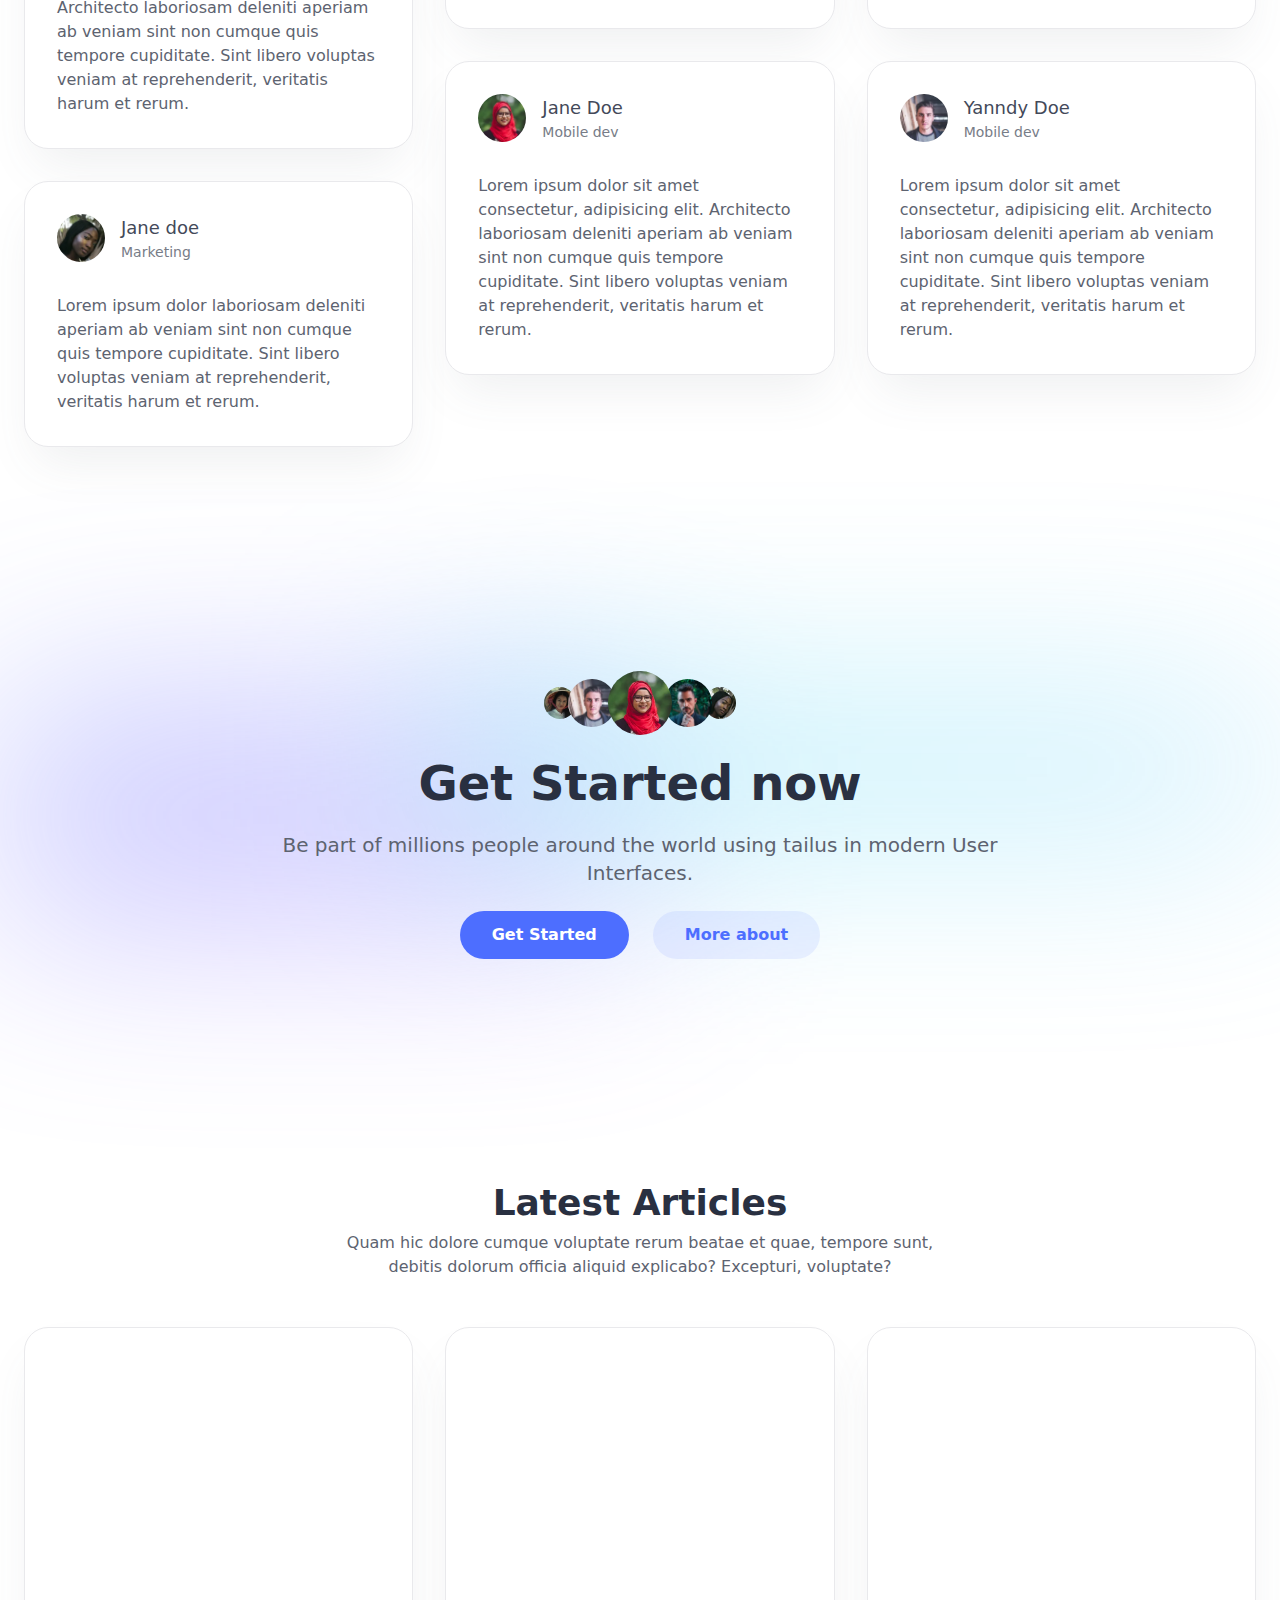
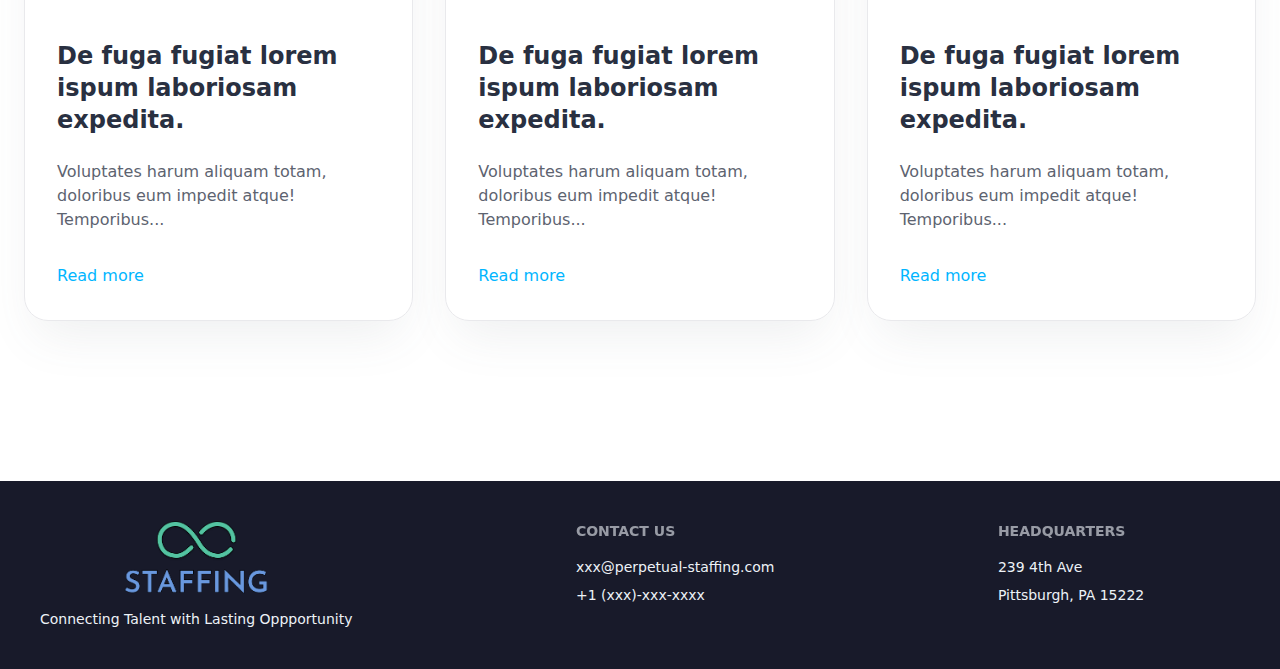
==== commit 04779f11: "Updates" ====
--- a/index.html
+++ b/index.html
@@ -1,5 +1,5 @@
 <!DOCTYPE html>
-<html lang="en" class="astro-G3RVHFWQ">
+<html lang="en" class="astro-A7XV7GI2">
     <head>
         <meta charset="UTF-8">
         <meta name="viewport" content="width=device-width">
@@ -9,63 +9,59 @@
         <title>Perpetual Staffing</title>
         <link as="font" crossorigin rel="preload" href="https://fonts.gstatic.com/s/urbanist/v15/L0xjDF02iFML4hGCyOCpRdycFsGxSrqDyx4fFg.ttf" type="font/ttf"><link as="font" crossorigin rel="preload" href="https://fonts.gstatic.com/s/urbanist/v15/L0xjDF02iFML4hGCyOCpRdycFsGxSrqD-R4fFg.ttf" type="font/ttf"><link as="font" crossorigin rel="preload" href="https://fonts.gstatic.com/s/urbanist/v15/L0xjDF02iFML4hGCyOCpRdycFsGxSrqDFRkfFg.ttf" type="font/ttf"><link as="font" crossorigin rel="preload" href="https://fonts.gstatic.com/s/urbanist/v15/L0xjDF02iFML4hGCyOCpRdycFsGxSrqDLBkfFg.ttf" type="font/ttf">
 <style>@font-face {font-weight: 400;font-style: normal;font-family: Urbanist;font-display: swap;src: url(https://fonts.gstatic.com/s/urbanist/v15/L0xjDF02iFML4hGCyOCpRdycFsGxSrqDyx4fFg.ttf)}</style><style>@font-face {font-weight: 500;font-style: normal;font-family: Urbanist;font-display: swap;src: url(https://fonts.gstatic.com/s/urbanist/v15/L0xjDF02iFML4hGCyOCpRdycFsGxSrqD-R4fFg.ttf)}</style><style>@font-face {font-weight: 600;font-style: normal;font-family: Urbanist;font-display: swap;src: url(https://fonts.gstatic.com/s/urbanist/v15/L0xjDF02iFML4hGCyOCpRdycFsGxSrqDFRkfFg.ttf)}</style><style>@font-face {font-weight: 700;font-style: normal;font-family: Urbanist;font-display: swap;src: url(https://fonts.gstatic.com/s/urbanist/v15/L0xjDF02iFML4hGCyOCpRdycFsGxSrqDLBkfFg.ttf)}</style>
-<style>html { font-family: Urbanist, _font_fallback_1727502557967, sans-serif; } @font-face { font-family: _font_fallback_1727502557967; size-adjust: 100.98%; src: local('Arial'); ascent-override: 94.08%; descent-override: 24.76%; line-gap-override: 0.00%; }</style>
-
-    <link rel="stylesheet" href="/pstaffing/assets/index.33c2c559.css" /><script type="module">let e=!1;const s=document.querySelector("#navlinks"),l=document.querySelector("#hamburger"),t=document.querySelector("#navLayer"),i=[...s.querySelector("ul").children];function a(){e?(s.classList.add("!visible","!scale-100","!opacity-100","!lg:translate-y-0"),l.classList.add("toggled"),t.classList.add("origin-top","scale-y-100")):(s.classList.remove("!visible","!scale-100","!opacity-100","!lg:translate-y-0"),l.classList.remove("toggled"),t.classList.remove("origin-top","scale-y-100"))}l.addEventListener("click",()=>{e=!e,a()});i.forEach(c=>{c.addEventListener("click",()=>{e=!e,a()})});
+<style>html { font-family: Urbanist, _font_fallback_1727556228591, sans-serif; } @font-face { font-family: _font_fallback_1727556228591; size-adjust: 100.98%; src: local('Arial'); ascent-override: 94.08%; descent-override: 24.76%; line-gap-override: 0.00%; }</style>
+
+    <link rel="stylesheet" href="/assets/contact.461305df.css" /><script type="module">let e=!1;const s=document.querySelector("#navlinks"),l=document.querySelector("#hamburger"),t=document.querySelector("#navLayer"),i=[...s.querySelector("ul").children];function a(){e?(s.classList.add("!visible","!scale-100","!opacity-100","!lg:translate-y-0"),l.classList.add("toggled"),t.classList.add("origin-top","scale-y-100")):(s.classList.remove("!visible","!scale-100","!opacity-100","!lg:translate-y-0"),l.classList.remove("toggled"),t.classList.remove("origin-top","scale-y-100"))}l.addEventListener("click",()=>{e=!e,a()});i.forEach(c=>{c.addEventListener("click",()=>{e=!e,a()})});
 </script></head>
-    <body class="bg-white dark:bg-gray-900 astro-G3RVHFWQ">
+    <body class="bg-white dark:bg-gray-900 astro-A7XV7GI2">
         
 
-<header class="astro-MOKPYD5P">
-    <nav class="absolute z-10 w-full border-b border-black/5 dark:border-white/5 lg:border-transparent astro-MOKPYD5P">
+<header class="astro-RC27LRSX">
+    <nav class="absolute z-10 w-full border-b border-black/5 dark:border-white/5 md:border-transparent astro-RC27LRSX">
         <div class="max-w-7xl mx-auto px-6 md:px-12 xl:px-6">
-    <div class="relative flex flex-wrap items-center justify-between gap-6 py-3 md:gap-0 md:py-4 astro-MOKPYD5P">
-                <div class="relative z-20 flex w-full justify-between md:px-0 lg:w-max astro-MOKPYD5P">
-                    <a href="/#home" aria-label="logo" class="flex items-center space-x-2 astro-MOKPYD5P">
-                        <div aria-hidden="true" class="flex space-x-1 astro-MOKPYD5P">
-                            <img class="w-12 h-6 astro-MOKPYD5P" src="/pstaffing/assets/logo2.c3529554.png" alt="Perpetual Staffing Mini Logo">
+    <div class="relative flex flex-wrap items-center justify-between gap-6 py-3 md:gap-0 md:py-4 astro-RC27LRSX">
+                <div class="relative z-20 flex w-full justify-between md:px-0 lg:w-max astro-RC27LRSX">
+                    <a href="/" aria-label="logo" class="flex items-center space-x-2 astro-RC27LRSX">
+                        <div aria-hidden="true" class="flex space-x-1 astro-RC27LRSX">
+                            <img class="w-12 h-6 astro-RC27LRSX" src="/assets/logo2.c3529554.png" alt="Perpetual Staffing Mini Logo">
                         </div>
-                        <span class="text-2xl font-bold text-gray-900 dark:text-white astro-MOKPYD5P">Perpetual Staffing</span>
+                        <span class="text-2xl font-bold text-gray-900 dark:text-white astro-RC27LRSX">Perpetual Staffing</span>
                     </a>
 
-                    <div class="relative flex max-h-10 items-center lg:hidden astro-MOKPYD5P">
-                        <button aria-label="humburger" id="hamburger" class="relative -mr-6 p-6 astro-MOKPYD5P">
-                            <div aria-hidden="true" id="line" class="m-auto h-0.5 w-5 rounded bg-sky-900 transition duration-300 dark:bg-gray-300 astro-MOKPYD5P"></div>
-                            <div aria-hidden="true" id="line2" class="m-auto mt-2 h-0.5 w-5 rounded bg-sky-900 transition duration-300 dark:bg-gray-300 astro-MOKPYD5P"></div>
+                    <div class="relative flex max-h-10 items-center lg:hidden astro-RC27LRSX">
+                        <button aria-label="humburger" id="hamburger" class="relative -mr-6 p-6 astro-RC27LRSX">
+                            <div aria-hidden="true" id="line" class="m-auto h-0.5 w-5 rounded bg-sky-900 transition duration-300 dark:bg-gray-300 astro-RC27LRSX"></div>
+                            <div aria-hidden="true" id="line2" class="m-auto mt-2 h-0.5 w-5 rounded bg-sky-900 transition duration-300 dark:bg-gray-300 astro-RC27LRSX"></div>
                         </button>
                     </div>
                 </div>
-                <div id="navLayer" aria-hidden="true" class="fixed inset-0 z-10 h-screen w-screen origin-bottom scale-y-0 bg-white/70 backdrop-blur-2xl transition duration-500 dark:bg-gray-900/70 lg:hidden astro-MOKPYD5P"></div>
-                <div id="navlinks" class="invisible absolute top-full left-0 z-20 w-full origin-top-right translate-y-1 scale-90 flex-col flex-wrap justify-end gap-6 rounded-3xl border border-gray-100 bg-white p-8 opacity-0 shadow-2xl shadow-gray-600/10 transition-all duration-300 dark:border-gray-700 dark:bg-gray-800 dark:shadow-none lg:visible lg:relative lg:flex lg:w-7/12 lg:translate-y-0 lg:scale-100 lg:flex-row lg:items-center lg:gap-0 lg:border-none lg:bg-transparent lg:p-0 lg:opacity-100 lg:shadow-none astro-MOKPYD5P">
-                    <div class="w-full text-gray-600 dark:text-gray-200 lg:w-auto lg:pr-4 lg:pt-0 astro-MOKPYD5P">
-                        <ul class="flex flex-col gap-6 tracking-wide lg:flex-row lg:gap-0 lg:text-sm astro-MOKPYD5P">
-                            <li class="astro-MOKPYD5P">
-                                        <a href="/#features" class="hover:text-primary block transition dark:hover:text-white md:px-4 astro-MOKPYD5P">
-                                            <span class="astro-MOKPYD5P">Features</span>
+                <div id="navLayer" aria-hidden="true" class="fixed inset-0 z-10 h-screen w-screen origin-bottom scale-y-0 bg-white/70 backdrop-blur-2xl transition duration-500 dark:bg-gray-900/70 lg:hidden astro-RC27LRSX"></div>
+                <div id="navlinks" class="invisible absolute top-full left-0 z-20 w-full origin-top-right translate-y-1 scale-90 flex-col flex-wrap justify-end gap-6 rounded-3xl border border-gray-100 bg-white p-8 opacity-0 shadow-2xl shadow-gray-600/10 transition-all duration-300 dark:border-gray-700 dark:bg-gray-800 dark:shadow-none lg:visible lg:relative lg:flex lg:w-7/12 lg:translate-y-0 lg:scale-100 lg:flex-row lg:items-center lg:gap-0 lg:border-none lg:bg-transparent lg:p-0 lg:opacity-100 lg:shadow-none astro-RC27LRSX">
+                    <div class="w-full text-gray-600 dark:text-gray-200 lg:w-auto lg:pr-4 lg:pt-0 astro-RC27LRSX">
+                        <ul class="flex flex-col gap-6 tracking-wide lg:flex-row lg:gap-0 lg:text-sm astro-RC27LRSX">
+                            <li class="astro-RC27LRSX">
+                                        <a href="/careers" class="hover:text-primary block transition dark:hover:text-white md:px-4 astro-RC27LRSX">
+                                            <span class="astro-RC27LRSX">Careers</span>
                                         </a>
-                                    </li><li class="astro-MOKPYD5P">
-                                        <a href="/#solution" class="hover:text-primary block transition dark:hover:text-white md:px-4 astro-MOKPYD5P">
-                                            <span class="astro-MOKPYD5P">Solution</span>
-                                        </a>
-                                    </li><li class="astro-MOKPYD5P">
-                                        <a href="/#reviews" class="hover:text-primary block transition dark:hover:text-white md:px-4 astro-MOKPYD5P">
-                                            <span class="astro-MOKPYD5P">Reviews</span>
+                                    </li><li class="astro-RC27LRSX">
+                                        <a href="/services" class="hover:text-primary block transition dark:hover:text-white md:px-4 astro-RC27LRSX">
+                                            <span class="astro-RC27LRSX">Services</span>
                                         </a>
                                     </li>
-                            <li class="astro-MOKPYD5P">
-                                <a href="https://tailus.gumroad.com/l/astls-premium" target="_blank" class="flex gap-2 font-semibold text-gray-700 transition hover:text-primary dark:text-white dark:hover:text-white md:px-4 astro-MOKPYD5P">
-                                    <span class="astro-MOKPYD5P">Premium</span>
-                                    <span class="flex rounded-full bg-primary/20 px-1.5 py-0.5 text-xs tracking-wider text-purple-700 dark:bg-white/10 dark:text-orange-300 astro-MOKPYD5P"> new</span>
+                            <!-- <li>
+                                <a href="https://tailus.gumroad.com/l/astls-premium" target="_blank" class="flex gap-2 font-semibold text-gray-700 transition hover:text-primary dark:text-white dark:hover:text-white md:px-4">
+                                    <span>Premium</span>
+                                    <span class="flex rounded-full bg-primary/20 px-1.5 py-0.5 text-xs tracking-wider text-purple-700 dark:bg-white/10 dark:text-orange-300"> new</span>
                                 </a>
-                            </li>
+                            </li> -->
                         </ul>
                     </div>
-
-                    <div class="mt-12 lg:mt-0 astro-MOKPYD5P">
-                        <a href="/register" class="relative flex h-9 w-full items-center justify-center px-4 before:absolute before:inset-0 before:rounded-full before:bg-primary before:transition before:duration-300 hover:before:scale-105 active:duration-75 active:before:scale-95 sm:w-max astro-MOKPYD5P">
-                            <span class="relative text-sm font-semibold text-white astro-MOKPYD5P"> Get Started</span>
+                    
+                    <button class="hover:btn-accent btn btn-secondary text-white astro-RC27LRSX">
+                        <a href="/contact" class="astro-RC27LRSX">
+                          <span class="astro-RC27LRSX">Contact Us</span>
                         </a>
-                    </div>
+                    </button>
                 </div>
             </div>
 </div>
@@ -75,154 +71,115 @@
 
         <main class="space-y-40 mb-40">
 		<div class="relative" id="home">
-    <div aria-hidden="true" class="absolute inset-0 grid grid-cols-2 -space-x-52 opacity-40 dark:opacity-20">
-        <div class="blur-[106px] h-56 bg-gradient-to-br from-primary to-purple-400 dark:from-blue-700"></div>
-        <div class="blur-[106px] h-32 bg-gradient-to-r from-cyan-400 to-sky-300 dark:to-indigo-600"></div>
-    </div>
+    <div aria-hidden="true" class="absolute inset-0 grid grid-cols-2 -space-x-52 opacity-60">
+    <div class="blur-[106px] h-56 bg-gradient-to-br from-primary to-purple-400 dark:from-blue-700"></div>
+    <div class="blur-[106px] h-32 bg-gradient-to-r from-cyan-400 to-sky-300 dark:to-indigo-600"></div>
+</div>
     <div class="max-w-7xl mx-auto px-6 md:px-12 xl:px-6">
     <div class="relative pt-36 ml-auto">
             <div class="lg:w-2/3 text-center mx-auto">
-                <h1 class="text-gray-900 dark:text-white font-bold text-5xl md:text-6xl xl:text-7xl">Shaping a world with <span class="text-primary dark:text-white">reimagination.</span></h1>
-                <p class="mt-8 text-gray-700 dark:text-gray-300">Lorem ipsum dolor sit amet consectetur adipisicing elit. Odio incidunt nam itaque sed eius modi error totam sit illum. Voluptas doloribus asperiores quaerat aperiam. Quidem harum omnis beatae ipsum soluta!</p>
-                <div class="mt-16 flex flex-wrap justify-center gap-y-4 gap-x-6">
-                    <a href="#" class="relative flex h-11 w-full items-center justify-center px-6 before:absolute before:inset-0 before:rounded-full before:bg-primary before:transition before:duration-300 hover:before:scale-105 active:duration-75 active:before:scale-95 sm:w-max">
-                      <span class="relative text-base font-semibold text-white">Get started</span>
-                    </a>
-                    <a href="#" class="relative flex h-11 w-full items-center justify-center px-6 before:absolute before:inset-0 before:rounded-full before:border before:border-transparent before:bg-primary/10 before:bg-gradient-to-b before:transition before:duration-300 hover:before:scale-105 active:duration-75 active:before:scale-95 dark:before:border-gray-700 dark:before:bg-gray-800 sm:w-max">
-                      <span class="relative text-base font-semibold text-primary dark:text-white">Learn more</span>
-                    </a>
-                </div>
-                <div class="hidden py-8 mt-16 border-y border-gray-100 dark:border-gray-800 sm:flex justify-between">
-                    <div class="text-left">
-                        <h6 class="text-lg font-semibold text-gray-700 dark:text-white">The lowest price</h6>
-                        <p class="mt-2 text-gray-500">Some text here</p>
-                    </div>
-                    <div class="text-left">
-                        <h6 class="text-lg font-semibold text-gray-700 dark:text-white">The fastest on the market</h6>
-                        <p class="mt-2 text-gray-500">Some text here</p>
-                    </div>
-                    <div class="text-left">
-                        <h6 class="text-lg font-semibold text-gray-700 dark:text-white">The most loved</h6>
-                        <p class="mt-2 text-gray-500">Some text here</p>
-                    </div>
+                <img class="h-50 mx-auto" src="/assets/mainlogo-white.441fdf1f.png" alt="Perpetual Staffing Logo">
+                <br>
+                <h1 class="text-gray-900 dark:text-white font-bold text-4xl md:text-5xl xl:text-6xl">Connecting Talent with <span class="text-primary dark:text-accent">Lasting Oppportunity</span></h1>
+                <br>
+                <p class="mt-8 text-gray-700 dark:text-gray-300">At Perpetual Staffing, we believe in the power of connection. Our mission is to bridge the gap between dedicated educators and compassionate caregivers with schools and communities that need them most. We specialize in finding the right fit for both talent and opportunity, ensuring that every placement supports a brighter future for students and clients alike.</p>
+                
+                <button class="hover:btn-accent btn btn-secondary btn-wide mt-8 text-white">
+                  <a href="/#about">
+                    <span>Learn More</span>
+                  </a>
+                </button>
+
+                <!-- Next section -->
+                <div class="hidden py-8 mt-8 border-y border-gray-100 dark:border-gray-800 md:flex justify-between">
+                    <div class="text-left mx-2 ">
+                            <h6 class="text-lg font-semibold text-gray-700 dark:text-white">Competitive Rates</h6>
+                            <p class="mt-2 text-gray-500">Affordable staffing solutions without compromising quality.</p>
+                        </div><div class="text-left mx-2 ">
+                            <h6 class="text-lg font-semibold text-gray-700 dark:text-white">Swift Placements</h6>
+                            <p class="mt-2 text-gray-500">Staffing needs are met quickly and efficiently.</p>
+                        </div><div class="text-left mx-2 ">
+                            <h6 class="text-lg font-semibold text-gray-700 dark:text-white">Trusted by Professionals</h6>
+                            <p class="mt-2 text-gray-500">Preferred choice for both educators and aides.</p>
+                        </div>
                 </div>
             </div>
-            <div class="mt-12 grid grid-cols-3 sm:grid-cols-4 md:grid-cols-6">
-                <div class="p-4 grayscale transition duration-200 hover:grayscale-0">
-                    <img src="./images/clients/microsoft.svg" class="h-12 w-auto mx-auto" loading="lazy" alt="client logo" width="" height="">
-                  </div>
-                <div class="p-4 grayscale transition duration-200 hover:grayscale-0">
-                  <img src="./images/clients/airbnb.svg" class="h-12 w-auto mx-auto" loading="lazy" alt="client logo" width="" height="">
-                </div>
-                <div class="p-4 flex grayscale transition duration-200 hover:grayscale-0">
-                  <img src="./images/clients/google.svg" class="h-9 w-auto m-auto" loading="lazy" alt="client logo" width="" height="">
-                </div>
-                <div class="p-4 grayscale transition duration-200 hover:grayscale-0">
-                    <img src="./images/clients/ge.svg" class="h-12 w-auto mx-auto" loading="lazy" alt="client logo" width="" height="">
-                  </div>
-                  <div class="p-4 flex grayscale transition duration-200 hover:grayscale-0">
-                    <img src="./images/clients/netflix.svg" class="h-8 w-auto m-auto" loading="lazy" alt="client logo" width="" height="">
-                  </div>
-                <div class="p-4 grayscale transition duration-200 hover:grayscale-0">
-                    <img src="./images/clients/google-cloud.svg" class="h-12 w-auto mx-auto" loading="lazy" alt="client logo" width="" height="">
-                </div>
-              </div>
-        </div>
-</div>
-</div>
-		<div id="features">
+        </div>
+</div>
+</div>
+		<div id="about">
   <div class="max-w-7xl mx-auto px-6 md:px-12 xl:px-6">
-    <div class="md:w-2/3 lg:w-1/2">
-      <svg xmlns="http://www.w3.org/2000/svg" viewBox="0 0 24 24" fill="currentColor" class="w-6 h-6 text-secondary">
-        <path fill-rule="evenodd" d="M9 4.5a.75.75 0 01.721.544l.813 2.846a3.75 3.75 0 002.576 2.576l2.846.813a.75.75 0 010 1.442l-2.846.813a3.75 3.75 0 00-2.576 2.576l-.813 2.846a.75.75 0 01-1.442 0l-.813-2.846a3.75 3.75 0 00-2.576-2.576l-2.846-.813a.75.75 0 010-1.442l2.846-.813A3.75 3.75 0 007.466 7.89l.813-2.846A.75.75 0 019 4.5zM18 1.5a.75.75 0 01.728.568l.258 1.036c.236.94.97 1.674 1.91 1.91l1.036.258a.75.75 0 010 1.456l-1.036.258c-.94.236-1.674.97-1.91 1.91l-.258 1.036a.75.75 0 01-1.456 0l-.258-1.036a2.625 2.625 0 00-1.91-1.91l-1.036-.258a.75.75 0 010-1.456l1.036-.258a2.625 2.625 0 001.91-1.91l.258-1.036A.75.75 0 0118 1.5zM16.5 15a.75.75 0 01.712.513l.394 1.183c.15.447.5.799.948.948l1.183.395a.75.75 0 010 1.422l-1.183.395c-.447.15-.799.5-.948.948l-.395 1.183a.75.75 0 01-1.422 0l-.395-1.183a1.5 1.5 0 00-.948-.948l-1.183-.395a.75.75 0 010-1.422l1.183-.395c.447-.15.799-.5.948-.948l.395-1.183A.75.75 0 0116.5 15z" clip-rule="evenodd"></path>
-      </svg>
-      
-      <h2 class="my-8 text-2xl font-bold text-gray-700 dark:text-white md:text-4xl">
-        A technology-first approach to payments
-        and finance
-      </h2>
-      <p class="text-gray-600 dark:text-gray-300">Lorem ipsum dolor sit amet consectetur adipisicing elit. Natus ad ipsum pariatur autem, fugit laborum in atque amet obcaecati? Nisi minima aspernatur, quidem nulla cupiditate nam consequatur eligendi magni adipisci.</p>
+    <div class="flex">
+      <div class="md:w-2/3 lg:w-1/2">
+        <div class="flex items-center justify-left">
+          <svg xmlns="http://www.w3.org/2000/svg" viewBox="0 0 24 24" fill="currentColor" class="w-10 h-10 mr-5 text-primary dark:text-accent">
+            <path fill-rule="evenodd" d="M9 4.5a.75.75 0 01.721.544l.813 2.846a3.75 3.75 0 002.576 2.576l2.846.813a.75.75 0 010 1.442l-2.846.813a3.75 3.75 0 00-2.576 2.576l-.813 2.846a.75.75 0 01-1.442 0l-.813-2.846a3.75 3.75 0 00-2.576-2.576l-2.846-.813a.75.75 0 010-1.442l2.846-.813A3.75 3.75 0 007.466 7.89l.813-2.846A.75.75 0 019 4.5zM18 1.5a.75.75 0 01.728.568l.258 1.036c.236.94.97 1.674 1.91 1.91l1.036.258a.75.75 0 010 1.456l-1.036.258c-.94.236-1.674.97-1.91 1.91l-.258 1.036a.75.75 0 01-1.456 0l-.258-1.036a2.625 2.625 0 00-1.91-1.91l-1.036-.258a.75.75 0 010-1.456l1.036-.258a2.625 2.625 0 001.91-1.91l.258-1.036A.75.75 0 0118 1.5zM16.5 15a.75.75 0 01.712.513l.394 1.183c.15.447.5.799.948.948l1.183.395a.75.75 0 010 1.422l-1.183.395c-.447.15-.799.5-.948.948l-.395 1.183a.75.75 0 01-1.422 0l-.395-1.183a1.5 1.5 0 00-.948-.948l-1.183-.395a.75.75 0 010-1.422l1.183-.395c.447-.15.799-.5.948-.948l.395-1.183A.75.75 0 0116.5 15z" clip-rule="evenodd"></path>
+          </svg>
+          <h2 class="text-2xl font-bold text-primary md:text-4xl dark:text-accent">
+            About Us
+          </h2>
+        </div>
+        
+        <h3 class="my-8 text-2xl font-bold text-gray-700 dark:text-white md:text-4xl">
+          Fostering Success Through Lasting Connections
+        </h3>
+        <p class="text-gray-600 dark:text-gray-300">
+          At Perpetual Staffing, we specialize in matching skilled educators and residential aides with institutions that need dedicated professionals. Our focus goes beyond just filling positions—we invest in understanding both our clients and staff, ensuring that each placement brings mutual success. By recognizing the needs of our workers and the demands of the institutions we serve, we create partnerships built on trust, respect, and long-term growth.
+        </p>
+      </div>
+      <div class="hidden sm:w-1/2">
+        <img src="https://cdn-icons-png.flaticon.com/512/4341/4341139.png" class="w-full" width="512" height="512">
+      </div>
     </div><div class="mt-16 grid divide-x divide-y divide-gray-100 dark:divide-gray-700 overflow-hidden rounded-3xl border border-gray-100 text-gray-600 dark:border-gray-700 sm:grid-cols-2 lg:grid-cols-4 lg:divide-y-0 xl:grid-cols-4">
-      <div class="group relative bg-white dark:bg-gray-800 transition hover:z-[1] hover:shadow-2xl hover:shadow-gray-600/10">
-        <div class="relative space-y-8 py-12 p-8">
-          <img src="https://cdn-icons-png.flaticon.com/512/4341/4341139.png" class="w-12" width="512" height="512" alt="burger illustration">
-
-          <div class="space-y-2">
-            <h5 class="text-xl font-semibold text-gray-700 dark:text-white transition group-hover:text-secondary">
-              First feature
-            </h5>
-            <p class="text-gray-600 dark:text-gray-300">
-              Neque Dolor, fugiat non cum doloribus aperiam voluptates nostrum.
-            </p>
-          </div>
-          <a href="#" class="flex items-center justify-between group-hover:text-secondary">
-            <span class="text-sm">Read more</span>
-            <svg xmlns="http://www.w3.org/2000/svg" viewBox="0 0 24 24" fill="currentColor" class="w-5 h-5 -translate-x-4 text-2xl opacity-0 transition duration-300 group-hover:translate-x-0 group-hover:opacity-100">
-              <path fill-rule="evenodd" d="M12.97 3.97a.75.75 0 011.06 0l7.5 7.5a.75.75 0 010 1.06l-7.5 7.5a.75.75 0 11-1.06-1.06l6.22-6.22H3a.75.75 0 010-1.5h16.19l-6.22-6.22a.75.75 0 010-1.06z" clip-rule="evenodd"></path>
-            </svg>                
-          </a>
-        </div>
-      </div>
-      <div class="group relative bg-white dark:bg-gray-800 transition hover:z-[1] hover:shadow-2xl hover:shadow-gray-600/10">
-        <div class="relative space-y-8 py-12 p-8">
-          <img src="https://cdn-icons-png.flaticon.com/512/4341/4341134.png" class="w-12" width="512" height="512" alt="burger illustration">
-
-          <div class="space-y-2">
-            <h5 class="text-xl font-semibold text-gray-700 dark:text-white transition group-hover:text-secondary">
-              Second feature
-            </h5>
-            <p class="text-gray-600 dark:text-gray-300">
-              Neque Dolor, fugiat non cum doloribus aperiam voluptates nostrum.
-            </p>
-          </div>
-          <a href="#" class="flex items-center justify-between group-hover:text-secondary">
-            <span class="text-sm">Read more</span>
-            <svg xmlns="http://www.w3.org/2000/svg" viewBox="0 0 24 24" fill="currentColor" class="w-5 h-5 -translate-x-4 text-2xl opacity-0 transition duration-300 group-hover:translate-x-0 group-hover:opacity-100">
-              <path fill-rule="evenodd" d="M12.97 3.97a.75.75 0 011.06 0l7.5 7.5a.75.75 0 010 1.06l-7.5 7.5a.75.75 0 11-1.06-1.06l6.22-6.22H3a.75.75 0 010-1.5h16.19l-6.22-6.22a.75.75 0 010-1.06z" clip-rule="evenodd"></path>
-            </svg>                
-          </a>
-        </div>
-      </div>
-      <div class="group relative bg-white dark:bg-gray-800 transition hover:z-[1] hover:shadow-2xl hover:shadow-gray-600/10">
-        <div class="relative space-y-8 py-12 p-8">
-          <img src="https://cdn-icons-png.flaticon.com/512/4341/4341160.png" class="w-12" width="512" height="512" alt="burger illustration">
-
-          <div class="space-y-2">
-            <h5 class="text-xl font-semibold text-gray-700 dark:text-white transition group-hover:text-secondary">
-              Third feature
-            </h5>
-            <p class="text-gray-600 dark:text-gray-300">
-              Neque Dolor, fugiat non cum doloribus aperiam voluptates nostrum.
-            </p>
-          </div>
-          <a href="#" class="flex items-center justify-between group-hover:text-secondary">
-            <span class="text-sm">Read more</span>
-            <svg xmlns="http://www.w3.org/2000/svg" viewBox="0 0 24 24" fill="currentColor" class="w-5 h-5 -translate-x-4 text-2xl opacity-0 transition duration-300 group-hover:translate-x-0 group-hover:opacity-100">
-              <path fill-rule="evenodd" d="M12.97 3.97a.75.75 0 011.06 0l7.5 7.5a.75.75 0 010 1.06l-7.5 7.5a.75.75 0 11-1.06-1.06l6.22-6.22H3a.75.75 0 010-1.5h16.19l-6.22-6.22a.75.75 0 010-1.06z" clip-rule="evenodd"></path>
-            </svg>                
-          </a>
-        </div>
-      </div>
-      <div class="group relative bg-gray-50 dark:bg-gray-900 transition hover:z-[1] hover:shadow-2xl hover:shadow-gray-600/10">
-        <div class="relative space-y-8 py-12 p-8 transition duration-300 group-hover:bg-white dark:group-hover:bg-gray-800">
-          <img src="https://cdn-icons-png.flaticon.com/512/4341/4341025.png" class="w-12" width="512" height="512" alt="burger illustration">
-
-          <div class="space-y-2">
-            <h5 class="text-xl font-semibold text-gray-700 dark:text-white transition group-hover:text-secondary">
-              More features
-            </h5>
-            <p class="text-gray-600 dark:text-gray-300">
-              Neque Dolor, fugiat non cum doloribus aperiam voluptates nostrum.
-            </p>
-          </div>
-          <a href="#" class="flex items-center justify-between group-hover:text-secondary">
-            <span class="text-sm">Read more</span>
-            <svg xmlns="http://www.w3.org/2000/svg" viewBox="0 0 24 24" fill="currentColor" class="w-5 h-5 -translate-x-4 text-2xl opacity-0 transition duration-300 group-hover:translate-x-0 group-hover:opacity-100">
-              <path fill-rule="evenodd" d="M12.97 3.97a.75.75 0 011.06 0l7.5 7.5a.75.75 0 010 1.06l-7.5 7.5a.75.75 0 11-1.06-1.06l6.22-6.22H3a.75.75 0 010-1.5h16.19l-6.22-6.22a.75.75 0 010-1.06z" clip-rule="evenodd"></path>
-            </svg>                
-          </a>
-        </div>
-      </div>
+        <div class="group relative bg-white dark:bg-gray-800 transition hover:z-[1] hover:shadow-2xl hover:shadow-gray-600/50">
+              <div class="relative space-y-8 py-12 p-8">
+                <img src="https://cdn-icons-png.flaticon.com/512/4341/4341139.png" class="w-12" width="512" height="512">
+                <div class="space-y-2">
+                  <h5 class="text-xl font-semibold text-gray-700 dark:text-white transition group-hover:text-accent">
+                    Enhance Educational Standards
+                  </h5>
+                  <p class="text-gray-600 dark:text-gray-300">
+                    We aim to provide schools with highly qualified and enthusiastic teaching assistants, ensuring a nurturing and effective learning environment for students to thrive.
+                  </p>
+                </div>
+              </div>
+            </div><div class="group relative bg-white dark:bg-gray-800 transition hover:z-[1] hover:shadow-2xl hover:shadow-gray-600/50">
+              <div class="relative space-y-8 py-12 p-8">
+                <img src="https://cdn-icons-png.flaticon.com/512/4341/4341134.png" class="w-12" width="512" height="512">
+                <div class="space-y-2">
+                  <h5 class="text-xl font-semibold text-gray-700 dark:text-white transition group-hover:text-accent">
+                    Prioritize Worker Well-Being
+                  </h5>
+                  <p class="text-gray-600 dark:text-gray-300">
+                    At Perpetual Staffing, we are committed to creating a workplace culture where our staff feel respected, valued, and supported, both professionally and personally.
+                  </p>
+                </div>
+              </div>
+            </div><div class="group relative bg-white dark:bg-gray-800 transition hover:z-[1] hover:shadow-2xl hover:shadow-gray-600/50">
+              <div class="relative space-y-8 py-12 p-8">
+                <img src="https://cdn-icons-png.flaticon.com/512/4341/4341160.png" class="w-12" width="512" height="512">
+                <div class="space-y-2">
+                  <h5 class="text-xl font-semibold text-gray-700 dark:text-white transition group-hover:text-accent">
+                    Strengthen Healthcare Communities
+                  </h5>
+                  <p class="text-gray-600 dark:text-gray-300">
+                    By supplying skilled and compassionate residential aides to nursing homes and health facilities, we help improve patient care and build stronger healthcare communities.
+                  </p>
+                </div>
+              </div>
+            </div><div class="group relative bg-white dark:bg-gray-800 transition hover:z-[1] hover:shadow-2xl hover:shadow-gray-600/50">
+              <div class="relative space-y-8 py-12 p-8">
+                <img src="https://cdn-icons-png.flaticon.com/512/4341/4341025.png" class="w-12" width="512" height="512">
+                <div class="space-y-2">
+                  <h5 class="text-xl font-semibold text-gray-700 dark:text-white transition group-hover:text-accent">
+                    Find Out More
+                  </h5>
+                  <p class="text-gray-600 dark:text-gray-300">
+                    Neque Dolor, fugiat non cum doloribus aperiam voluptates nostrum.
+                  </p>
+                </div>
+              </div>
+            </div>
     </div>
 </div>
 </div>
@@ -437,110 +394,35 @@
 </div>
 </div>
 	</main>
-        <footer class="py-20 md:py-40">
-    <div class="max-w-7xl mx-auto px-6 md:px-12 xl:px-6">
-    <div class="m-auto md:w-10/12 lg:w-8/12 xl:w-6/12">
-        <div class="flex flex-wrap items-center justify-between md:flex-nowrap">
-          <div class="flex w-full justify-center space-x-12 text-gray-600 dark:text-gray-300 sm:w-7/12 md:justify-start">
-            <ul class="list-inside list-disc space-y-8">
-              <li><a href="#" class="transition hover:text-primary">Home</a></li>
-  
-              <li><a href="#" class="transition hover:text-primary">About</a></li>
-              <li><a href="#" class="transition hover:text-primary">Guide</a></li>
-              <li><a href="#" class="transition hover:text-primary">Blocks</a></li>
-              <li><a href="#" class="transition hover:text-primary">Contact</a></li>
-              <li><a href="#" class="transition hover:text-primary">Terms of Use</a></li>
-            </ul>
-  
-            <ul role="list" class="space-y-8">
-              <li>
-                <a href="#" class="flex items-center space-x-3 transition hover:text-primary">
-                  <svg xmlns="http://www.w3.org/2000/svg" fill="currentColor" class="w-5" viewBox="0 0 16 16">
-                    <path d="M8 0C3.58 0 0 3.58 0 8c0 3.54 2.29 6.53 5.47 7.59.4.07.55-.17.55-.38 0-.19-.01-.82-.01-1.49-2.01.37-2.53-.49-2.69-.94-.09-.23-.48-.94-.82-1.13-.28-.15-.68-.52-.01-.53.63-.01 1.08.58 1.23.82.72 1.21 1.87.87 2.33.66.07-.52.28-.87.51-1.07-1.78-.2-3.64-.89-3.64-3.95 0-.87.31-1.59.82-2.15-.08-.2-.36-1.02.08-2.12 0 0 .67-.21 2.2.82.64-.18 1.32-.27 2-.27.68 0 1.36.09 2 .27 1.53-1.04 2.2-.82 2.2-.82.44 1.1.16 1.92.08 2.12.51.56.82 1.27.82 2.15 0 3.07-1.87 3.75-3.65 3.95.29.25.54.73.54 1.48 0 1.07-.01 1.93-.01 2.2 0 .21.15.46.55.38A8.012 8.012 0 0 0 16 8c0-4.42-3.58-8-8-8z"></path>
-                  </svg>
-                  <span>Github</span>
-                </a>
-              </li>
-              <li>
-                <a href="#" class="flex items-center space-x-3 transition hover:text-primary">
-                  <svg xmlns="http://www.w3.org/2000/svg" fill="currentColor" class="w-5" viewBox="0 0 16 16">
-                    <path d="M5.026 15c6.038 0 9.341-5.003 9.341-9.334 0-.14 0-.282-.006-.422A6.685 6.685 0 0 0 16 3.542a6.658 6.658 0 0 1-1.889.518 3.301 3.301 0 0 0 1.447-1.817 6.533 6.533 0 0 1-2.087.793A3.286 3.286 0 0 0 7.875 6.03a9.325 9.325 0 0 1-6.767-3.429 3.289 3.289 0 0 0 1.018 4.382A3.323 3.323 0 0 1 .64 6.575v.045a3.288 3.288 0 0 0 2.632 3.218 3.203 3.203 0 0 1-.865.115 3.23 3.23 0 0 1-.614-.057 3.283 3.283 0 0 0 3.067 2.277A6.588 6.588 0 0 1 .78 13.58a6.32 6.32 0 0 1-.78-.045A9.344 9.344 0 0 0 5.026 15z"></path>
-                  </svg>
-                  <span>Twitter</span>
-                </a>
-              </li>
-              <li>
-                <a href="#" class="flex items-center space-x-3 transition hover:text-primary">
-                  <svg xmlns="http://www.w3.org/2000/svg" fill="currentColor" class="w-5" viewBox="0 0 16 16">
-                    <path d="M8.051 1.999h.089c.822.003 4.987.033 6.11.335a2.01 2.01 0 0 1 1.415 1.42c.101.38.172.883.22 1.402l.01.104.022.26.008.104c.065.914.073 1.77.074 1.957v.075c-.001.194-.01 1.108-.082 2.06l-.008.105-.009.104c-.05.572-.124 1.14-.235 1.558a2.007 2.007 0 0 1-1.415 1.42c-1.16.312-5.569.334-6.18.335h-.142c-.309 0-1.587-.006-2.927-.052l-.17-.006-.087-.004-.171-.007-.171-.007c-1.11-.049-2.167-.128-2.654-.26a2.007 2.007 0 0 1-1.415-1.419c-.111-.417-.185-.986-.235-1.558L.09 9.82l-.008-.104A31.4 31.4 0 0 1 0 7.68v-.123c.002-.215.01-.958.064-1.778l.007-.103.003-.052.008-.104.022-.26.01-.104c.048-.519.119-1.023.22-1.402a2.007 2.007 0 0 1 1.415-1.42c.487-.13 1.544-.21 2.654-.26l.17-.007.172-.006.086-.003.171-.007A99.788 99.788 0 0 1 7.858 2h.193zM6.4 5.209v4.818l4.157-2.408L6.4 5.209z"></path>
-                  </svg>
-                  <span>YouTube</span>
-                </a>
-              </li>
-  
-              <li>
-                <a href="#" class="flex items-center space-x-3 transition hover:text-primary">
-                  <svg xmlns="http://www.w3.org/2000/svg" fill="currentColor" class="w-5" viewBox="0 0 16 16">
-                    <path d="M16 8.049c0-4.446-3.582-8.05-8-8.05C3.58 0-.002 3.603-.002 8.05c0 4.017 2.926 7.347 6.75 7.951v-5.625h-2.03V8.05H6.75V6.275c0-2.017 1.195-3.131 3.022-3.131.876 0 1.791.157 1.791.157v1.98h-1.009c-.993 0-1.303.621-1.303 1.258v1.51h2.218l-.354 2.326H9.25V16c3.824-.604 6.75-3.934 6.75-7.951z"></path>
-                  </svg>
-                  <span>Facebook</span>
-                </a>
-              </li>
-              <li>
-                <a href="#" class="flex items-center space-x-3 transition hover:text-primary">
-                  <svg xmlns="http://www.w3.org/2000/svg" fill="currentColor" class="w-5" viewBox="0 0 16 16">
-                    <path d="M9.025 8c0 2.485-2.02 4.5-4.513 4.5A4.506 4.506 0 0 1 0 8c0-2.486 2.02-4.5 4.512-4.5A4.506 4.506 0 0 1 9.025 8zm4.95 0c0 2.34-1.01 4.236-2.256 4.236-1.246 0-2.256-1.897-2.256-4.236 0-2.34 1.01-4.236 2.256-4.236 1.246 0 2.256 1.897 2.256 4.236zM16 8c0 2.096-.355 3.795-.794 3.795-.438 0-.793-1.7-.793-3.795 0-2.096.355-3.795.794-3.795.438 0 .793 1.699.793 3.795z"></path>
-                  </svg>
-                  <span>Medium</span>
-                </a>
-              </li>
-              <li>
-                <a href="#" class="flex items-center space-x-3 transition hover:text-primary">
-                  <svg xmlns="http://www.w3.org/2000/svg" width="16" height="16" fill="currentColor" class="5" viewBox="0 0 16 16">
-                    <path d="M8 0a8 8 0 0 0-2.915 15.452c-.07-.633-.134-1.606.027-2.297.146-.625.938-3.977.938-3.977s-.239-.479-.239-1.187c0-1.113.645-1.943 1.448-1.943.682 0 1.012.512 1.012 1.127 0 .686-.437 1.712-.663 2.663-.188.796.4 1.446 1.185 1.446 1.422 0 2.515-1.5 2.515-3.664 0-1.915-1.377-3.254-3.342-3.254-2.276 0-3.612 1.707-3.612 3.471 0 .688.265 1.425.595 1.826a.24.24 0 0 1 .056.23c-.061.252-.196.796-.222.907-.035.146-.116.177-.268.107-1-.465-1.624-1.926-1.624-3.1 0-2.523 1.834-4.84 5.286-4.84 2.775 0 4.932 1.977 4.932 4.62 0 2.757-1.739 4.976-4.151 4.976-.811 0-1.573-.421-1.834-.919l-.498 1.902c-.181.695-.669 1.566-.995 2.097A8 8 0 1 0 8 0z"></path>
-                  </svg>
-                  <span>Pintrest</span>
-                </a>
-              </li>
-              <li>
-                <a href="#" class="flex items-center space-x-3 transition hover:text-primary">
-                  <img class="h-5 w-5" width="32" height="32" src="https://c5.patreon.com/external/favicon/favicon.ico?v=69kMELnXkB" alt="patreon icon">
-                  <span>Patreon</span>
-                </a>
-              </li>
-              <li>
-                <a href="#" class="flex items-center space-x-3 transition hover:text-primary">
-                  <svg xmlns="http://www.w3.org/2000/svg" fill="currentColor" class="w-5" viewBox="0 0 16 16">
-                    <path d="M8 0C5.829 0 5.556.01 4.703.048 3.85.088 3.269.222 2.76.42a3.917 3.917 0 0 0-1.417.923A3.927 3.927 0 0 0 .42 2.76C.222 3.268.087 3.85.048 4.7.01 5.555 0 5.827 0 8.001c0 2.172.01 2.444.048 3.297.04.852.174 1.433.372 1.942.205.526.478.972.923 1.417.444.445.89.719 1.416.923.51.198 1.09.333 1.942.372C5.555 15.99 5.827 16 8 16s2.444-.01 3.298-.048c.851-.04 1.434-.174 1.943-.372a3.916 3.916 0 0 0 1.416-.923c.445-.445.718-.891.923-1.417.197-.509.332-1.09.372-1.942C15.99 10.445 16 10.173 16 8s-.01-2.445-.048-3.299c-.04-.851-.175-1.433-.372-1.941a3.926 3.926 0 0 0-.923-1.417A3.911 3.911 0 0 0 13.24.42c-.51-.198-1.092-.333-1.943-.372C10.443.01 10.172 0 7.998 0h.003zm-.717 1.442h.718c2.136 0 2.389.007 3.232.046.78.035 1.204.166 1.486.275.373.145.64.319.92.599.28.28.453.546.598.92.11.281.24.705.275 1.485.039.843.047 1.096.047 3.231s-.008 2.389-.047 3.232c-.035.78-.166 1.203-.275 1.485a2.47 2.47 0 0 1-.599.919c-.28.28-.546.453-.92.598-.28.11-.704.24-1.485.276-.843.038-1.096.047-3.232.047s-2.39-.009-3.233-.047c-.78-.036-1.203-.166-1.485-.276a2.478 2.478 0 0 1-.92-.598 2.48 2.48 0 0 1-.6-.92c-.109-.281-.24-.705-.275-1.485-.038-.843-.046-1.096-.046-3.233 0-2.136.008-2.388.046-3.231.036-.78.166-1.204.276-1.486.145-.373.319-.64.599-.92.28-.28.546-.453.92-.598.282-.11.705-.24 1.485-.276.738-.034 1.024-.044 2.515-.045v.002zm4.988 1.328a.96.96 0 1 0 0 1.92.96.96 0 0 0 0-1.92zm-4.27 1.122a4.109 4.109 0 1 0 0 8.217 4.109 4.109 0 0 0 0-8.217zm0 1.441a2.667 2.667 0 1 1 0 5.334 2.667 2.667 0 0 1 0-5.334z"></path>
-                  </svg>
-                  <span>Instagram</span>
-                </a>
-              </li>
-            </ul>
-          </div>
-          <div class="m-auto mt-16 w-10/12 space-y-6 text-center sm:mt-auto sm:w-5/12 sm:text-left">
-            <span class="block text-gray-500 dark:text-gray-400">We change the way UI components librairies are used</span>
-  
-            <span class="block text-gray-500 dark:text-gray-400">Tailus Blocks &copy; <span id="year"></span></span>
-  
-            <span class="flex justify-between text-gray-600 dark:text-white">
-              <a href="#" class="font-medium">Terms of Use </a>
-              <a href="#" class="font-medium"> Privacy Policy</a>
-            </span>
-  
-            <span class="block text-gray-500 dark:text-gray-400">Need help? <a href="#" class="font-semibold text-gray-600 dark:text-white"> Contact Us</a></span>
-          </div>
-        </div>
-      </div>
-</div>
-</footer>
-        <div class="fixed inset-x-6 bottom-6 z-40 mx-auto w-max astro-G3RVHFWQ">
-            <a href="https://tailus.gumroad.com/l/astls-premium" target="_blank" class="flex gap-3 rounded-2xl border border-yellow-900/30 bg-gradient-to-br from-white/50 to-yellow-100 p-3 shadow-2xl shadow-yellow-900/50 backdrop-blur-xl dark:border-white/10 dark:from-gray-800 dark:to-black/70 dark:shadow-primary/50 astro-G3RVHFWQ">
-                <svg xmlns="http://www.w3.org/2000/svg" viewBox="0 0 24 24" fill="currentColor" class="h-5 w-5 text-yellow-600 dark:text-yellow-500 astro-G3RVHFWQ">
-                    <path fill-rule="evenodd" d="M9 4.5a.75.75 0 01.721.544l.813 2.846a3.75 3.75 0 002.576 2.576l2.846.813a.75.75 0 010 1.442l-2.846.813a3.75 3.75 0 00-2.576 2.576l-.813 2.846a.75.75 0 01-1.442 0l-.813-2.846a3.75 3.75 0 00-2.576-2.576l-2.846-.813a.75.75 0 010-1.442l2.846-.813A3.75 3.75 0 007.466 7.89l.813-2.846A.75.75 0 019 4.5zM18 1.5a.75.75 0 01.728.568l.258 1.036c.236.94.97 1.674 1.91 1.91l1.036.258a.75.75 0 010 1.456l-1.036.258c-.94.236-1.674.97-1.91 1.91l-.258 1.036a.75.75 0 01-1.456 0l-.258-1.036a2.625 2.625 0 00-1.91-1.91l-1.036-.258a.75.75 0 010-1.456l1.036-.258a2.625 2.625 0 001.91-1.91l.258-1.036A.75.75 0 0118 1.5zM16.5 15a.75.75 0 01.712.513l.394 1.183c.15.447.5.799.948.948l1.183.395a.75.75 0 010 1.422l-1.183.395c-.447.15-.799.5-.948.948l-.395 1.183a.75.75 0 01-1.422 0l-.395-1.183a1.5 1.5 0 00-.948-.948l-1.183-.395a.75.75 0 010-1.422l1.183-.395c.447-.15.799-.5.948-.948l.395-1.183A.75.75 0 0116.5 15z" clip-rule="evenodd" class="astro-G3RVHFWQ"></path>
-                </svg>
-                <span class="text-sm font-semibold tracking-wide text-yellow-900 dark:text-white astro-G3RVHFWQ"> Upgrade to Premium</span>
-            </a>
+        <footer class="footer w-full flex-wrap bg-neutral text-neutral-content p-10 dark:text-white">
+        <aside>
+          <img class="h-20 mx-auto" src="/assets/minilogo.b5fd8eff.png" alt="Perpetual Staffing Mini Logo">
+          <p>Connecting Talent with Lasting Oppportunity</p>
+        </aside>
+        <div class="divder"></div>
+        <aside>
+          <h6 class="footer-title">Contact us</h6>
+          <div class="grid grid-flow-row gap-2">
+            <div class="text-sm">
+                <p>xxx@perpetual-staffing.com</p>
+              </div><div class="text-sm">
+                <p>+1 (xxx)-xxx-xxxx</p>
+              </div>
+          </div>
+        </aside>
+        <div class="divder"></div>
+        <aside>
+          <h6 class="footer-title">Headquarters</h6>
+          <div class="grid grid-flow-row gap-2">
+            <div class="text-sm">
+              <p>239 4th Ave</p>
+            </div>
+            <div class="text-sm">
+              <p>Pittsburgh, PA 15222</p>
+          </div>
+</div></aside></footer>
+        <div class="fixed right-4 bottom-6 z-40 mx-auto w-max astro-A7XV7GI2">
+            <style>astro-island,astro-slot{display:contents}</style><script>(self.Astro=self.Astro||{}).load=a=>{(async()=>await(await a())())()},window.dispatchEvent(new Event("astro:load"));var l;{const c={0:t=>t,1:t=>JSON.parse(t,o),2:t=>new RegExp(t),3:t=>new Date(t),4:t=>new Map(JSON.parse(t,o)),5:t=>new Set(JSON.parse(t,o)),6:t=>BigInt(t),7:t=>new URL(t),8:t=>new Uint8Array(JSON.parse(t)),9:t=>new Uint16Array(JSON.parse(t)),10:t=>new Uint32Array(JSON.parse(t))},o=(t,s)=>{if(t===""||!Array.isArray(s))return s;const[e,n]=s;return e in c?c[e](n):void 0};customElements.get("astro-island")||customElements.define("astro-island",(l=class extends HTMLElement{constructor(){super(...arguments);this.hydrate=()=>{if(!this.hydrator||this.parentElement&&this.parentElement.closest("astro-island[ssr]"))return;const s=this.querySelectorAll("astro-slot"),e={},n=this.querySelectorAll("template[data-astro-template]");for(const r of n){const i=r.closest(this.tagName);!i||!i.isSameNode(this)||(e[r.getAttribute("data-astro-template")||"default"]=r.innerHTML,r.remove())}for(const r of s){const i=r.closest(this.tagName);!i||!i.isSameNode(this)||(e[r.getAttribute("name")||"default"]=r.innerHTML)}const a=this.hasAttribute("props")?JSON.parse(this.getAttribute("props"),o):{};this.hydrator(this)(this.Component,a,e,{client:this.getAttribute("client")}),this.removeAttribute("ssr"),window.removeEventListener("astro:hydrate",this.hydrate),window.dispatchEvent(new CustomEvent("astro:hydrate"))}}connectedCallback(){!this.hasAttribute("await-children")||this.firstChild?this.childrenConnectedCallback():new MutationObserver((s,e)=>{e.disconnect(),this.childrenConnectedCallback()}).observe(this,{childList:!0})}async childrenConnectedCallback(){window.addEventListener("astro:hydrate",this.hydrate);let s=this.getAttribute("before-hydration-url");s&&await import(s),this.start()}start(){const s=JSON.parse(this.getAttribute("opts")),e=this.getAttribute("client");if(Astro[e]===void 0){window.addEventListener(`astro:${e}`,()=>this.start(),{once:!0});return}Astro[e](async()=>{const n=this.getAttribute("renderer-url"),[a,{default:r}]=await Promise.all([import(this.getAttribute("component-url")),n?import(n):()=>()=>{}]),i=this.getAttribute("component-export")||"default";if(!i.includes("."))this.Component=a[i];else{this.Component=a;for(const d of i.split("."))this.Component=this.Component[d]}return this.hydrator=r,this.hydrate},s,this)}attributeChangedCallback(){this.hydrator&&this.hydrate()}},l.observedAttributes=["props"],l))}</script><astro-island uid="DngPh" prefix="r0" component-url="/ToTop.6d13dd4d.js" component-export="default" renderer-url="/client.c11c1c08.js" props="{}" ssr="" client="load" opts="{&quot;name&quot;:&quot;ToTopButton&quot;,&quot;value&quot;:true}" await-children=""><button class="flex gap-3 rounded-2xl border border-yellow-900/30 bg-gradient-to-br from-white/50 to-yellow-100 p-3 shadow-2xl shadow-yellow-900/50 backdrop-blur-xl dark:border-white/10 dark:from-gray-800 dark:to-black/70 dark:shadow-primary/50"><span class="text-sm font-semibold tracking-wide text-yellow-900 dark:text-white">To Top</span></button></astro-island>
         </div>
     
 </body></html>--- a/assets/contact.461305df.css
+++ b/assets/contact.461305df.css
@@ -0,0 +1 @@
+*,:before,:after{box-sizing:border-box;border-width:0;border-style:solid;border-color:#c6c8cd}:before,:after{--tw-content: ""}html{line-height:1.5;-webkit-text-size-adjust:100%;-moz-tab-size:4;-o-tab-size:4;tab-size:4;font-family:ui-sans-serif,system-ui,-apple-system,BlinkMacSystemFont,Segoe UI,Roboto,Helvetica Neue,Arial,Noto Sans,sans-serif,"Apple Color Emoji","Segoe UI Emoji",Segoe UI Symbol,"Noto Color Emoji";font-feature-settings:normal;font-variation-settings:normal}body{margin:0;line-height:inherit}hr{height:0;color:inherit;border-top-width:1px}abbr:where([title]){-webkit-text-decoration:underline dotted;text-decoration:underline dotted}h1,h2,h3,h4,h5,h6{font-size:inherit;font-weight:inherit}a{color:inherit;text-decoration:inherit}b,strong{font-weight:bolder}code,kbd,samp,pre{font-family:ui-monospace,SFMono-Regular,Menlo,Monaco,Consolas,Liberation Mono,Courier New,monospace;font-size:1em}small{font-size:80%}sub,sup{font-size:75%;line-height:0;position:relative;vertical-align:baseline}sub{bottom:-.25em}sup{top:-.5em}table{text-indent:0;border-color:inherit;border-collapse:collapse}button,input,optgroup,select,textarea{font-family:inherit;font-size:100%;font-weight:inherit;line-height:inherit;color:inherit;margin:0;padding:0}button,select{text-transform:none}button,[type=button],[type=reset],[type=submit]{-webkit-appearance:button;background-color:transparent;background-image:none}:-moz-focusring{outline:auto}:-moz-ui-invalid{box-shadow:none}progress{vertical-align:baseline}::-webkit-inner-spin-button,::-webkit-outer-spin-button{height:auto}[type=search]{-webkit-appearance:textfield;outline-offset:-2px}::-webkit-search-decoration{-webkit-appearance:none}::-webkit-file-upload-button{-webkit-appearance:button;font:inherit}summary{display:list-item}blockquote,dl,dd,h1,h2,h3,h4,h5,h6,hr,figure,p,pre{margin:0}fieldset{margin:0;padding:0}legend{padding:0}ol,ul,menu{list-style:none;margin:0;padding:0}textarea{resize:vertical}input::-moz-placeholder,textarea::-moz-placeholder{opacity:1;color:#92959f}input::placeholder,textarea::placeholder{opacity:1;color:#92959f}button,[role=button]{cursor:pointer}:disabled{cursor:default}img,svg,video,canvas,audio,iframe,embed,object{display:block;vertical-align:middle}img,video{max-width:100%;height:auto}[hidden]{display:none}:root,[data-theme]{background-color:var(--fallback-b1,oklch(var(--b1)/1));color:var(--fallback-bc,oklch(var(--bc)/1))}@supports not (color: oklch(0% 0 0)){:root{color-scheme:light;--fallback-p: #491eff;--fallback-pc: #d4dbff;--fallback-s: #ff41c7;--fallback-sc: #fff9fc;--fallback-a: #00cfbd;--fallback-ac: #00100d;--fallback-n: #2b3440;--fallback-nc: #d7dde4;--fallback-b1: #ffffff;--fallback-b2: #e5e6e6;--fallback-b3: #e5e6e6;--fallback-bc: #1f2937;--fallback-in: #00b3f0;--fallback-inc: #000000;--fallback-su: #00ca92;--fallback-suc: #000000;--fallback-wa: #ffc22d;--fallback-wac: #000000;--fallback-er: #ff6f70;--fallback-erc: #000000}@media (prefers-color-scheme: dark){:root{color-scheme:dark;--fallback-p: #7582ff;--fallback-pc: #050617;--fallback-s: #ff71cf;--fallback-sc: #190211;--fallback-a: #00c7b5;--fallback-ac: #000e0c;--fallback-n: #2a323c;--fallback-nc: #a6adbb;--fallback-b1: #1d232a;--fallback-b2: #191e24;--fallback-b3: #15191e;--fallback-bc: #a6adbb;--fallback-in: #00b3f0;--fallback-inc: #000000;--fallback-su: #00ca92;--fallback-suc: #000000;--fallback-wa: #ffc22d;--fallback-wac: #000000;--fallback-er: #ff6f70;--fallback-erc: #000000}}}html{-webkit-tap-highlight-color:transparent}*{scrollbar-color:color-mix(in oklch,currentColor 35%,transparent) transparent}*:hover{scrollbar-color:color-mix(in oklch,currentColor 60%,transparent) transparent}:root{color-scheme:light;--b2: 93% 0 0;--b3: 86% 0 0;--in: 72.06% .191 231.6;--su: 64.8% .15 160;--wa: 84.71% .199 83.87;--er: 71.76% .221 22.18;--pc: 12.078% .0456 269.1;--sc: 13.0739% .010951 256.688055;--ac: 15.3934% .022799 163.57888;--inc: 0% 0 0;--suc: 0% 0 0;--wac: 0% 0 0;--erc: 0% 0 0;--border-btn: 1px;--tab-border: 1px;--p: 60.39% .228 269.1;--s: 65.3694% .054756 256.688055;--a: 76.9669% .113994 163.57888;--n: 22.3899% .031305 278.07229;--nc: 95.8796% .008588 247.915135;--b1: 100% 0 0;--bc: 22.3899% .031305 278.07229;--rounded-box: .25rem;--rounded-btn: .125rem;--rounded-badge: .125rem;--tab-radius: .25rem;--animation-btn: 0;--animation-input: 0;--btn-focus-scale: 1}*,:before,:after{--tw-border-spacing-x: 0;--tw-border-spacing-y: 0;--tw-translate-x: 0;--tw-translate-y: 0;--tw-rotate: 0;--tw-skew-x: 0;--tw-skew-y: 0;--tw-scale-x: 1;--tw-scale-y: 1;--tw-pan-x: ;--tw-pan-y: ;--tw-pinch-zoom: ;--tw-scroll-snap-strictness: proximity;--tw-ordinal: ;--tw-slashed-zero: ;--tw-numeric-figure: ;--tw-numeric-spacing: ;--tw-numeric-fraction: ;--tw-ring-inset: ;--tw-ring-offset-width: 0px;--tw-ring-offset-color: #fff;--tw-ring-color: rgb(59 130 246 / .5);--tw-ring-offset-shadow: 0 0 #0000;--tw-ring-shadow: 0 0 #0000;--tw-shadow: 0 0 #0000;--tw-shadow-colored: 0 0 #0000;--tw-blur: ;--tw-brightness: ;--tw-contrast: ;--tw-grayscale: ;--tw-hue-rotate: ;--tw-invert: ;--tw-saturate: ;--tw-sepia: ;--tw-drop-shadow: ;--tw-backdrop-blur: ;--tw-backdrop-brightness: ;--tw-backdrop-contrast: ;--tw-backdrop-grayscale: ;--tw-backdrop-hue-rotate: ;--tw-backdrop-invert: ;--tw-backdrop-opacity: ;--tw-backdrop-saturate: ;--tw-backdrop-sepia: }::backdrop{--tw-border-spacing-x: 0;--tw-border-spacing-y: 0;--tw-translate-x: 0;--tw-translate-y: 0;--tw-rotate: 0;--tw-skew-x: 0;--tw-skew-y: 0;--tw-scale-x: 1;--tw-scale-y: 1;--tw-pan-x: ;--tw-pan-y: ;--tw-pinch-zoom: ;--tw-scroll-snap-strictness: proximity;--tw-ordinal: ;--tw-slashed-zero: ;--tw-numeric-figure: ;--tw-numeric-spacing: ;--tw-numeric-fraction: ;--tw-ring-inset: ;--tw-ring-offset-width: 0px;--tw-ring-offset-color: #fff;--tw-ring-color: rgb(59 130 246 / .5);--tw-ring-offset-shadow: 0 0 #0000;--tw-ring-shadow: 0 0 #0000;--tw-shadow: 0 0 #0000;--tw-shadow-colored: 0 0 #0000;--tw-blur: ;--tw-brightness: ;--tw-contrast: ;--tw-grayscale: ;--tw-hue-rotate: ;--tw-invert: ;--tw-saturate: ;--tw-sepia: ;--tw-drop-shadow: ;--tw-backdrop-blur: ;--tw-backdrop-brightness: ;--tw-backdrop-contrast: ;--tw-backdrop-grayscale: ;--tw-backdrop-hue-rotate: ;--tw-backdrop-invert: ;--tw-backdrop-opacity: ;--tw-backdrop-saturate: ;--tw-backdrop-sepia: }.avatar{position:relative;display:inline-flex}.avatar>div{display:block;aspect-ratio:1 / 1;overflow:hidden}.avatar img{height:100%;width:100%;-o-object-fit:cover;object-fit:cover}.avatar.placeholder>div{display:flex;align-items:center;justify-content:center}@media (hover:hover){.label a:hover{--tw-text-opacity: 1;color:var(--fallback-bc,oklch(var(--bc)/var(--tw-text-opacity)))}.menu li>*:not(ul,.menu-title,details,.btn):active,.menu li>*:not(ul,.menu-title,details,.btn).active,.menu li>details>summary:active{--tw-bg-opacity: 1;background-color:var(--fallback-n,oklch(var(--n)/var(--tw-bg-opacity)));--tw-text-opacity: 1;color:var(--fallback-nc,oklch(var(--nc)/var(--tw-text-opacity)))}}.btn{display:inline-flex;height:3rem;min-height:3rem;flex-shrink:0;cursor:pointer;-webkit-user-select:none;-moz-user-select:none;user-select:none;flex-wrap:wrap;align-items:center;justify-content:center;border-radius:var(--rounded-btn, .5rem);border-color:transparent;border-color:oklch(var(--btn-color, var(--b2)) / var(--tw-border-opacity));padding-left:1rem;padding-right:1rem;text-align:center;font-size:.875rem;line-height:1em;gap:.5rem;font-weight:600;text-decoration-line:none;transition-duration:.2s;transition-timing-function:cubic-bezier(0,0,.2,1);border-width:var(--border-btn, 1px);transition-property:color,background-color,border-color,opacity,box-shadow,transform;--tw-text-opacity: 1;color:var(--fallback-bc,oklch(var(--bc)/var(--tw-text-opacity)));--tw-shadow: 0 1px 2px 0 rgb(0 0 0 / .05);--tw-shadow-colored: 0 1px 2px 0 var(--tw-shadow-color);box-shadow:var(--tw-ring-offset-shadow, 0 0 #0000),var(--tw-ring-shadow, 0 0 #0000),var(--tw-shadow);outline-color:var(--fallback-bc,oklch(var(--bc)/1));background-color:oklch(var(--btn-color, var(--b2)) / var(--tw-bg-opacity));--tw-bg-opacity: 1;--tw-border-opacity: 1}.btn-disabled,.btn[disabled],.btn:disabled{pointer-events:none}:where(.btn:is(input[type="checkbox"])),:where(.btn:is(input[type="radio"])){width:auto;-webkit-appearance:none;-moz-appearance:none;appearance:none}.btn:is(input[type="checkbox"]):after,.btn:is(input[type="radio"]):after{--tw-content: attr(aria-label);content:var(--tw-content)}@media (hover: hover){.btn:hover{--tw-border-opacity: 1;border-color:var(--fallback-b3,oklch(var(--b3)/var(--tw-border-opacity)));--tw-bg-opacity: 1;background-color:var(--fallback-b3,oklch(var(--b3)/var(--tw-bg-opacity)))}@supports (color: color-mix(in oklab,black,black)){.btn:hover{background-color:color-mix(in oklab,oklch(var(--btn-color, var(--b2)) / var(--tw-bg-opacity, 1)) 90%,black);border-color:color-mix(in oklab,oklch(var(--btn-color, var(--b2)) / var(--tw-border-opacity, 1)) 90%,black)}}@supports not (color: oklch(0% 0 0)){.btn:hover{background-color:var(--btn-color, var(--fallback-b2));border-color:var(--btn-color, var(--fallback-b2))}}.btn.glass:hover{--glass-opacity: 25%;--glass-border-opacity: 15%}.btn-outline.btn-primary:hover{--tw-text-opacity: 1;color:var(--fallback-pc,oklch(var(--pc)/var(--tw-text-opacity)))}@supports (color: color-mix(in oklab,black,black)){.btn-outline.btn-primary:hover{background-color:color-mix(in oklab,var(--fallback-p,oklch(var(--p)/1)) 90%,black);border-color:color-mix(in oklab,var(--fallback-p,oklch(var(--p)/1)) 90%,black)}}.btn-outline.btn-secondary:hover{--tw-text-opacity: 1;color:var(--fallback-sc,oklch(var(--sc)/var(--tw-text-opacity)))}@supports (color: color-mix(in oklab,black,black)){.btn-outline.btn-secondary:hover{background-color:color-mix(in oklab,var(--fallback-s,oklch(var(--s)/1)) 90%,black);border-color:color-mix(in oklab,var(--fallback-s,oklch(var(--s)/1)) 90%,black)}}.btn-disabled:hover,.btn[disabled]:hover,.btn:disabled:hover{--tw-border-opacity: 0;background-color:var(--fallback-n,oklch(var(--n)/var(--tw-bg-opacity)));--tw-bg-opacity: .2;color:var(--fallback-bc,oklch(var(--bc)/var(--tw-text-opacity)));--tw-text-opacity: .2}@supports (color: color-mix(in oklab,black,black)){.btn:is(input[type="checkbox"]:checked):hover,.btn:is(input[type="radio"]:checked):hover{background-color:color-mix(in oklab,var(--fallback-p,oklch(var(--p)/1)) 90%,black);border-color:color-mix(in oklab,var(--fallback-p,oklch(var(--p)/1)) 90%,black)}}:where(.menu li:not(.menu-title,.disabled) > *:not(ul,details,.menu-title)):not(.active,.btn):hover,:where(.menu li:not(.menu-title,.disabled) > details > summary:not(.menu-title)):not(.active,.btn):hover{cursor:pointer;outline:2px solid transparent;outline-offset:2px}@supports (color: oklch(0% 0 0)){:where(.menu li:not(.menu-title,.disabled) > *:not(ul,details,.menu-title)):not(.active,.btn):hover,:where(.menu li:not(.menu-title,.disabled) > details > summary:not(.menu-title)):not(.active,.btn):hover{background-color:var(--fallback-bc,oklch(var(--bc)/.1))}}}.footer{display:grid;width:100%;grid-auto-flow:row;place-items:start;-moz-column-gap:1rem;column-gap:1rem;row-gap:2.5rem;font-size:.875rem;line-height:1.25rem}.footer>*{display:grid;place-items:start;gap:.5rem}@media (min-width: 48rem){.footer{grid-auto-flow:column}.footer-center{grid-auto-flow:row dense}}.label{display:flex;-webkit-user-select:none;-moz-user-select:none;user-select:none;align-items:center;justify-content:space-between;padding:.5rem .25rem}.hero{display:grid;width:100%;place-items:center;background-size:cover;background-position:center}.hero>*{grid-column-start:1;grid-row-start:1}.hero-content{z-index:0;display:flex;align-items:center;justify-content:center;max-width:80rem;gap:1rem;padding:1rem}.link{cursor:pointer;text-decoration-line:underline}.swap{position:relative;display:inline-grid;-webkit-user-select:none;-moz-user-select:none;user-select:none;place-content:center;cursor:pointer}.swap>*{grid-column-start:1;grid-row-start:1;transition-duration:.3s;transition-timing-function:cubic-bezier(0,0,.2,1);transition-property:transform,opacity}.swap input{-webkit-appearance:none;-moz-appearance:none;appearance:none}.swap .swap-on,.swap .swap-indeterminate,.swap input:indeterminate~.swap-on{opacity:0}.swap input:checked~.swap-off,.swap-active .swap-off,.swap input:indeterminate~.swap-off{opacity:0}.swap input:checked~.swap-on,.swap-active .swap-on,.swap input:indeterminate~.swap-indeterminate{opacity:1}.avatar-group :where(.avatar){overflow:hidden;border-radius:9999px;border-width:4px;--tw-border-opacity: 1;border-color:var(--fallback-b1,oklch(var(--b1)/var(--tw-border-opacity)))}.btm-nav>* .label{font-size:1rem;line-height:1.5rem}@media (prefers-reduced-motion: no-preference){.btn{animation:button-pop var(--animation-btn, .25s) ease-out}}.btn:active:hover,.btn:active:focus{animation:button-pop 0s ease-out;transform:scale(var(--btn-focus-scale, .97))}@supports not (color: oklch(0% 0 0)){.btn{background-color:var(--btn-color, var(--fallback-b2));border-color:var(--btn-color, var(--fallback-b2))}.btn-primary{--btn-color: var(--fallback-p)}.btn-secondary{--btn-color: var(--fallback-s)}}@supports (color: color-mix(in oklab,black,black)){.btn-outline.btn-primary.btn-active{background-color:color-mix(in oklab,var(--fallback-p,oklch(var(--p)/1)) 90%,black);border-color:color-mix(in oklab,var(--fallback-p,oklch(var(--p)/1)) 90%,black)}.btn-outline.btn-secondary.btn-active{background-color:color-mix(in oklab,var(--fallback-s,oklch(var(--s)/1)) 90%,black);border-color:color-mix(in oklab,var(--fallback-s,oklch(var(--s)/1)) 90%,black)}}.btn:focus-visible{outline-style:solid;outline-width:2px;outline-offset:2px}.btn-primary{--tw-text-opacity: 1;color:var(--fallback-pc,oklch(var(--pc)/var(--tw-text-opacity)));outline-color:var(--fallback-p,oklch(var(--p)/1))}@supports (color: oklch(0% 0 0)){.btn-primary{--btn-color: var(--p)}.btn-secondary{--btn-color: var(--s)}}.btn-secondary{--tw-text-opacity: 1;color:var(--fallback-sc,oklch(var(--sc)/var(--tw-text-opacity)));outline-color:var(--fallback-s,oklch(var(--s)/1))}.btn.glass{--tw-shadow: 0 0 #0000;--tw-shadow-colored: 0 0 #0000;box-shadow:var(--tw-ring-offset-shadow, 0 0 #0000),var(--tw-ring-shadow, 0 0 #0000),var(--tw-shadow);outline-color:currentColor}.btn.glass.btn-active{--glass-opacity: 25%;--glass-border-opacity: 15%}.btn-outline.btn-primary{--tw-text-opacity: 1;color:var(--fallback-p,oklch(var(--p)/var(--tw-text-opacity)))}.btn-outline.btn-primary.btn-active{--tw-text-opacity: 1;color:var(--fallback-pc,oklch(var(--pc)/var(--tw-text-opacity)))}.btn-outline.btn-secondary{--tw-text-opacity: 1;color:var(--fallback-s,oklch(var(--s)/var(--tw-text-opacity)))}.btn-outline.btn-secondary.btn-active{--tw-text-opacity: 1;color:var(--fallback-sc,oklch(var(--sc)/var(--tw-text-opacity)))}.btn.btn-disabled,.btn[disabled],.btn:disabled{--tw-border-opacity: 0;background-color:var(--fallback-n,oklch(var(--n)/var(--tw-bg-opacity)));--tw-bg-opacity: .2;color:var(--fallback-bc,oklch(var(--bc)/var(--tw-text-opacity)));--tw-text-opacity: .2}.btn:is(input[type="checkbox"]:checked),.btn:is(input[type="radio"]:checked){--tw-border-opacity: 1;border-color:var(--fallback-p,oklch(var(--p)/var(--tw-border-opacity)));--tw-bg-opacity: 1;background-color:var(--fallback-p,oklch(var(--p)/var(--tw-bg-opacity)));--tw-text-opacity: 1;color:var(--fallback-pc,oklch(var(--pc)/var(--tw-text-opacity)))}.btn:is(input[type="checkbox"]:checked):focus-visible,.btn:is(input[type="radio"]:checked):focus-visible{outline-color:var(--fallback-p,oklch(var(--p)/1))}@keyframes button-pop{0%{transform:scale(var(--btn-focus-scale, .98))}40%{transform:scale(1.02)}to{transform:scale(1)}}@keyframes checkmark{0%{background-position-y:5px}50%{background-position-y:-2px}to{background-position-y:0}}.footer-title{margin-bottom:.5rem;font-weight:700;text-transform:uppercase;opacity:.6}.join>:where(*:not(:first-child)):is(.btn){margin-inline-start:calc(var(--border-btn) * -1)}.link:focus{outline:2px solid transparent;outline-offset:2px}.link:focus-visible{outline:2px solid currentColor;outline-offset:2px}.loading{pointer-events:none;display:inline-block;aspect-ratio:1 / 1;width:1.5rem;background-color:currentColor;-webkit-mask-size:100%;mask-size:100%;-webkit-mask-repeat:no-repeat;mask-repeat:no-repeat;-webkit-mask-position:center;mask-position:center;-webkit-mask-image:url("data:image/svg+xml,%3Csvg width='24' height='24' stroke='%23000' viewBox='0 0 24 24' xmlns='http://www.w3.org/2000/svg'%3E%3Cstyle%3E.spinner_V8m1%7Btransform-origin:center;animation:spinner_zKoa 2s linear infinite%7D.spinner_V8m1 circle%7Bstroke-linecap:round;animation:spinner_YpZS 1.5s ease-out infinite%7D%40keyframes spinner_zKoa%7B100%25%7Btransform:rotate(360deg)%7D%7D%40keyframes spinner_YpZS%7B0%25%7Bstroke-dasharray:0 150;stroke-dashoffset:0%7D47.5%25%7Bstroke-dasharray:42 150;stroke-dashoffset:-16%7D95%25%2C100%25%7Bstroke-dasharray:42 150;stroke-dashoffset:-59%7D%7D%3C%2Fstyle%3E%3Cg class='spinner_V8m1'%3E%3Ccircle cx='12' cy='12' r='9.5' fill='none' stroke-width='3'%3E%3C%2Fcircle%3E%3C%2Fg%3E%3C%2Fsvg%3E");mask-image:url("data:image/svg+xml,%3Csvg width='24' height='24' stroke='%23000' viewBox='0 0 24 24' xmlns='http://www.w3.org/2000/svg'%3E%3Cstyle%3E.spinner_V8m1%7Btransform-origin:center;animation:spinner_zKoa 2s linear infinite%7D.spinner_V8m1 circle%7Bstroke-linecap:round;animation:spinner_YpZS 1.5s ease-out infinite%7D%40keyframes spinner_zKoa%7B100%25%7Btransform:rotate(360deg)%7D%7D%40keyframes spinner_YpZS%7B0%25%7Bstroke-dasharray:0 150;stroke-dashoffset:0%7D47.5%25%7Bstroke-dasharray:42 150;stroke-dashoffset:-16%7D95%25%2C100%25%7Bstroke-dasharray:42 150;stroke-dashoffset:-59%7D%7D%3C%2Fstyle%3E%3Cg class='spinner_V8m1'%3E%3Ccircle cx='12' cy='12' r='9.5' fill='none' stroke-width='3'%3E%3C%2Fcircle%3E%3C%2Fg%3E%3C%2Fsvg%3E")}:where(.menu li:not(.menu-title,.disabled) > *:not(ul,details,.menu-title)):not(summary,.active,.btn).focus,:where(.menu li:not(.menu-title,.disabled) > *:not(ul,details,.menu-title)):not(summary,.active,.btn):focus,:where(.menu li:not(.menu-title,.disabled) > *:not(ul,details,.menu-title)):is(summary):not(.active,.btn):focus-visible,:where(.menu li:not(.menu-title,.disabled) > details > summary:not(.menu-title)):not(summary,.active,.btn).focus,:where(.menu li:not(.menu-title,.disabled) > details > summary:not(.menu-title)):not(summary,.active,.btn):focus,:where(.menu li:not(.menu-title,.disabled) > details > summary:not(.menu-title)):is(summary):not(.active,.btn):focus-visible{cursor:pointer;background-color:var(--fallback-bc,oklch(var(--bc)/.1));--tw-text-opacity: 1;color:var(--fallback-bc,oklch(var(--bc)/var(--tw-text-opacity)));outline:2px solid transparent;outline-offset:2px}.mockup-phone .display{overflow:hidden;border-radius:40px;margin-top:-25px}@keyframes modal-pop{0%{opacity:0}}@keyframes progress-loading{50%{background-position-x:-115%}}@keyframes radiomark{0%{box-shadow:0 0 0 12px var(--fallback-b1,oklch(var(--b1)/1)) inset,0 0 0 12px var(--fallback-b1,oklch(var(--b1)/1)) inset}50%{box-shadow:0 0 0 3px var(--fallback-b1,oklch(var(--b1)/1)) inset,0 0 0 3px var(--fallback-b1,oklch(var(--b1)/1)) inset}to{box-shadow:0 0 0 4px var(--fallback-b1,oklch(var(--b1)/1)) inset,0 0 0 4px var(--fallback-b1,oklch(var(--b1)/1)) inset}}@keyframes rating-pop{0%{transform:translateY(-.125em)}40%{transform:translateY(-.125em)}to{transform:translateY(0)}}@keyframes skeleton{0%{background-position:150%}to{background-position:-50%}}@keyframes toast-pop{0%{transform:scale(.9);opacity:0}to{transform:scale(1);opacity:1}}.artboard.phone{width:320px}.btn-wide{width:16rem}.avatar.online:before{content:"";position:absolute;z-index:10;display:block;border-radius:9999px;--tw-bg-opacity: 1;background-color:var(--fallback-su,oklch(var(--su)/var(--tw-bg-opacity)));outline-style:solid;outline-width:2px;outline-color:var(--fallback-b1,oklch(var(--b1)/1));width:15%;height:15%;top:7%;right:7%}.avatar.offline:before{content:"";position:absolute;z-index:10;display:block;border-radius:9999px;--tw-bg-opacity: 1;background-color:var(--fallback-b3,oklch(var(--b3)/var(--tw-bg-opacity)));outline-style:solid;outline-width:2px;outline-color:var(--fallback-b1,oklch(var(--b1)/1));width:15%;height:15%;top:7%;right:7%}.join.join-vertical>:where(*:not(:first-child)):is(.btn){margin-top:calc(var(--border-btn) * -1)}.join.join-horizontal>:where(*:not(:first-child)):is(.btn){margin-inline-start:calc(var(--border-btn) * -1)}.\!visible{visibility:visible!important}.invisible{visibility:hidden}.fixed{position:fixed}.absolute{position:absolute}.relative{position:relative}.inset-0{inset:0}.bottom-6{bottom:1.5rem}.left-0{left:0}.right-4{right:1rem}.top-full{top:100%}.z-10{z-index:10}.z-20{z-index:20}.z-40{z-index:40}.m-auto{margin:auto}.mx-2{margin-left:.5rem;margin-right:.5rem}.mx-auto{margin-left:auto;margin-right:auto}.my-8{margin-top:2rem;margin-bottom:2rem}.-mr-6{margin-right:-1.5rem}.mb-12{margin-bottom:3rem}.mb-20{margin-bottom:5rem}.mb-40{margin-bottom:10rem}.mb-8{margin-bottom:2rem}.ml-auto{margin-left:auto}.mr-5{margin-right:1.25rem}.mt-16{margin-top:4rem}.mt-2{margin-top:.5rem}.mt-6{margin-top:1.5rem}.mt-8{margin-top:2rem}.block{display:block}.inline-block{display:inline-block}.flex{display:flex}.grid{display:grid}.hidden{display:none}.aspect-auto{aspect-ratio:auto}.h-0{height:0px}.h-0\.5{height:.125rem}.h-10{height:2.5rem}.h-12{height:3rem}.h-16{height:4rem}.h-20{height:5rem}.h-32{height:8rem}.h-56{height:14rem}.h-6{height:1.5rem}.h-64{height:16rem}.h-8{height:2rem}.h-max{height:-moz-max-content;height:max-content}.h-screen{height:100vh}.max-h-10{max-height:2.5rem}.min-h-screen{min-height:100vh}.w-10{width:2.5rem}.w-12{width:3rem}.w-16{width:4rem}.w-5{width:1.25rem}.w-5\/6{width:83.333333%}.w-6{width:1.5rem}.w-8{width:2rem}.w-full{width:100%}.w-max{width:-moz-max-content;width:max-content}.w-screen{width:100vw}.max-w-7xl{max-width:80rem}.max-w-sm{max-width:24rem}.origin-bottom{transform-origin:bottom}.origin-top{transform-origin:top}.origin-top-right{transform-origin:top right}.-translate-y-1{--tw-translate-y: -.25rem;transform:translate(var(--tw-translate-x),var(--tw-translate-y)) rotate(var(--tw-rotate)) skew(var(--tw-skew-x)) skewY(var(--tw-skew-y)) scaleX(var(--tw-scale-x)) scaleY(var(--tw-scale-y))}.translate-y-1{--tw-translate-y: .25rem;transform:translate(var(--tw-translate-x),var(--tw-translate-y)) rotate(var(--tw-rotate)) skew(var(--tw-skew-x)) skewY(var(--tw-skew-y)) scaleX(var(--tw-scale-x)) scaleY(var(--tw-scale-y))}.translate-y-1\.5{--tw-translate-y: .375rem;transform:translate(var(--tw-translate-x),var(--tw-translate-y)) rotate(var(--tw-rotate)) skew(var(--tw-skew-x)) skewY(var(--tw-skew-y)) scaleX(var(--tw-scale-x)) scaleY(var(--tw-scale-y))}.\!scale-100{--tw-scale-x: 1 !important;--tw-scale-y: 1 !important;transform:translate(var(--tw-translate-x),var(--tw-translate-y)) rotate(var(--tw-rotate)) skew(var(--tw-skew-x)) skewY(var(--tw-skew-y)) scaleX(var(--tw-scale-x)) scaleY(var(--tw-scale-y))!important}.scale-90{--tw-scale-x: .9;--tw-scale-y: .9;transform:translate(var(--tw-translate-x),var(--tw-translate-y)) rotate(var(--tw-rotate)) skew(var(--tw-skew-x)) skewY(var(--tw-skew-y)) scaleX(var(--tw-scale-x)) scaleY(var(--tw-scale-y))}.scale-y-0{--tw-scale-y: 0;transform:translate(var(--tw-translate-x),var(--tw-translate-y)) rotate(var(--tw-rotate)) skew(var(--tw-skew-x)) skewY(var(--tw-skew-y)) scaleX(var(--tw-scale-x)) scaleY(var(--tw-scale-y))}.scale-y-100{--tw-scale-y: 1;transform:translate(var(--tw-translate-x),var(--tw-translate-y)) rotate(var(--tw-rotate)) skew(var(--tw-skew-x)) skewY(var(--tw-skew-y)) scaleX(var(--tw-scale-x)) scaleY(var(--tw-scale-y))}.grid-flow-row{grid-auto-flow:row}.grid-cols-2{grid-template-columns:repeat(2,minmax(0,1fr))}.flex-row-reverse{flex-direction:row-reverse}.flex-col{flex-direction:column}.flex-wrap{flex-wrap:wrap}.items-center{align-items:center}.justify-end{justify-content:flex-end}.justify-center{justify-content:center}.justify-between{justify-content:space-between}.gap-2{gap:.5rem}.gap-3{gap:.75rem}.gap-4{gap:1rem}.gap-6{gap:1.5rem}.gap-8{gap:2rem}.-space-x-2>:not([hidden])~:not([hidden]){--tw-space-x-reverse: 0;margin-right:calc(-.5rem * var(--tw-space-x-reverse));margin-left:calc(-.5rem * calc(1 - var(--tw-space-x-reverse)))}.-space-x-52>:not([hidden])~:not([hidden]){--tw-space-x-reverse: 0;margin-right:calc(-13rem * var(--tw-space-x-reverse));margin-left:calc(-13rem * calc(1 - var(--tw-space-x-reverse)))}.space-x-1>:not([hidden])~:not([hidden]){--tw-space-x-reverse: 0;margin-right:calc(.25rem * var(--tw-space-x-reverse));margin-left:calc(.25rem * calc(1 - var(--tw-space-x-reverse)))}.space-x-2>:not([hidden])~:not([hidden]){--tw-space-x-reverse: 0;margin-right:calc(.5rem * var(--tw-space-x-reverse));margin-left:calc(.5rem * calc(1 - var(--tw-space-x-reverse)))}.space-y-2>:not([hidden])~:not([hidden]){--tw-space-y-reverse: 0;margin-top:calc(.5rem * calc(1 - var(--tw-space-y-reverse)));margin-bottom:calc(.5rem * var(--tw-space-y-reverse))}.space-y-4>:not([hidden])~:not([hidden]){--tw-space-y-reverse: 0;margin-top:calc(1rem * calc(1 - var(--tw-space-y-reverse)));margin-bottom:calc(1rem * var(--tw-space-y-reverse))}.space-y-40>:not([hidden])~:not([hidden]){--tw-space-y-reverse: 0;margin-top:calc(10rem * calc(1 - var(--tw-space-y-reverse)));margin-bottom:calc(10rem * var(--tw-space-y-reverse))}.space-y-6>:not([hidden])~:not([hidden]){--tw-space-y-reverse: 0;margin-top:calc(1.5rem * calc(1 - var(--tw-space-y-reverse)));margin-bottom:calc(1.5rem * var(--tw-space-y-reverse))}.space-y-8>:not([hidden])~:not([hidden]){--tw-space-y-reverse: 0;margin-top:calc(2rem * calc(1 - var(--tw-space-y-reverse)));margin-bottom:calc(2rem * var(--tw-space-y-reverse))}.divide-x>:not([hidden])~:not([hidden]){--tw-divide-x-reverse: 0;border-right-width:calc(1px * var(--tw-divide-x-reverse));border-left-width:calc(1px * calc(1 - var(--tw-divide-x-reverse)))}.divide-y>:not([hidden])~:not([hidden]){--tw-divide-y-reverse: 0;border-top-width:calc(1px * calc(1 - var(--tw-divide-y-reverse)));border-bottom-width:calc(1px * var(--tw-divide-y-reverse))}.divide-gray-100>:not([hidden])~:not([hidden]){--tw-divide-opacity: 1;border-color:rgb(233 233 236 / var(--tw-divide-opacity))}.overflow-hidden{overflow:hidden}.rounded{border-radius:.25rem}.rounded-2xl{border-radius:1rem}.rounded-3xl{border-radius:1.5rem}.rounded-full{border-radius:9999px}.rounded-lg{border-radius:.5rem}.rounded-xl{border-radius:.75rem}.border{border-width:1px}.border-y{border-top-width:1px;border-bottom-width:1px}.border-b{border-bottom-width:1px}.border-black\/5{border-color:#0000000d}.border-gray-100{--tw-border-opacity: 1;border-color:rgb(233 233 236 / var(--tw-border-opacity))}.border-yellow-900\/30{border-color:#713f124d}.bg-indigo-100{--tw-bg-opacity: 1;background-color:rgb(224 231 255 / var(--tw-bg-opacity))}.bg-neutral{--tw-bg-opacity: 1;background-color:var(--fallback-n,oklch(var(--n)/var(--tw-bg-opacity)))}.bg-primary\/20{background-color:var(--fallback-p,oklch(var(--p)/.2))}.bg-sky-900{--tw-bg-opacity: 1;background-color:rgb(12 74 110 / var(--tw-bg-opacity))}.bg-teal-100{--tw-bg-opacity: 1;background-color:rgb(204 251 241 / var(--tw-bg-opacity))}.bg-white{--tw-bg-opacity: 1;background-color:rgb(255 255 255 / var(--tw-bg-opacity))}.bg-white\/70{background-color:#ffffffb3}.bg-opacity-50{--tw-bg-opacity: .5}.bg-gradient-to-br{background-image:linear-gradient(to bottom right,var(--tw-gradient-stops))}.bg-gradient-to-r{background-image:linear-gradient(to right,var(--tw-gradient-stops))}.from-cyan-400{--tw-gradient-from: #22d3ee var(--tw-gradient-from-position);--tw-gradient-from-position: ;--tw-gradient-to: rgb(34 211 238 / 0) var(--tw-gradient-from-position);--tw-gradient-to-position: ;--tw-gradient-stops: var(--tw-gradient-from), var(--tw-gradient-to)}.from-primary{--tw-gradient-from: var(--fallback-p,oklch(var(--p)/1)) var(--tw-gradient-from-position);--tw-gradient-from-position: ;--tw-gradient-to: var(--fallback-p,oklch(var(--p)/0)) var(--tw-gradient-from-position);--tw-gradient-to-position: ;--tw-gradient-stops: var(--tw-gradient-from), var(--tw-gradient-to)}.from-white\/50{--tw-gradient-from: rgb(255 255 255 / .5) var(--tw-gradient-from-position);--tw-gradient-from-position: ;--tw-gradient-to: rgb(255 255 255 / 0) var(--tw-gradient-from-position);--tw-gradient-to-position: ;--tw-gradient-stops: var(--tw-gradient-from), var(--tw-gradient-to)}.to-purple-400{--tw-gradient-to: #c084fc var(--tw-gradient-to-position);--tw-gradient-to-position: }.to-sky-300{--tw-gradient-to: #7dd3fc var(--tw-gradient-to-position);--tw-gradient-to-position: }.to-yellow-100{--tw-gradient-to: #fef9c3 var(--tw-gradient-to-position);--tw-gradient-to-position: }.object-cover{-o-object-fit:cover;object-fit:cover}.object-top{-o-object-position:top;object-position:top}.p-10{padding:2.5rem}.p-3{padding:.75rem}.p-6{padding:1.5rem}.p-8{padding:2rem}.px-1{padding-left:.25rem;padding-right:.25rem}.px-1\.5{padding-left:.375rem;padding-right:.375rem}.px-6{padding-left:1.5rem;padding-right:1.5rem}.px-8{padding-left:2rem;padding-right:2rem}.py-0{padding-top:0;padding-bottom:0}.py-0\.5{padding-top:.125rem;padding-bottom:.125rem}.py-12{padding-top:3rem;padding-bottom:3rem}.py-16{padding-top:4rem;padding-bottom:4rem}.py-3{padding-top:.75rem;padding-bottom:.75rem}.py-6{padding-top:1.5rem;padding-bottom:1.5rem}.py-8{padding-top:2rem;padding-bottom:2rem}.pt-36{padding-top:9rem}.pt-4{padding-top:1rem}.text-left{text-align:left}.text-center{text-align:center}.text-2xl{font-size:1.5rem;line-height:2rem}.text-3xl{font-size:1.875rem;line-height:2.25rem}.text-4xl{font-size:2.25rem;line-height:2.5rem}.text-5xl{font-size:3rem;line-height:1}.text-base{font-size:1rem;line-height:1.5rem}.text-lg{font-size:1.125rem;line-height:1.75rem}.text-sm{font-size:.875rem;line-height:1.25rem}.text-xl{font-size:1.25rem;line-height:1.75rem}.text-xs{font-size:.75rem;line-height:1rem}.font-bold{font-weight:700}.font-medium{font-weight:500}.font-semibold{font-weight:600}.tracking-wide{letter-spacing:.025em}.tracking-wider{letter-spacing:.05em}.text-gray-500{--tw-text-opacity: 1;color:rgb(119 124 135 / var(--tw-text-opacity))}.text-gray-600{--tw-text-opacity: 1;color:rgb(93 99 112 / var(--tw-text-opacity))}.text-gray-700{--tw-text-opacity: 1;color:rgb(67 73 89 / var(--tw-text-opacity))}.text-gray-800{--tw-text-opacity: 1;color:rgb(41 48 65 / var(--tw-text-opacity))}.text-gray-900{--tw-text-opacity: 1;color:rgb(15 23 42 / var(--tw-text-opacity))}.text-indigo-500{--tw-text-opacity: 1;color:rgb(99 102 241 / var(--tw-text-opacity))}.text-info{--tw-text-opacity: 1;color:var(--fallback-in,oklch(var(--in)/var(--tw-text-opacity)))}.text-neutral-content{--tw-text-opacity: 1;color:var(--fallback-nc,oklch(var(--nc)/var(--tw-text-opacity)))}.text-primary{--tw-text-opacity: 1;color:var(--fallback-p,oklch(var(--p)/var(--tw-text-opacity)))}.text-purple-700{--tw-text-opacity: 1;color:rgb(126 34 206 / var(--tw-text-opacity))}.text-sky-500{--tw-text-opacity: 1;color:rgb(14 165 233 / var(--tw-text-opacity))}.text-teal-600{--tw-text-opacity: 1;color:rgb(13 148 136 / var(--tw-text-opacity))}.text-white{--tw-text-opacity: 1;color:rgb(255 255 255 / var(--tw-text-opacity))}.text-yellow-900{--tw-text-opacity: 1;color:rgb(113 63 18 / var(--tw-text-opacity))}.\!opacity-100{opacity:1!important}.opacity-0{opacity:0}.opacity-40{opacity:.4}.opacity-60{opacity:.6}.shadow-2xl{--tw-shadow: 0 25px 50px -12px rgb(0 0 0 / .25);--tw-shadow-colored: 0 25px 50px -12px var(--tw-shadow-color);box-shadow:var(--tw-ring-offset-shadow, 0 0 #0000),var(--tw-ring-shadow, 0 0 #0000),var(--tw-shadow)}.shadow-gray-600\/10{--tw-shadow-color: rgb(93 99 112 / .1);--tw-shadow: var(--tw-shadow-colored)}.shadow-yellow-900\/50{--tw-shadow-color: rgb(113 63 18 / .5);--tw-shadow: var(--tw-shadow-colored)}.blur-\[106px\]{--tw-blur: blur(106px);filter:var(--tw-blur) var(--tw-brightness) var(--tw-contrast) var(--tw-grayscale) var(--tw-hue-rotate) var(--tw-invert) var(--tw-saturate) var(--tw-sepia) var(--tw-drop-shadow)}.backdrop-blur-2xl{--tw-backdrop-blur: blur(40px);-webkit-backdrop-filter:var(--tw-backdrop-blur) var(--tw-backdrop-brightness) var(--tw-backdrop-contrast) var(--tw-backdrop-grayscale) var(--tw-backdrop-hue-rotate) var(--tw-backdrop-invert) var(--tw-backdrop-opacity) var(--tw-backdrop-saturate) var(--tw-backdrop-sepia);backdrop-filter:var(--tw-backdrop-blur) var(--tw-backdrop-brightness) var(--tw-backdrop-contrast) var(--tw-backdrop-grayscale) var(--tw-backdrop-hue-rotate) var(--tw-backdrop-invert) var(--tw-backdrop-opacity) var(--tw-backdrop-saturate) var(--tw-backdrop-sepia)}.backdrop-blur-xl{--tw-backdrop-blur: blur(24px);-webkit-backdrop-filter:var(--tw-backdrop-blur) var(--tw-backdrop-brightness) var(--tw-backdrop-contrast) var(--tw-backdrop-grayscale) var(--tw-backdrop-hue-rotate) var(--tw-backdrop-invert) var(--tw-backdrop-opacity) var(--tw-backdrop-saturate) var(--tw-backdrop-sepia);backdrop-filter:var(--tw-backdrop-blur) var(--tw-backdrop-brightness) var(--tw-backdrop-contrast) var(--tw-backdrop-grayscale) var(--tw-backdrop-hue-rotate) var(--tw-backdrop-invert) var(--tw-backdrop-opacity) var(--tw-backdrop-saturate) var(--tw-backdrop-sepia)}.transition{transition-property:color,background-color,border-color,text-decoration-color,fill,stroke,opacity,box-shadow,transform,filter,-webkit-backdrop-filter;transition-property:color,background-color,border-color,text-decoration-color,fill,stroke,opacity,box-shadow,transform,filter,backdrop-filter;transition-property:color,background-color,border-color,text-decoration-color,fill,stroke,opacity,box-shadow,transform,filter,backdrop-filter,-webkit-backdrop-filter;transition-timing-function:cubic-bezier(.4,0,.2,1);transition-duration:.15s}.transition-all{transition-property:all;transition-timing-function:cubic-bezier(.4,0,.2,1);transition-duration:.15s}.duration-300{transition-duration:.3s}.duration-500{transition-duration:.5s}@media (hover: hover){.hover\:btn-accent:hover.btn-outline:hover{--tw-text-opacity: 1;color:var(--fallback-ac,oklch(var(--ac)/var(--tw-text-opacity)))}@supports (color: color-mix(in oklab,black,black)){.hover\:btn-accent:hover.btn-outline:hover{background-color:color-mix(in oklab,var(--fallback-a,oklch(var(--a)/1)) 90%,black);border-color:color-mix(in oklab,var(--fallback-a,oklch(var(--a)/1)) 90%,black)}}}@supports not (color: oklch(0% 0 0)){.hover\:btn-accent:hover{--btn-color: var(--fallback-a)}}@supports (color: color-mix(in oklab,black,black)){.hover\:btn-accent:hover.btn-outline.btn-active{background-color:color-mix(in oklab,var(--fallback-a,oklch(var(--a)/1)) 90%,black);border-color:color-mix(in oklab,var(--fallback-a,oklch(var(--a)/1)) 90%,black)}}@supports (color: oklch(0% 0 0)){.hover\:btn-accent:hover{--btn-color: var(--a)}}.hover\:btn-accent:hover{--tw-text-opacity: 1;color:var(--fallback-ac,oklch(var(--ac)/var(--tw-text-opacity)));outline-color:var(--fallback-a,oklch(var(--a)/1))}.hover\:btn-accent:hover.btn-outline{--tw-text-opacity: 1;color:var(--fallback-a,oklch(var(--a)/var(--tw-text-opacity)))}.hover\:btn-accent:hover.btn-outline.btn-active{--tw-text-opacity: 1;color:var(--fallback-ac,oklch(var(--ac)/var(--tw-text-opacity)))}.before\:absolute:before{content:var(--tw-content);position:absolute}.before\:inset-0:before{content:var(--tw-content);inset:0}.before\:rounded-full:before{content:var(--tw-content);border-radius:9999px}.before\:border:before{content:var(--tw-content);border-width:1px}.before\:border-transparent:before{content:var(--tw-content);border-color:transparent}.before\:bg-primary:before{content:var(--tw-content);--tw-bg-opacity: 1;background-color:var(--fallback-p,oklch(var(--p)/var(--tw-bg-opacity)))}.before\:bg-primary\/10:before{content:var(--tw-content);background-color:var(--fallback-p,oklch(var(--p)/.1))}.before\:bg-gradient-to-b:before{content:var(--tw-content);background-image:linear-gradient(to bottom,var(--tw-gradient-stops))}.before\:transition:before{content:var(--tw-content);transition-property:color,background-color,border-color,text-decoration-color,fill,stroke,opacity,box-shadow,transform,filter,-webkit-backdrop-filter;transition-property:color,background-color,border-color,text-decoration-color,fill,stroke,opacity,box-shadow,transform,filter,backdrop-filter;transition-property:color,background-color,border-color,text-decoration-color,fill,stroke,opacity,box-shadow,transform,filter,backdrop-filter,-webkit-backdrop-filter;transition-timing-function:cubic-bezier(.4,0,.2,1);transition-duration:.15s}.before\:duration-300:before{content:var(--tw-content);transition-duration:.3s}.hover\:z-\[1\]:hover{z-index:1}.hover\:text-primary:hover{--tw-text-opacity: 1;color:var(--fallback-p,oklch(var(--p)/var(--tw-text-opacity)))}.hover\:shadow-2xl:hover{--tw-shadow: 0 25px 50px -12px rgb(0 0 0 / .25);--tw-shadow-colored: 0 25px 50px -12px var(--tw-shadow-color);box-shadow:var(--tw-ring-offset-shadow, 0 0 #0000),var(--tw-ring-shadow, 0 0 #0000),var(--tw-shadow)}.hover\:shadow-gray-600\/50:hover{--tw-shadow-color: rgb(93 99 112 / .5);--tw-shadow: var(--tw-shadow-colored)}.hover\:before\:scale-105:hover:before{content:var(--tw-content);--tw-scale-x: 1.05;--tw-scale-y: 1.05;transform:translate(var(--tw-translate-x),var(--tw-translate-y)) rotate(var(--tw-rotate)) skew(var(--tw-skew-x)) skewY(var(--tw-skew-y)) scaleX(var(--tw-scale-x)) scaleY(var(--tw-scale-y))}.active\:duration-75:active{transition-duration:75ms}.active\:before\:scale-95:active:before{content:var(--tw-content);--tw-scale-x: .95;--tw-scale-y: .95;transform:translate(var(--tw-translate-x),var(--tw-translate-y)) rotate(var(--tw-rotate)) skew(var(--tw-skew-x)) skewY(var(--tw-skew-y)) scaleX(var(--tw-scale-x)) scaleY(var(--tw-scale-y))}.group:hover .group-hover\:scale-105{--tw-scale-x: 1.05;--tw-scale-y: 1.05;transform:translate(var(--tw-translate-x),var(--tw-translate-y)) rotate(var(--tw-rotate)) skew(var(--tw-skew-x)) skewY(var(--tw-skew-y)) scaleX(var(--tw-scale-x)) scaleY(var(--tw-scale-y))}.group:hover .group-hover\:text-accent{--tw-text-opacity: 1;color:var(--fallback-a,oklch(var(--a)/var(--tw-text-opacity)))}:is(.dark .dark\:divide-gray-700)>:not([hidden])~:not([hidden]){--tw-divide-opacity: 1;border-color:rgb(67 73 89 / var(--tw-divide-opacity))}:is(.dark .dark\:divide-gray-800)>:not([hidden])~:not([hidden]){--tw-divide-opacity: 1;border-color:rgb(41 48 65 / var(--tw-divide-opacity))}:is(.dark .dark\:border-gray-700){--tw-border-opacity: 1;border-color:rgb(67 73 89 / var(--tw-border-opacity))}:is(.dark .dark\:border-gray-800){--tw-border-opacity: 1;border-color:rgb(41 48 65 / var(--tw-border-opacity))}:is(.dark .dark\:border-white\/10){border-color:#ffffff1a}:is(.dark .dark\:border-white\/5){border-color:#ffffff0d}:is(.dark .dark\:bg-gray-300){--tw-bg-opacity: 1;background-color:rgb(172 174 182 / var(--tw-bg-opacity))}:is(.dark .dark\:bg-gray-800){--tw-bg-opacity: 1;background-color:rgb(41 48 65 / var(--tw-bg-opacity))}:is(.dark .dark\:bg-gray-900){--tw-bg-opacity: 1;background-color:rgb(15 23 42 / var(--tw-bg-opacity))}:is(.dark .dark\:bg-gray-900\/70){background-color:#0f172ab3}:is(.dark .dark\:bg-indigo-900\/20){background-color:#312e8133}:is(.dark .dark\:bg-teal-900\/20){background-color:#134e4a33}:is(.dark .dark\:bg-white\/10){background-color:#ffffff1a}:is(.dark .dark\:from-blue-700){--tw-gradient-from: #1d4ed8 var(--tw-gradient-from-position);--tw-gradient-from-position: ;--tw-gradient-to: rgb(29 78 216 / 0) var(--tw-gradient-from-position);--tw-gradient-to-position: ;--tw-gradient-stops: var(--tw-gradient-from), var(--tw-gradient-to)}:is(.dark .dark\:from-gray-800){--tw-gradient-from: #293041 var(--tw-gradient-from-position);--tw-gradient-from-position: ;--tw-gradient-to: rgb(41 48 65 / 0) var(--tw-gradient-from-position);--tw-gradient-to-position: ;--tw-gradient-stops: var(--tw-gradient-from), var(--tw-gradient-to)}:is(.dark .dark\:to-black\/70){--tw-gradient-to: rgb(0 0 0 / .7) var(--tw-gradient-to-position);--tw-gradient-to-position: }:is(.dark .dark\:to-indigo-600){--tw-gradient-to: #4f46e5 var(--tw-gradient-to-position);--tw-gradient-to-position: }:is(.dark .dark\:text-accent){--tw-text-opacity: 1;color:var(--fallback-a,oklch(var(--a)/var(--tw-text-opacity)))}:is(.dark .dark\:text-blue-300){--tw-text-opacity: 1;color:rgb(147 197 253 / var(--tw-text-opacity))}:is(.dark .dark\:text-gray-200){--tw-text-opacity: 1;color:rgb(198 200 205 / var(--tw-text-opacity))}:is(.dark .dark\:text-gray-300){--tw-text-opacity: 1;color:rgb(172 174 182 / var(--tw-text-opacity))}:is(.dark .dark\:text-gray-400){--tw-text-opacity: 1;color:rgb(146 149 159 / var(--tw-text-opacity))}:is(.dark .dark\:text-indigo-300){--tw-text-opacity: 1;color:rgb(165 180 252 / var(--tw-text-opacity))}:is(.dark .dark\:text-indigo-400){--tw-text-opacity: 1;color:rgb(129 140 248 / var(--tw-text-opacity))}:is(.dark .dark\:text-orange-300){--tw-text-opacity: 1;color:rgb(253 186 116 / var(--tw-text-opacity))}:is(.dark .dark\:text-teal-300){--tw-text-opacity: 1;color:rgb(94 234 212 / var(--tw-text-opacity))}:is(.dark .dark\:text-teal-400){--tw-text-opacity: 1;color:rgb(45 212 191 / var(--tw-text-opacity))}:is(.dark .dark\:text-white){--tw-text-opacity: 1;color:rgb(255 255 255 / var(--tw-text-opacity))}:is(.dark .dark\:opacity-20){opacity:.2}:is(.dark .dark\:shadow-none){--tw-shadow: 0 0 #0000;--tw-shadow-colored: 0 0 #0000;box-shadow:var(--tw-ring-offset-shadow, 0 0 #0000),var(--tw-ring-shadow, 0 0 #0000),var(--tw-shadow)}:is(.dark .dark\:shadow-primary\/50){--tw-shadow-color: var(--fallback-p,oklch(var(--p)/.5));--tw-shadow: var(--tw-shadow-colored)}:is(.dark .dark\:before\:border-gray-700):before{content:var(--tw-content);--tw-border-opacity: 1;border-color:rgb(67 73 89 / var(--tw-border-opacity))}:is(.dark .dark\:before\:bg-gray-800):before{content:var(--tw-content);--tw-bg-opacity: 1;background-color:rgb(41 48 65 / var(--tw-bg-opacity))}:is(.dark .dark\:hover\:text-white:hover){--tw-text-opacity: 1;color:rgb(255 255 255 / var(--tw-text-opacity))}@media (min-width: 640px){.sm\:w-1\/2{width:50%}.sm\:w-max{width:-moz-max-content;width:max-content}.sm\:grid-cols-2{grid-template-columns:repeat(2,minmax(0,1fr))}.sm\:p-8{padding:2rem}}@media (min-width: 768px){.md\:flex{display:flex}.md\:w-2\/3,.md\:w-8\/12{width:66.666667%}.md\:columns-2{-moz-columns:2;columns:2}.md\:grid-cols-2{grid-template-columns:repeat(2,minmax(0,1fr))}.md\:items-center{align-items:center}.md\:gap-0{gap:0px}.md\:gap-6{gap:1.5rem}.md\:space-y-0>:not([hidden])~:not([hidden]){--tw-space-y-reverse: 0;margin-top:calc(0px * calc(1 - var(--tw-space-y-reverse)));margin-bottom:calc(0px * var(--tw-space-y-reverse))}.md\:border-transparent{border-color:transparent}.md\:px-0{padding-left:0;padding-right:0}.md\:px-12{padding-left:3rem;padding-right:3rem}.md\:px-4{padding-left:1rem;padding-right:1rem}.md\:py-4{padding-top:1rem;padding-bottom:1rem}.md\:text-4xl{font-size:2.25rem;line-height:2.5rem}.md\:text-5xl{font-size:3rem;line-height:1}}@media (min-width: 1024px){.lg\:visible{visibility:visible}.lg\:relative{position:relative}.lg\:mx-auto{margin-left:auto;margin-right:auto}.lg\:flex{display:flex}.lg\:hidden{display:none}.lg\:w-1\/2{width:50%}.lg\:w-2\/3{width:66.666667%}.lg\:w-6\/12{width:50%}.lg\:w-7\/12{width:58.333333%}.lg\:w-auto{width:auto}.lg\:w-max{width:-moz-max-content;width:max-content}.lg\:translate-y-0{--tw-translate-y: 0px;transform:translate(var(--tw-translate-x),var(--tw-translate-y)) rotate(var(--tw-rotate)) skew(var(--tw-skew-x)) skewY(var(--tw-skew-y)) scaleX(var(--tw-scale-x)) scaleY(var(--tw-scale-y))}.lg\:scale-100{--tw-scale-x: 1;--tw-scale-y: 1;transform:translate(var(--tw-translate-x),var(--tw-translate-y)) rotate(var(--tw-rotate)) skew(var(--tw-skew-x)) skewY(var(--tw-skew-y)) scaleX(var(--tw-scale-x)) scaleY(var(--tw-scale-y))}.lg\:columns-3{-moz-columns:3;columns:3}.lg\:grid-cols-3{grid-template-columns:repeat(3,minmax(0,1fr))}.lg\:grid-cols-4{grid-template-columns:repeat(4,minmax(0,1fr))}.lg\:flex-row{flex-direction:row}.lg\:items-center{align-items:center}.lg\:gap-0{gap:0px}.lg\:gap-12{gap:3rem}.lg\:divide-y-0>:not([hidden])~:not([hidden]){--tw-divide-y-reverse: 0;border-top-width:calc(0px * calc(1 - var(--tw-divide-y-reverse)));border-bottom-width:calc(0px * var(--tw-divide-y-reverse))}.lg\:border-none{border-style:none}.lg\:bg-transparent{background-color:transparent}.lg\:p-0{padding:0}.lg\:pr-4{padding-right:1rem}.lg\:pt-0{padding-top:0}.lg\:text-sm{font-size:.875rem;line-height:1.25rem}.lg\:opacity-100{opacity:1}.lg\:shadow-none{--tw-shadow: 0 0 #0000;--tw-shadow-colored: 0 0 #0000;box-shadow:var(--tw-ring-offset-shadow, 0 0 #0000),var(--tw-ring-shadow, 0 0 #0000),var(--tw-shadow)}}@media (min-width: 1280px){.xl\:grid-cols-4{grid-template-columns:repeat(4,minmax(0,1fr))}.xl\:px-6{padding-left:1.5rem;padding-right:1.5rem}.xl\:text-6xl{font-size:3.75rem;line-height:1}}#toggle_nav:where(.astro-RC27LRSX):checked~div:where(.astro-RC27LRSX) #hamburger:where(.astro-RC27LRSX) #line:where(.astro-RC27LRSX){--tw-translate-y: .375rem;--tw-rotate: 45deg;transform:translate(var(--tw-translate-x),var(--tw-translate-y)) rotate(var(--tw-rotate)) skew(var(--tw-skew-x)) skewY(var(--tw-skew-y)) scaleX(var(--tw-scale-x)) scaleY(var(--tw-scale-y))}#toggle_nav:where(.astro-RC27LRSX):checked~div:where(.astro-RC27LRSX) #hamburger:where(.astro-RC27LRSX) #line2:where(.astro-RC27LRSX){--tw-translate-y: -.25rem;--tw-rotate: -45deg;transform:translate(var(--tw-translate-x),var(--tw-translate-y)) rotate(var(--tw-rotate)) skew(var(--tw-skew-x)) skewY(var(--tw-skew-y)) scaleX(var(--tw-scale-x)) scaleY(var(--tw-scale-y))}.toggled:where(.astro-RC27LRSX) div:where(.astro-RC27LRSX):first-child{--tw-translate-y: .375rem;--tw-rotate: 45deg;transform:translate(var(--tw-translate-x),var(--tw-translate-y)) rotate(var(--tw-rotate)) skew(var(--tw-skew-x)) skewY(var(--tw-skew-y)) scaleX(var(--tw-scale-x)) scaleY(var(--tw-scale-y))}.toggled:where(.astro-RC27LRSX) div:where(.astro-RC27LRSX):last-child{--tw-translate-y: -.25rem;--tw-rotate: -45deg;transform:translate(var(--tw-translate-x),var(--tw-translate-y)) rotate(var(--tw-rotate)) skew(var(--tw-skew-x)) skewY(var(--tw-skew-y)) scaleX(var(--tw-scale-x)) scaleY(var(--tw-scale-y))}html{scroll-behavior:smooth}body{margin:0}
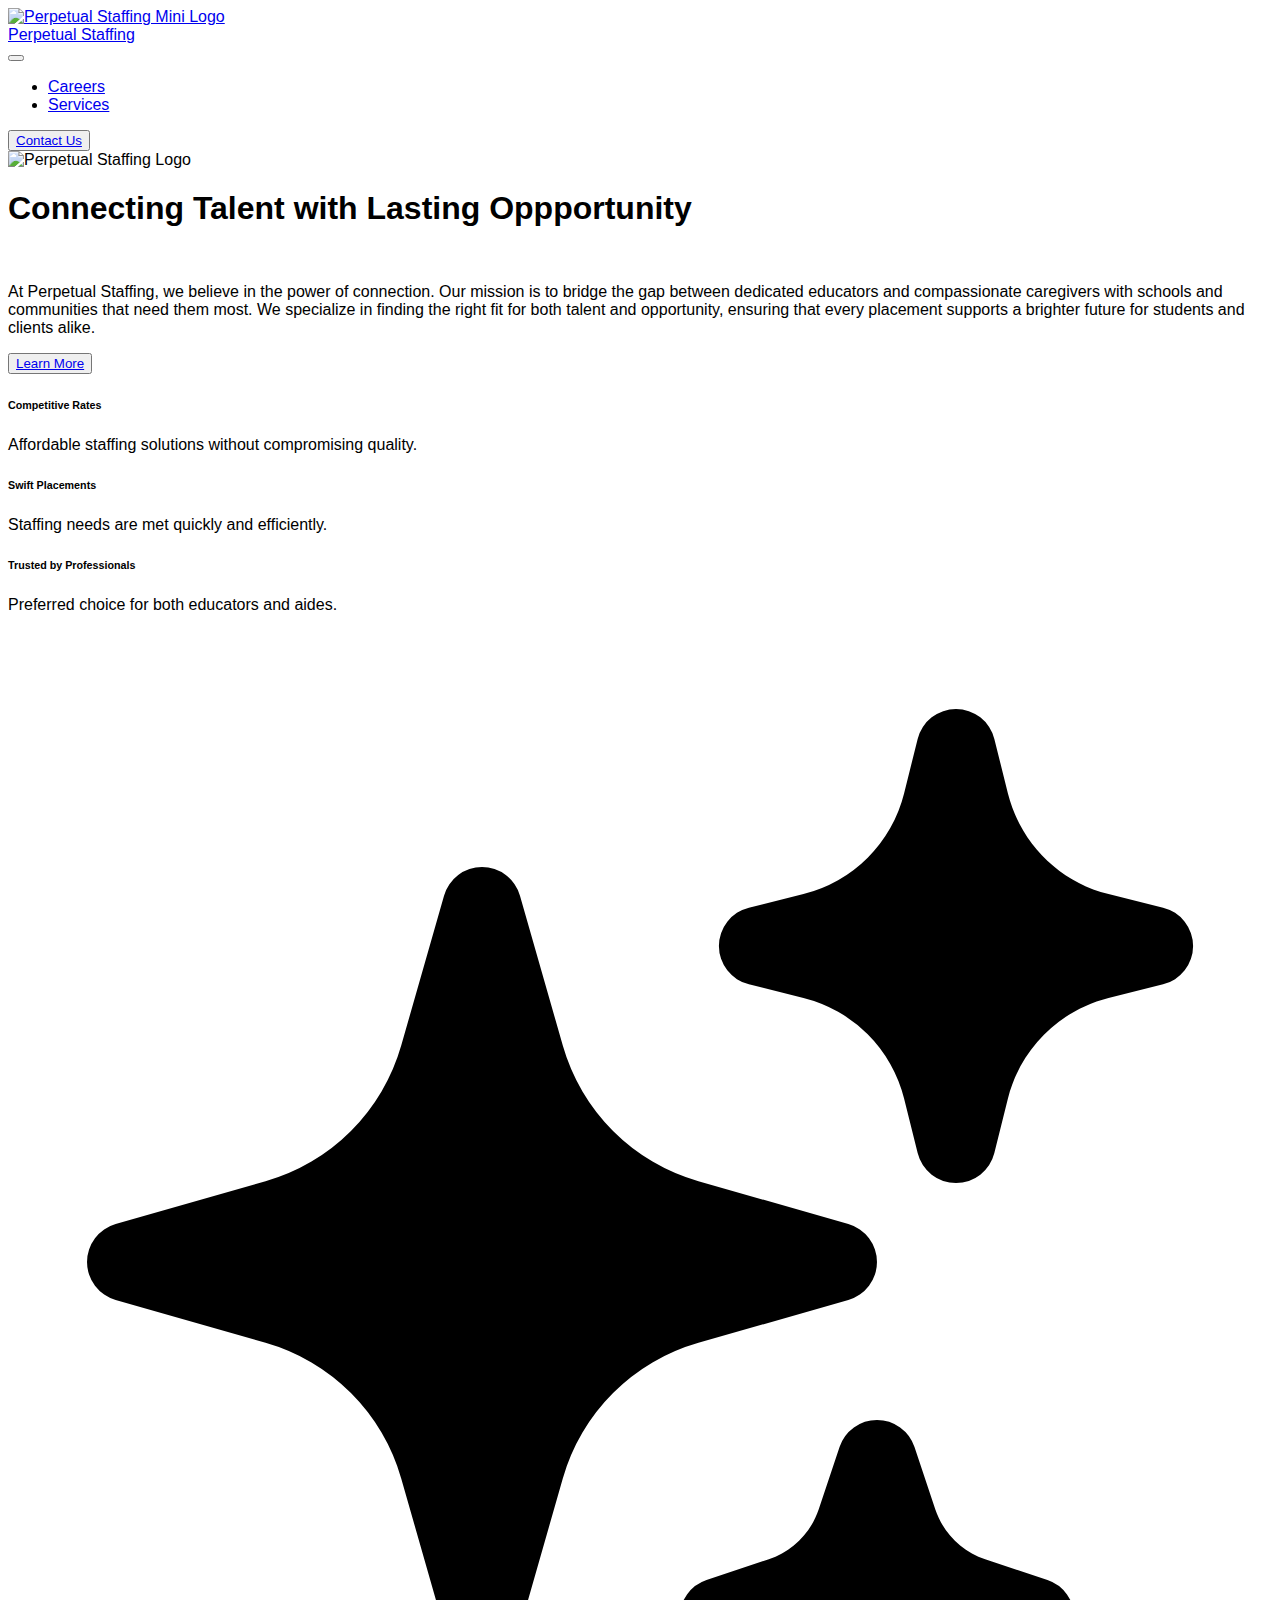
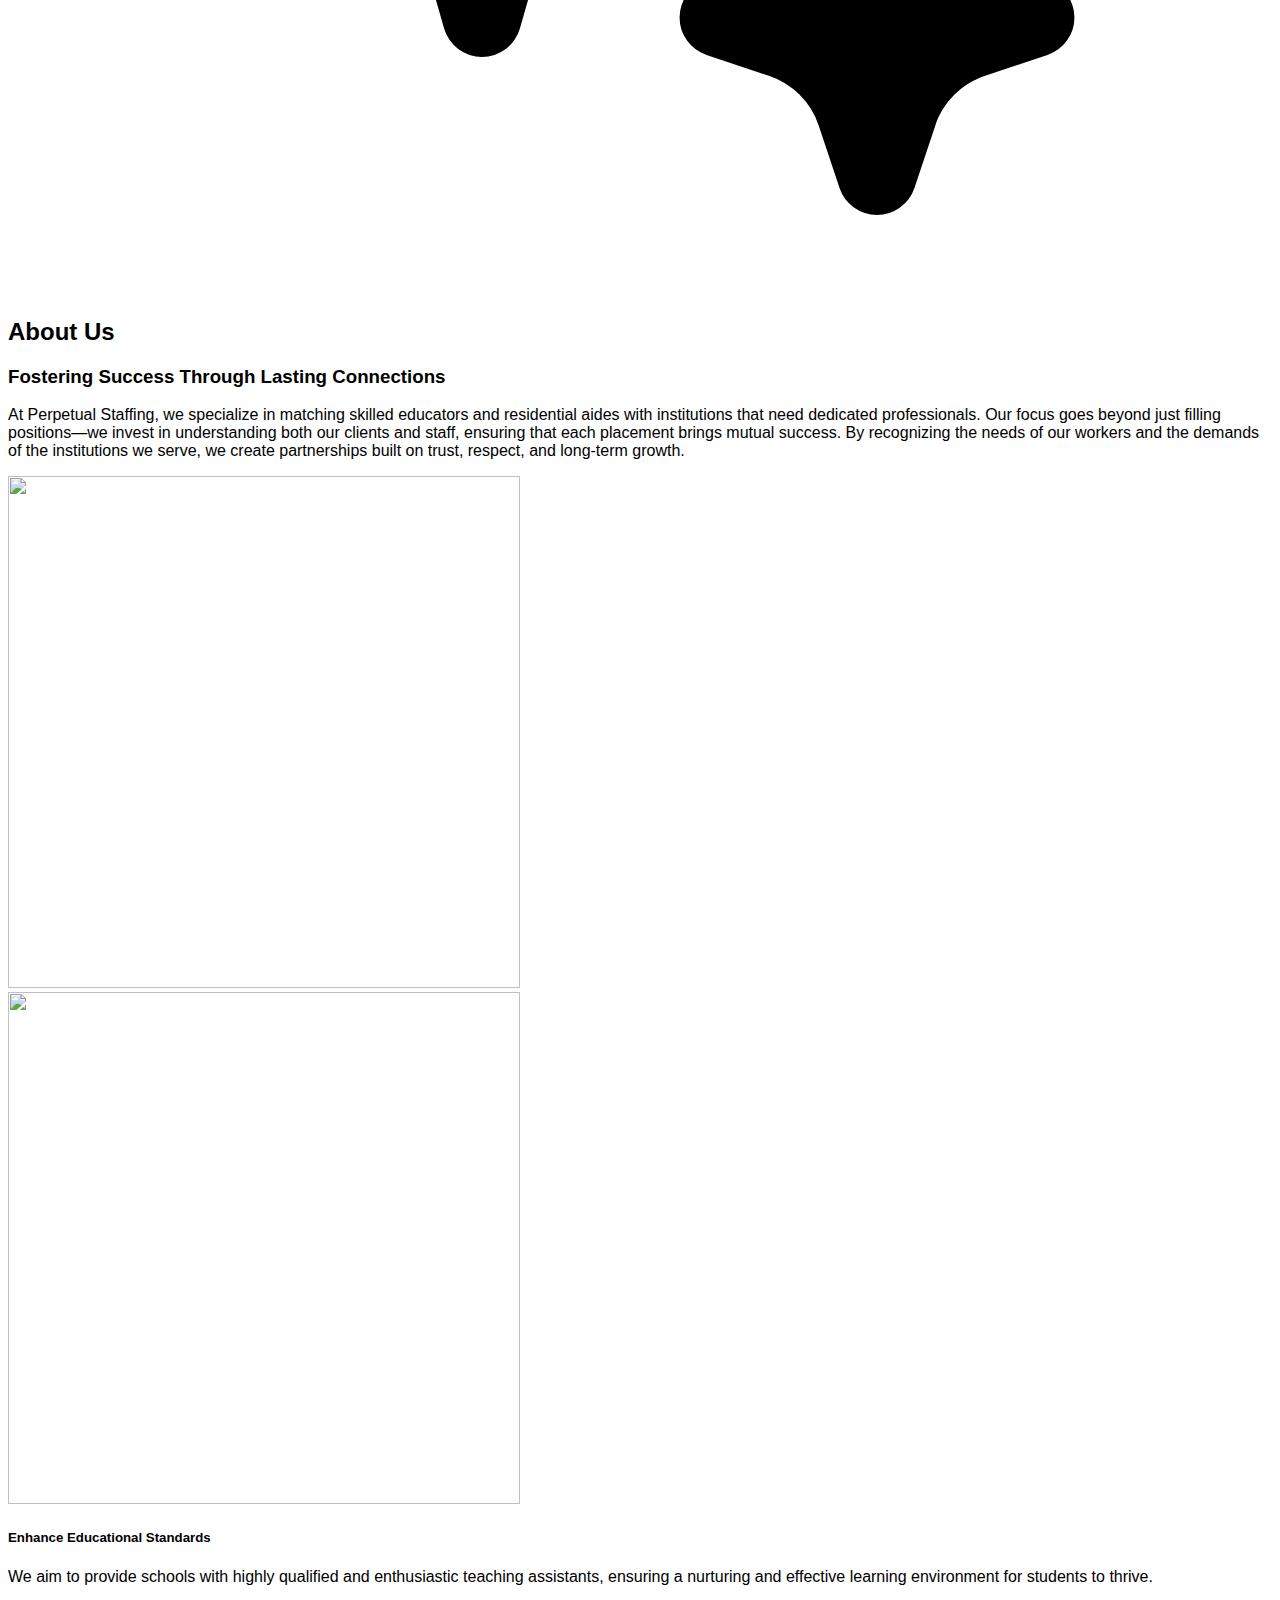
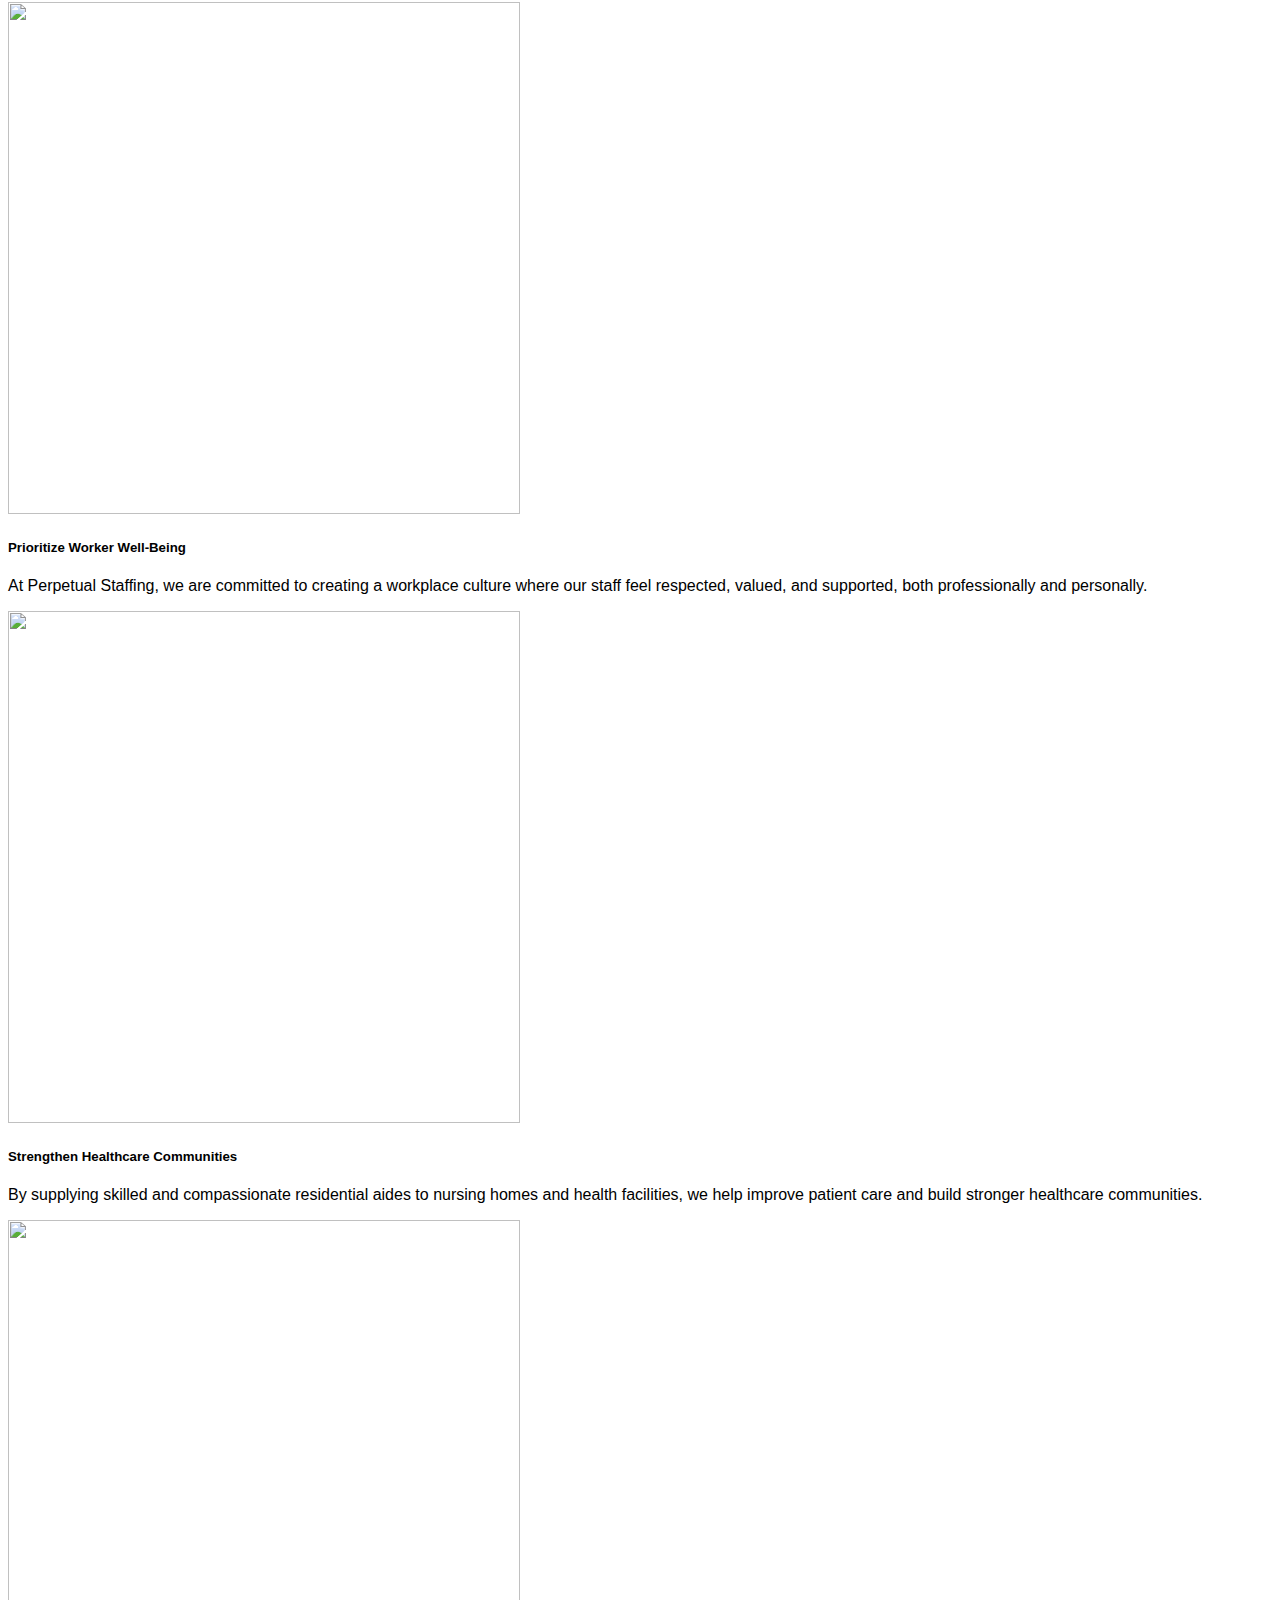
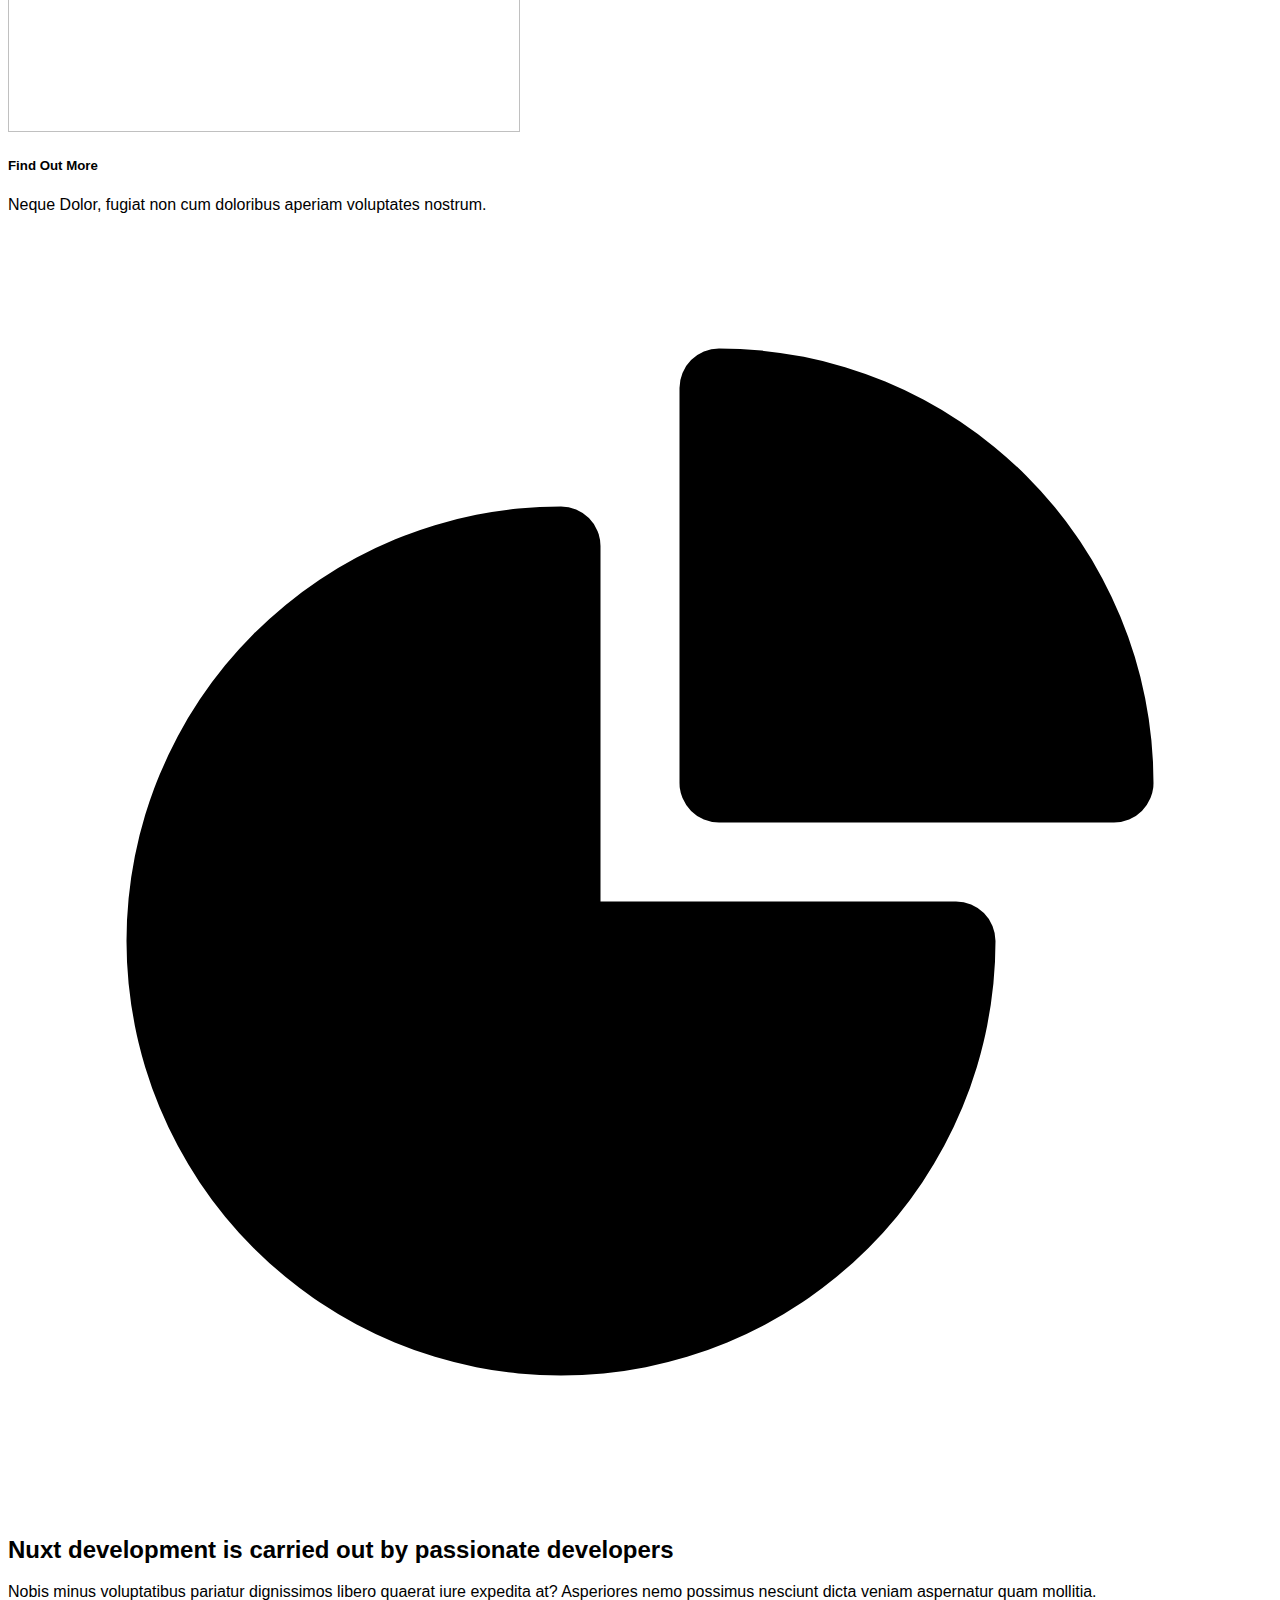
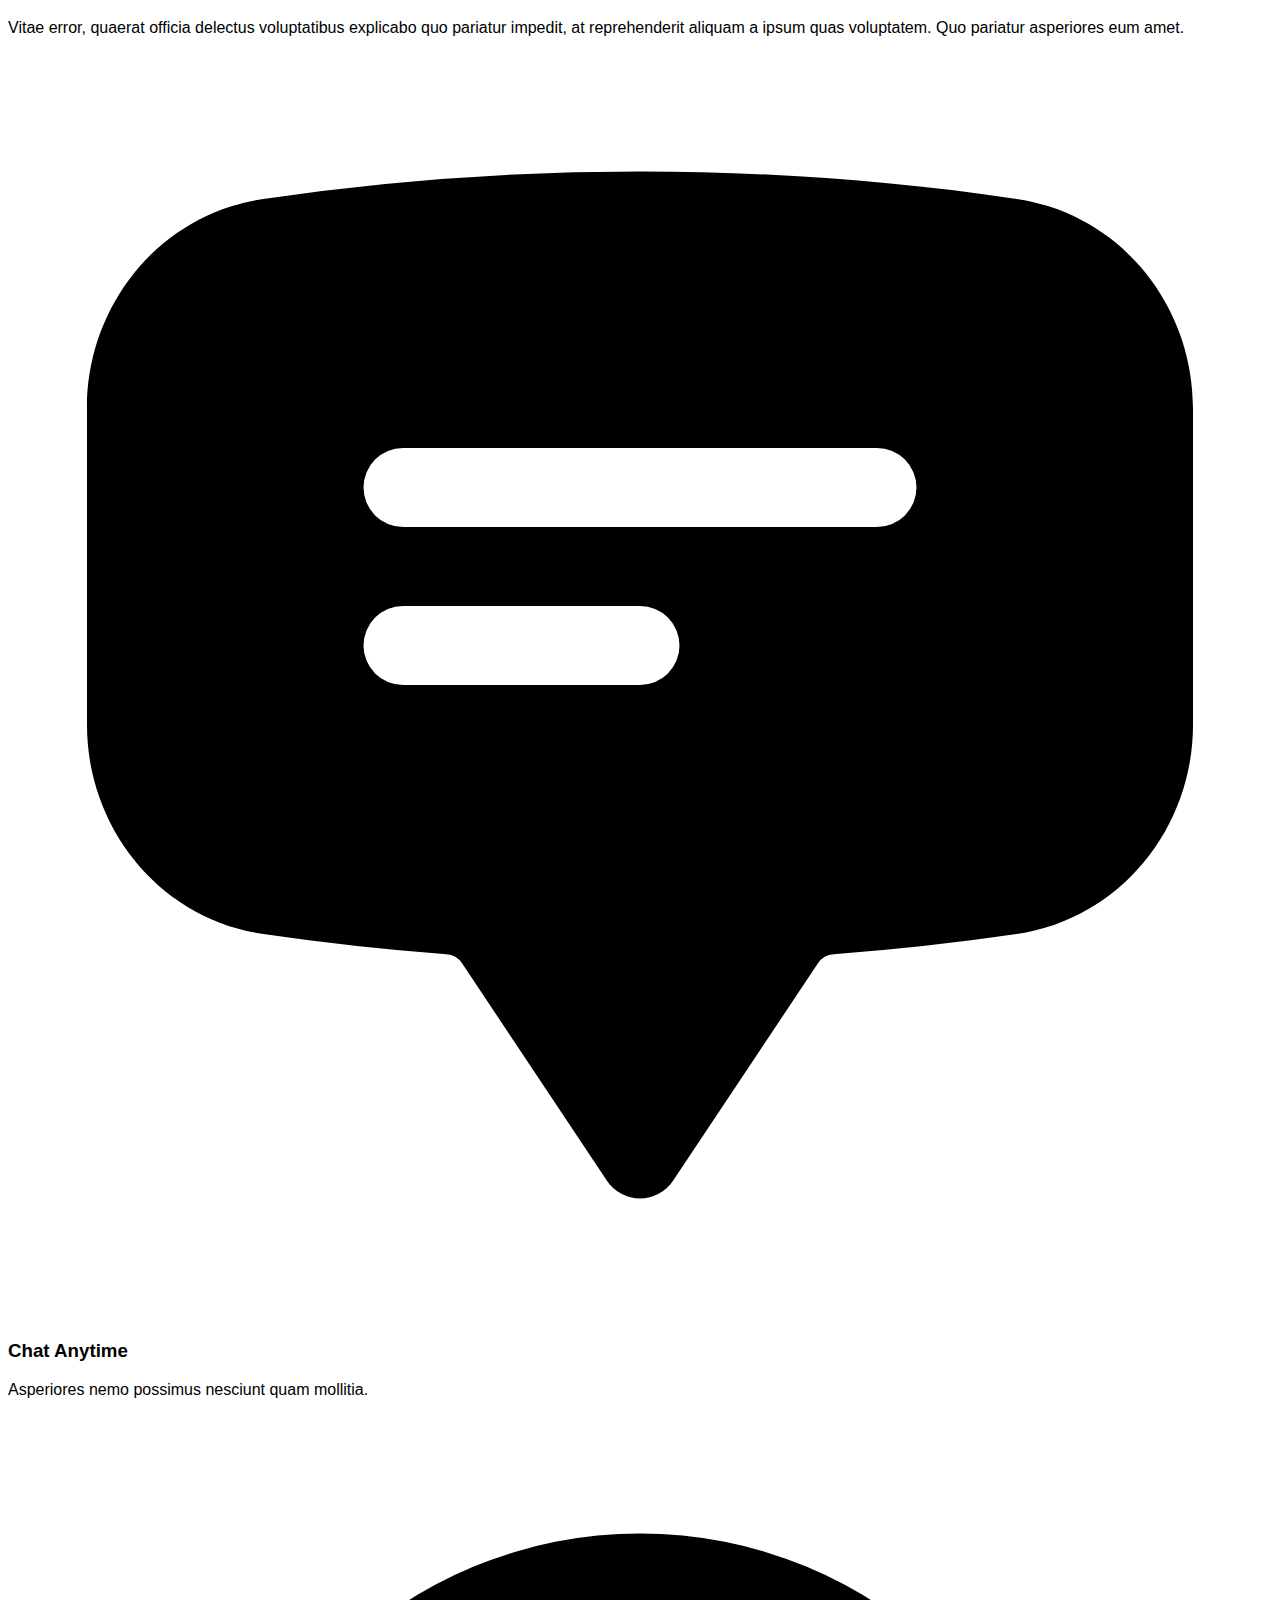
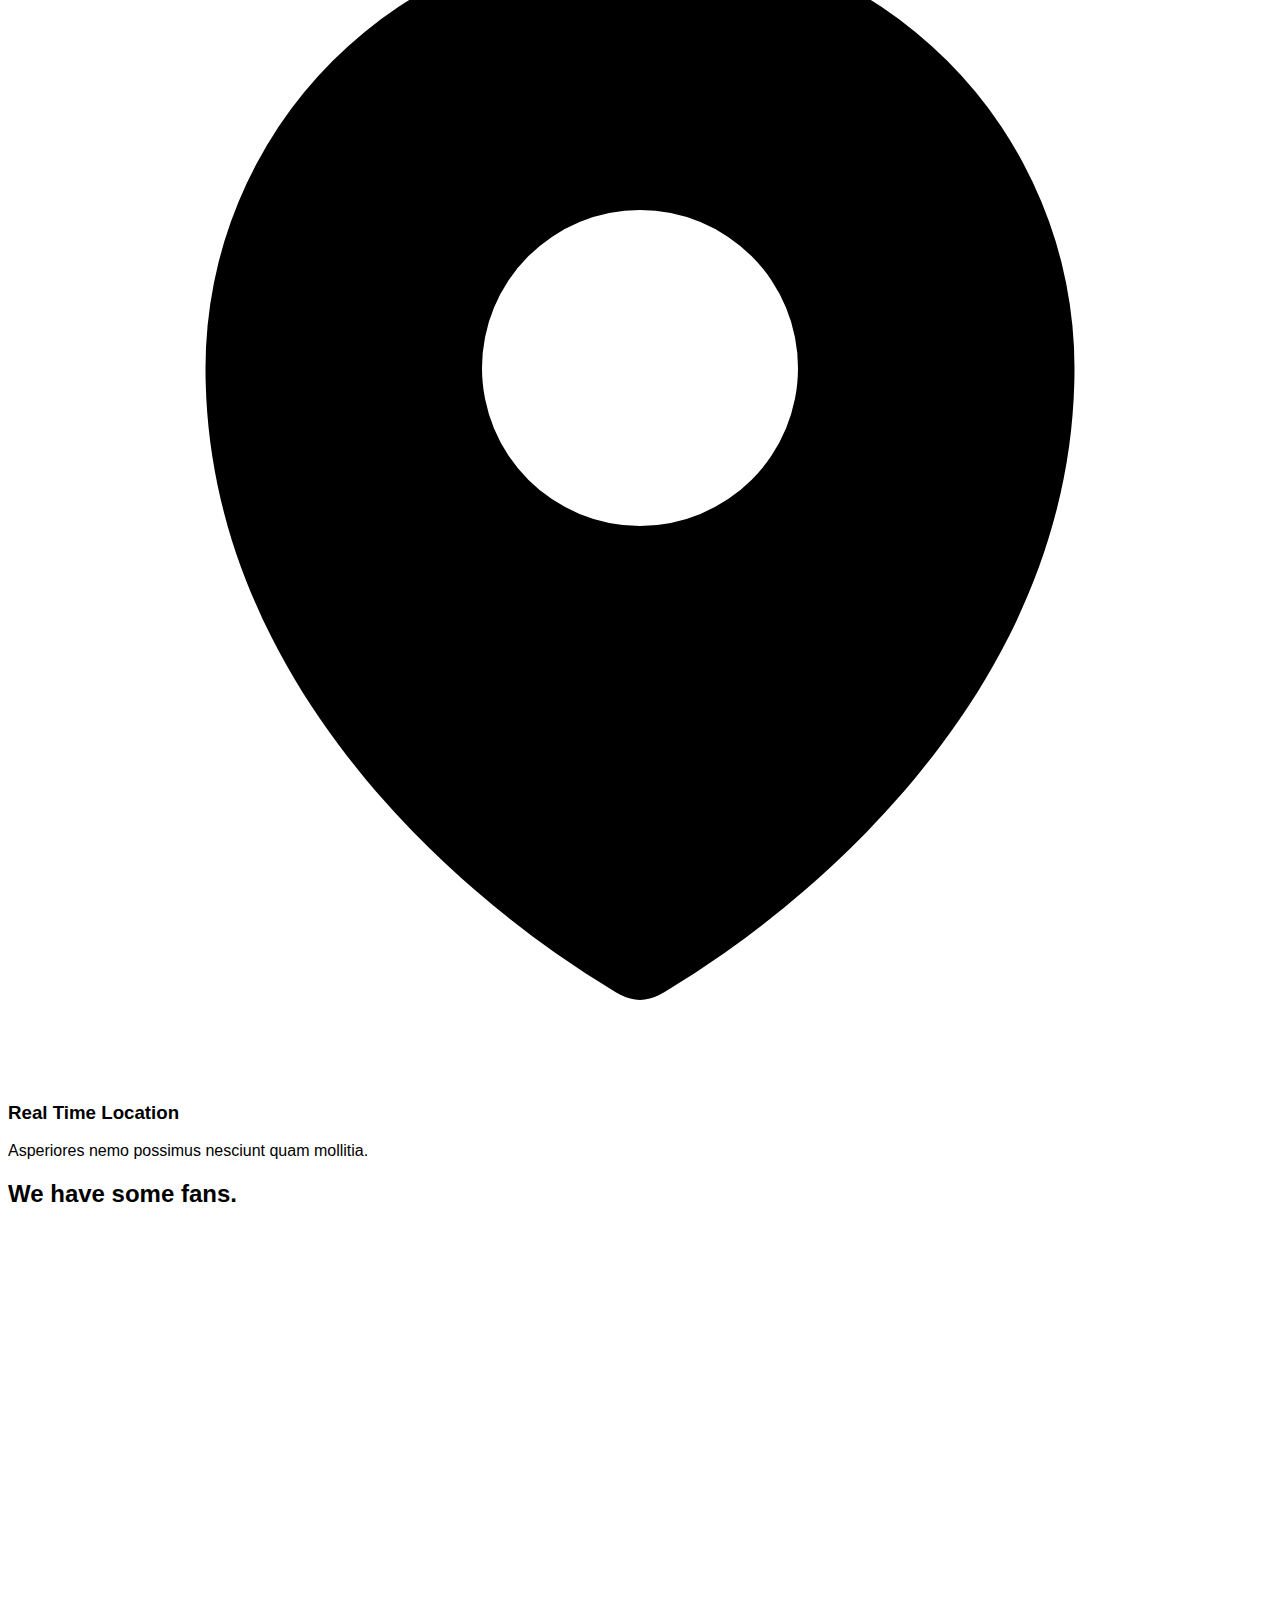
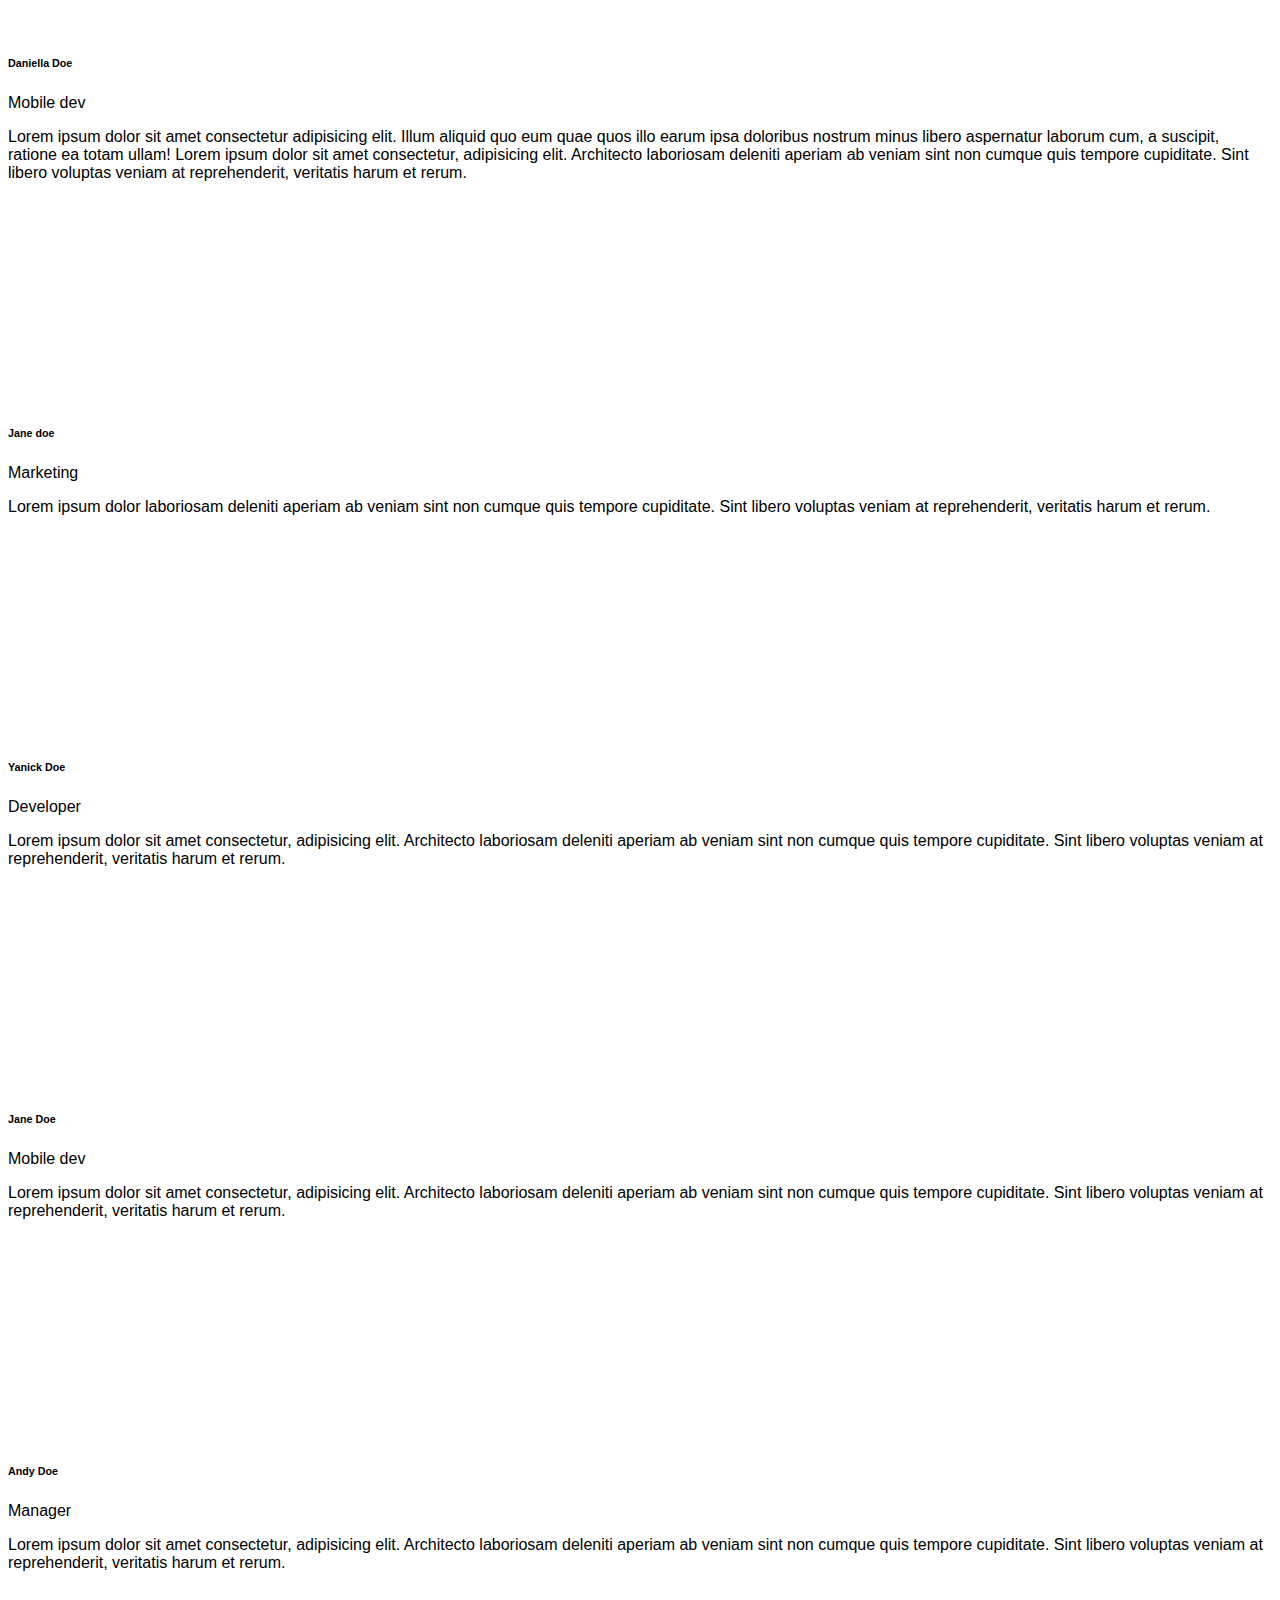
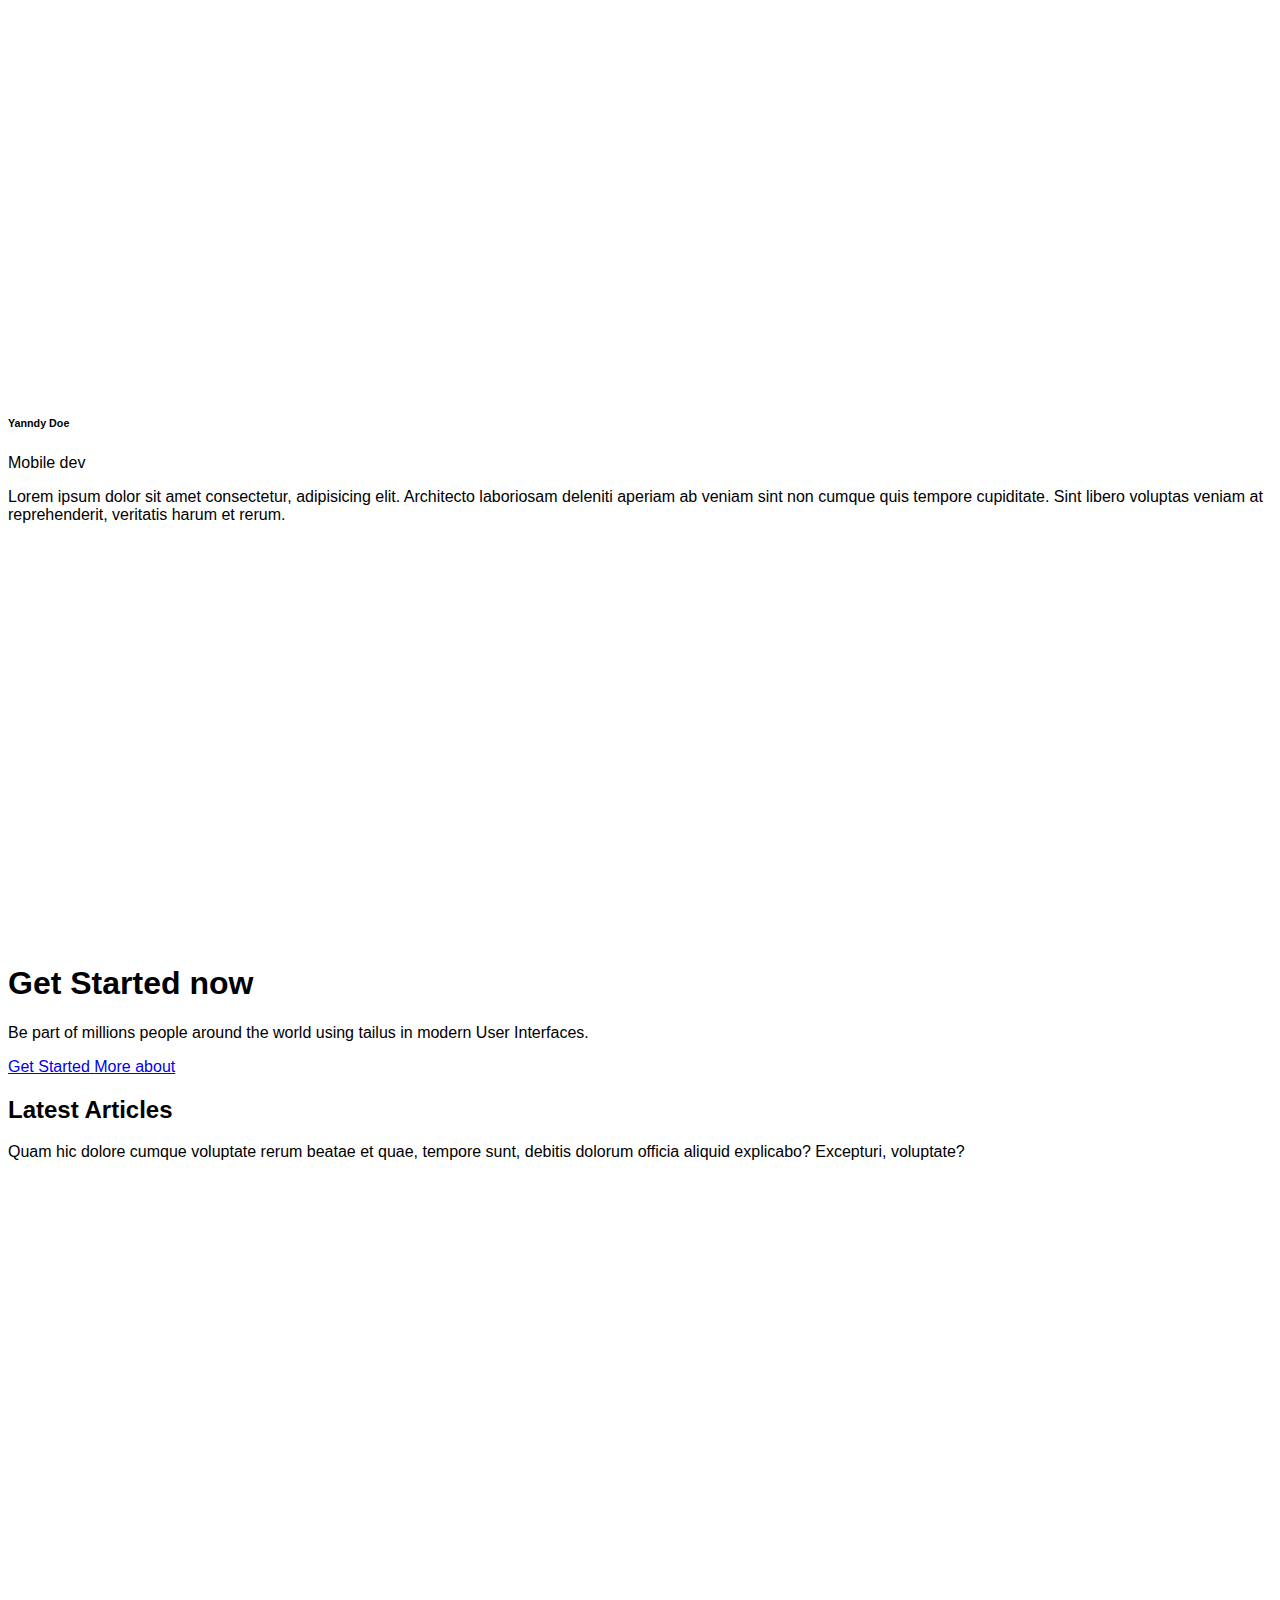
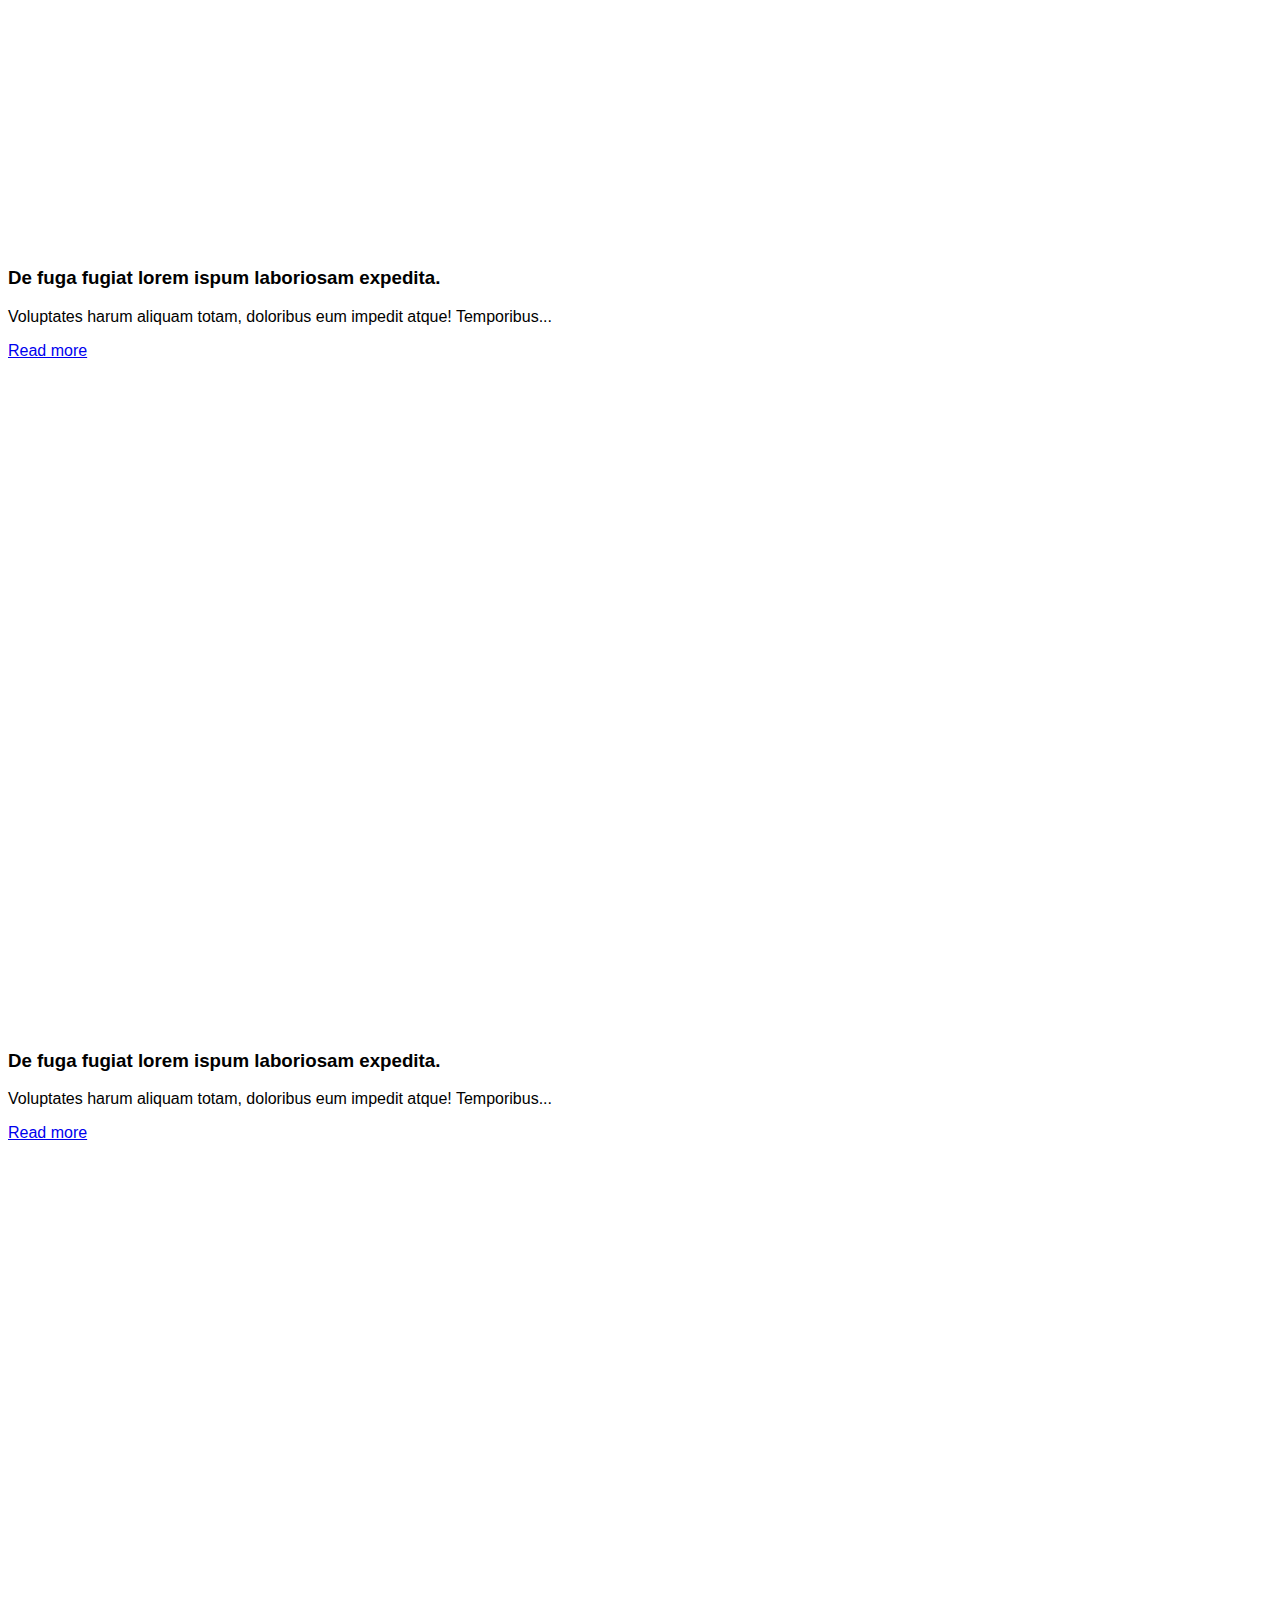
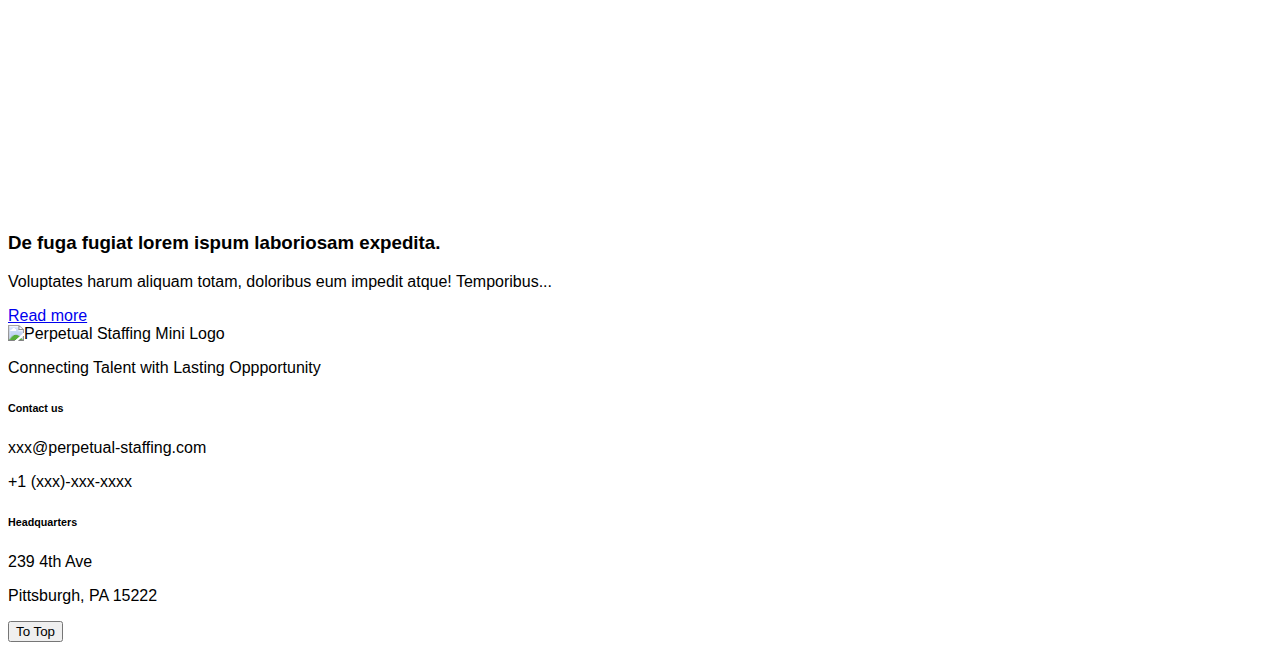
==== commit 5d51e0bf: "Updates" ====
--- a/index.html
+++ b/index.html
@@ -9,9 +9,9 @@
         <title>Perpetual Staffing</title>
         <link as="font" crossorigin rel="preload" href="https://fonts.gstatic.com/s/urbanist/v15/L0xjDF02iFML4hGCyOCpRdycFsGxSrqDyx4fFg.ttf" type="font/ttf"><link as="font" crossorigin rel="preload" href="https://fonts.gstatic.com/s/urbanist/v15/L0xjDF02iFML4hGCyOCpRdycFsGxSrqD-R4fFg.ttf" type="font/ttf"><link as="font" crossorigin rel="preload" href="https://fonts.gstatic.com/s/urbanist/v15/L0xjDF02iFML4hGCyOCpRdycFsGxSrqDFRkfFg.ttf" type="font/ttf"><link as="font" crossorigin rel="preload" href="https://fonts.gstatic.com/s/urbanist/v15/L0xjDF02iFML4hGCyOCpRdycFsGxSrqDLBkfFg.ttf" type="font/ttf">
 <style>@font-face {font-weight: 400;font-style: normal;font-family: Urbanist;font-display: swap;src: url(https://fonts.gstatic.com/s/urbanist/v15/L0xjDF02iFML4hGCyOCpRdycFsGxSrqDyx4fFg.ttf)}</style><style>@font-face {font-weight: 500;font-style: normal;font-family: Urbanist;font-display: swap;src: url(https://fonts.gstatic.com/s/urbanist/v15/L0xjDF02iFML4hGCyOCpRdycFsGxSrqD-R4fFg.ttf)}</style><style>@font-face {font-weight: 600;font-style: normal;font-family: Urbanist;font-display: swap;src: url(https://fonts.gstatic.com/s/urbanist/v15/L0xjDF02iFML4hGCyOCpRdycFsGxSrqDFRkfFg.ttf)}</style><style>@font-face {font-weight: 700;font-style: normal;font-family: Urbanist;font-display: swap;src: url(https://fonts.gstatic.com/s/urbanist/v15/L0xjDF02iFML4hGCyOCpRdycFsGxSrqDLBkfFg.ttf)}</style>
-<style>html { font-family: Urbanist, _font_fallback_1727556228591, sans-serif; } @font-face { font-family: _font_fallback_1727556228591; size-adjust: 100.98%; src: local('Arial'); ascent-override: 94.08%; descent-override: 24.76%; line-gap-override: 0.00%; }</style>
-
-    <link rel="stylesheet" href="/assets/contact.461305df.css" /><script type="module">let e=!1;const s=document.querySelector("#navlinks"),l=document.querySelector("#hamburger"),t=document.querySelector("#navLayer"),i=[...s.querySelector("ul").children];function a(){e?(s.classList.add("!visible","!scale-100","!opacity-100","!lg:translate-y-0"),l.classList.add("toggled"),t.classList.add("origin-top","scale-y-100")):(s.classList.remove("!visible","!scale-100","!opacity-100","!lg:translate-y-0"),l.classList.remove("toggled"),t.classList.remove("origin-top","scale-y-100"))}l.addEventListener("click",()=>{e=!e,a()});i.forEach(c=>{c.addEventListener("click",()=>{e=!e,a()})});
+<style>html { font-family: Urbanist, _font_fallback_1727556447955, sans-serif; } @font-face { font-family: _font_fallback_1727556447955; size-adjust: 100.98%; src: local('Arial'); ascent-override: 94.08%; descent-override: 24.76%; line-gap-override: 0.00%; }</style>
+
+    <link rel="stylesheet" href="/pstaffing/assets/contact.461305df.css" /><script type="module">let e=!1;const s=document.querySelector("#navlinks"),l=document.querySelector("#hamburger"),t=document.querySelector("#navLayer"),i=[...s.querySelector("ul").children];function a(){e?(s.classList.add("!visible","!scale-100","!opacity-100","!lg:translate-y-0"),l.classList.add("toggled"),t.classList.add("origin-top","scale-y-100")):(s.classList.remove("!visible","!scale-100","!opacity-100","!lg:translate-y-0"),l.classList.remove("toggled"),t.classList.remove("origin-top","scale-y-100"))}l.addEventListener("click",()=>{e=!e,a()});i.forEach(c=>{c.addEventListener("click",()=>{e=!e,a()})});
 </script></head>
     <body class="bg-white dark:bg-gray-900 astro-A7XV7GI2">
         
@@ -23,7 +23,7 @@
                 <div class="relative z-20 flex w-full justify-between md:px-0 lg:w-max astro-RC27LRSX">
                     <a href="/" aria-label="logo" class="flex items-center space-x-2 astro-RC27LRSX">
                         <div aria-hidden="true" class="flex space-x-1 astro-RC27LRSX">
-                            <img class="w-12 h-6 astro-RC27LRSX" src="/assets/logo2.c3529554.png" alt="Perpetual Staffing Mini Logo">
+                            <img class="w-12 h-6 astro-RC27LRSX" src="/pstaffing/assets/logo2.c3529554.png" alt="Perpetual Staffing Mini Logo">
                         </div>
                         <span class="text-2xl font-bold text-gray-900 dark:text-white astro-RC27LRSX">Perpetual Staffing</span>
                     </a>
@@ -78,7 +78,7 @@
     <div class="max-w-7xl mx-auto px-6 md:px-12 xl:px-6">
     <div class="relative pt-36 ml-auto">
             <div class="lg:w-2/3 text-center mx-auto">
-                <img class="h-50 mx-auto" src="/assets/mainlogo-white.441fdf1f.png" alt="Perpetual Staffing Logo">
+                <img class="h-50 mx-auto" src="/pstaffing/assets/mainlogo-white.441fdf1f.png" alt="Perpetual Staffing Logo">
                 <br>
                 <h1 class="text-gray-900 dark:text-white font-bold text-4xl md:text-5xl xl:text-6xl">Connecting Talent with <span class="text-primary dark:text-accent">Lasting Oppportunity</span></h1>
                 <br>
@@ -396,7 +396,7 @@
 	</main>
         <footer class="footer w-full flex-wrap bg-neutral text-neutral-content p-10 dark:text-white">
         <aside>
-          <img class="h-20 mx-auto" src="/assets/minilogo.b5fd8eff.png" alt="Perpetual Staffing Mini Logo">
+          <img class="h-20 mx-auto" src="/pstaffing/assets/minilogo.b5fd8eff.png" alt="Perpetual Staffing Mini Logo">
           <p>Connecting Talent with Lasting Oppportunity</p>
         </aside>
         <div class="divder"></div>
@@ -422,7 +422,7 @@
           </div>
 </div></aside></footer>
         <div class="fixed right-4 bottom-6 z-40 mx-auto w-max astro-A7XV7GI2">
-            <style>astro-island,astro-slot{display:contents}</style><script>(self.Astro=self.Astro||{}).load=a=>{(async()=>await(await a())())()},window.dispatchEvent(new Event("astro:load"));var l;{const c={0:t=>t,1:t=>JSON.parse(t,o),2:t=>new RegExp(t),3:t=>new Date(t),4:t=>new Map(JSON.parse(t,o)),5:t=>new Set(JSON.parse(t,o)),6:t=>BigInt(t),7:t=>new URL(t),8:t=>new Uint8Array(JSON.parse(t)),9:t=>new Uint16Array(JSON.parse(t)),10:t=>new Uint32Array(JSON.parse(t))},o=(t,s)=>{if(t===""||!Array.isArray(s))return s;const[e,n]=s;return e in c?c[e](n):void 0};customElements.get("astro-island")||customElements.define("astro-island",(l=class extends HTMLElement{constructor(){super(...arguments);this.hydrate=()=>{if(!this.hydrator||this.parentElement&&this.parentElement.closest("astro-island[ssr]"))return;const s=this.querySelectorAll("astro-slot"),e={},n=this.querySelectorAll("template[data-astro-template]");for(const r of n){const i=r.closest(this.tagName);!i||!i.isSameNode(this)||(e[r.getAttribute("data-astro-template")||"default"]=r.innerHTML,r.remove())}for(const r of s){const i=r.closest(this.tagName);!i||!i.isSameNode(this)||(e[r.getAttribute("name")||"default"]=r.innerHTML)}const a=this.hasAttribute("props")?JSON.parse(this.getAttribute("props"),o):{};this.hydrator(this)(this.Component,a,e,{client:this.getAttribute("client")}),this.removeAttribute("ssr"),window.removeEventListener("astro:hydrate",this.hydrate),window.dispatchEvent(new CustomEvent("astro:hydrate"))}}connectedCallback(){!this.hasAttribute("await-children")||this.firstChild?this.childrenConnectedCallback():new MutationObserver((s,e)=>{e.disconnect(),this.childrenConnectedCallback()}).observe(this,{childList:!0})}async childrenConnectedCallback(){window.addEventListener("astro:hydrate",this.hydrate);let s=this.getAttribute("before-hydration-url");s&&await import(s),this.start()}start(){const s=JSON.parse(this.getAttribute("opts")),e=this.getAttribute("client");if(Astro[e]===void 0){window.addEventListener(`astro:${e}`,()=>this.start(),{once:!0});return}Astro[e](async()=>{const n=this.getAttribute("renderer-url"),[a,{default:r}]=await Promise.all([import(this.getAttribute("component-url")),n?import(n):()=>()=>{}]),i=this.getAttribute("component-export")||"default";if(!i.includes("."))this.Component=a[i];else{this.Component=a;for(const d of i.split("."))this.Component=this.Component[d]}return this.hydrator=r,this.hydrate},s,this)}attributeChangedCallback(){this.hydrator&&this.hydrate()}},l.observedAttributes=["props"],l))}</script><astro-island uid="DngPh" prefix="r0" component-url="/ToTop.6d13dd4d.js" component-export="default" renderer-url="/client.c11c1c08.js" props="{}" ssr="" client="load" opts="{&quot;name&quot;:&quot;ToTopButton&quot;,&quot;value&quot;:true}" await-children=""><button class="flex gap-3 rounded-2xl border border-yellow-900/30 bg-gradient-to-br from-white/50 to-yellow-100 p-3 shadow-2xl shadow-yellow-900/50 backdrop-blur-xl dark:border-white/10 dark:from-gray-800 dark:to-black/70 dark:shadow-primary/50"><span class="text-sm font-semibold tracking-wide text-yellow-900 dark:text-white">To Top</span></button></astro-island>
+            <style>astro-island,astro-slot{display:contents}</style><script>(self.Astro=self.Astro||{}).load=a=>{(async()=>await(await a())())()},window.dispatchEvent(new Event("astro:load"));var l;{const c={0:t=>t,1:t=>JSON.parse(t,o),2:t=>new RegExp(t),3:t=>new Date(t),4:t=>new Map(JSON.parse(t,o)),5:t=>new Set(JSON.parse(t,o)),6:t=>BigInt(t),7:t=>new URL(t),8:t=>new Uint8Array(JSON.parse(t)),9:t=>new Uint16Array(JSON.parse(t)),10:t=>new Uint32Array(JSON.parse(t))},o=(t,s)=>{if(t===""||!Array.isArray(s))return s;const[e,n]=s;return e in c?c[e](n):void 0};customElements.get("astro-island")||customElements.define("astro-island",(l=class extends HTMLElement{constructor(){super(...arguments);this.hydrate=()=>{if(!this.hydrator||this.parentElement&&this.parentElement.closest("astro-island[ssr]"))return;const s=this.querySelectorAll("astro-slot"),e={},n=this.querySelectorAll("template[data-astro-template]");for(const r of n){const i=r.closest(this.tagName);!i||!i.isSameNode(this)||(e[r.getAttribute("data-astro-template")||"default"]=r.innerHTML,r.remove())}for(const r of s){const i=r.closest(this.tagName);!i||!i.isSameNode(this)||(e[r.getAttribute("name")||"default"]=r.innerHTML)}const a=this.hasAttribute("props")?JSON.parse(this.getAttribute("props"),o):{};this.hydrator(this)(this.Component,a,e,{client:this.getAttribute("client")}),this.removeAttribute("ssr"),window.removeEventListener("astro:hydrate",this.hydrate),window.dispatchEvent(new CustomEvent("astro:hydrate"))}}connectedCallback(){!this.hasAttribute("await-children")||this.firstChild?this.childrenConnectedCallback():new MutationObserver((s,e)=>{e.disconnect(),this.childrenConnectedCallback()}).observe(this,{childList:!0})}async childrenConnectedCallback(){window.addEventListener("astro:hydrate",this.hydrate);let s=this.getAttribute("before-hydration-url");s&&await import(s),this.start()}start(){const s=JSON.parse(this.getAttribute("opts")),e=this.getAttribute("client");if(Astro[e]===void 0){window.addEventListener(`astro:${e}`,()=>this.start(),{once:!0});return}Astro[e](async()=>{const n=this.getAttribute("renderer-url"),[a,{default:r}]=await Promise.all([import(this.getAttribute("component-url")),n?import(n):()=>()=>{}]),i=this.getAttribute("component-export")||"default";if(!i.includes("."))this.Component=a[i];else{this.Component=a;for(const d of i.split("."))this.Component=this.Component[d]}return this.hydrator=r,this.hydrate},s,this)}attributeChangedCallback(){this.hydrator&&this.hydrate()}},l.observedAttributes=["props"],l))}</script><astro-island uid="DngPh" prefix="r0" component-url="/pstaffing/ToTop.6d13dd4d.js" component-export="default" renderer-url="/pstaffing/client.c11c1c08.js" props="{}" ssr="" client="load" opts="{&quot;name&quot;:&quot;ToTopButton&quot;,&quot;value&quot;:true}" await-children=""><button class="flex gap-3 rounded-2xl border border-yellow-900/30 bg-gradient-to-br from-white/50 to-yellow-100 p-3 shadow-2xl shadow-yellow-900/50 backdrop-blur-xl dark:border-white/10 dark:from-gray-800 dark:to-black/70 dark:shadow-primary/50"><span class="text-sm font-semibold tracking-wide text-yellow-900 dark:text-white">To Top</span></button></astro-island>
         </div>
     
 </body></html>